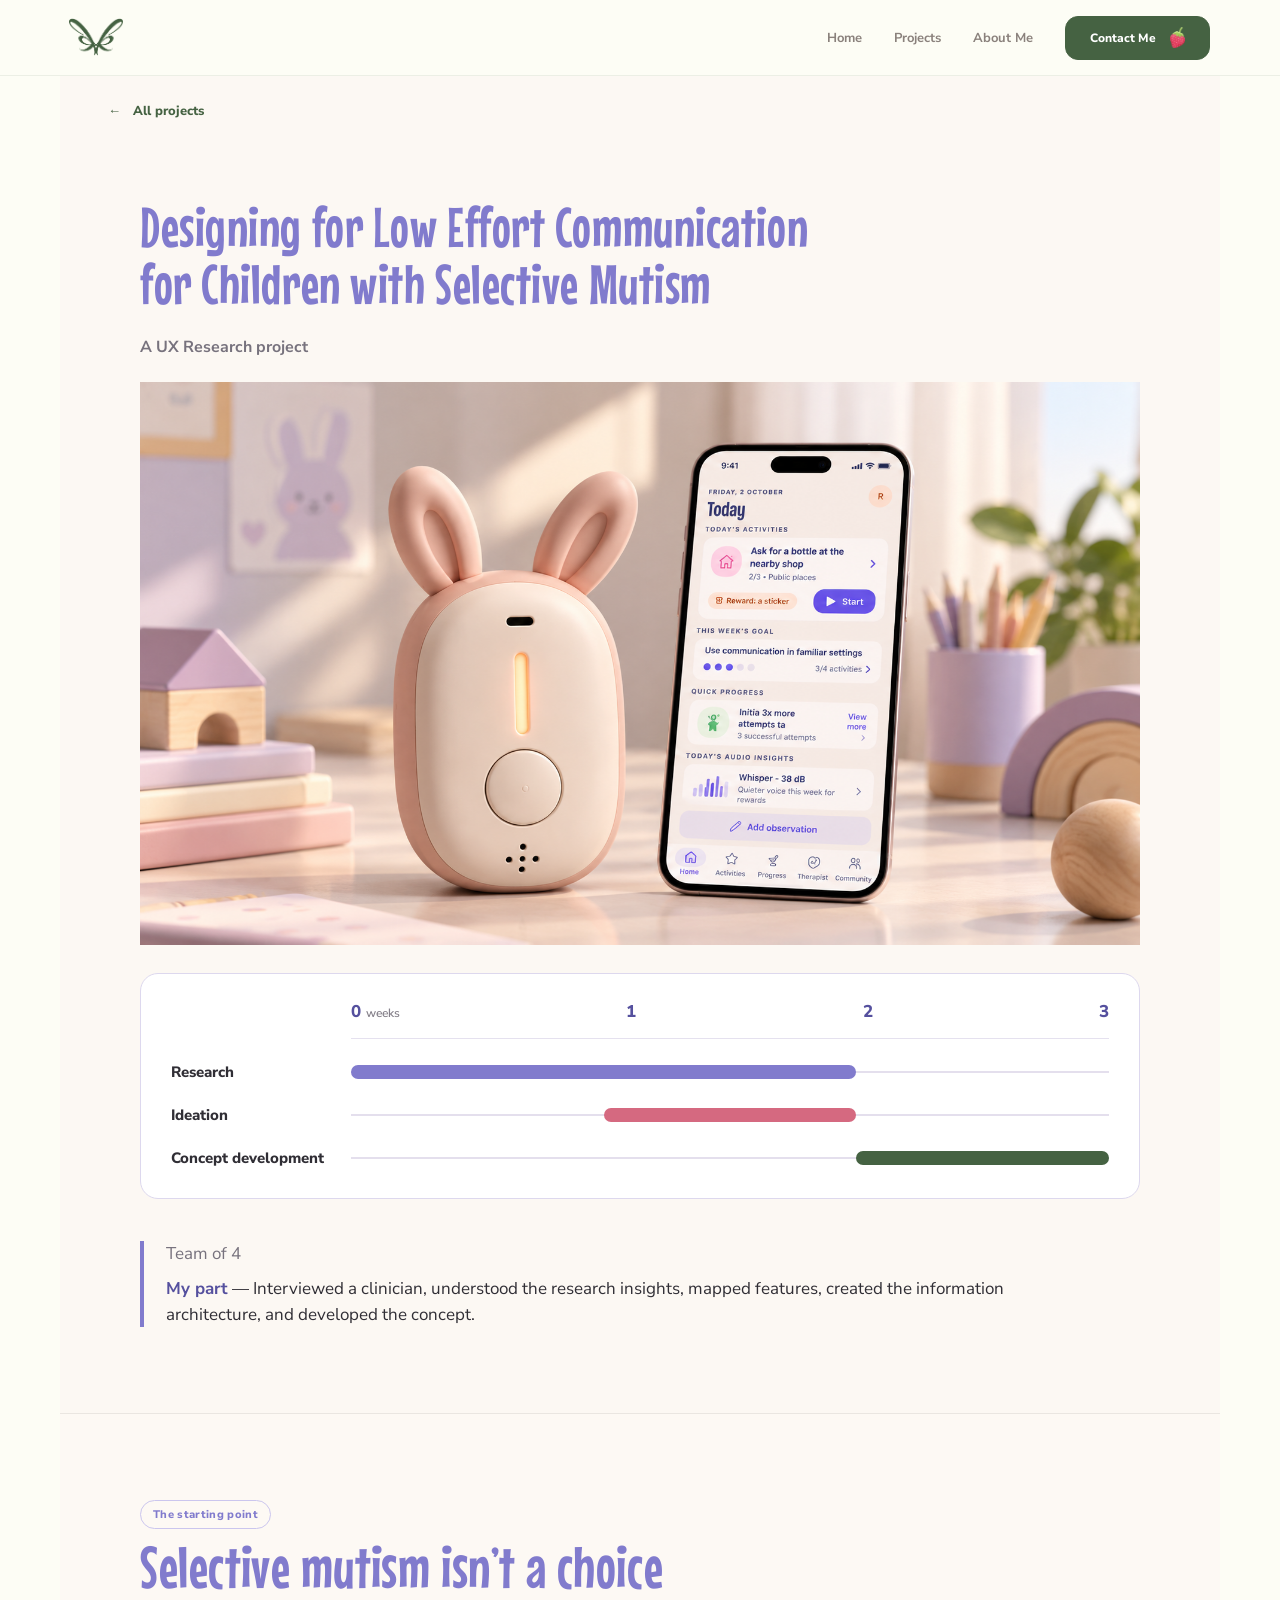
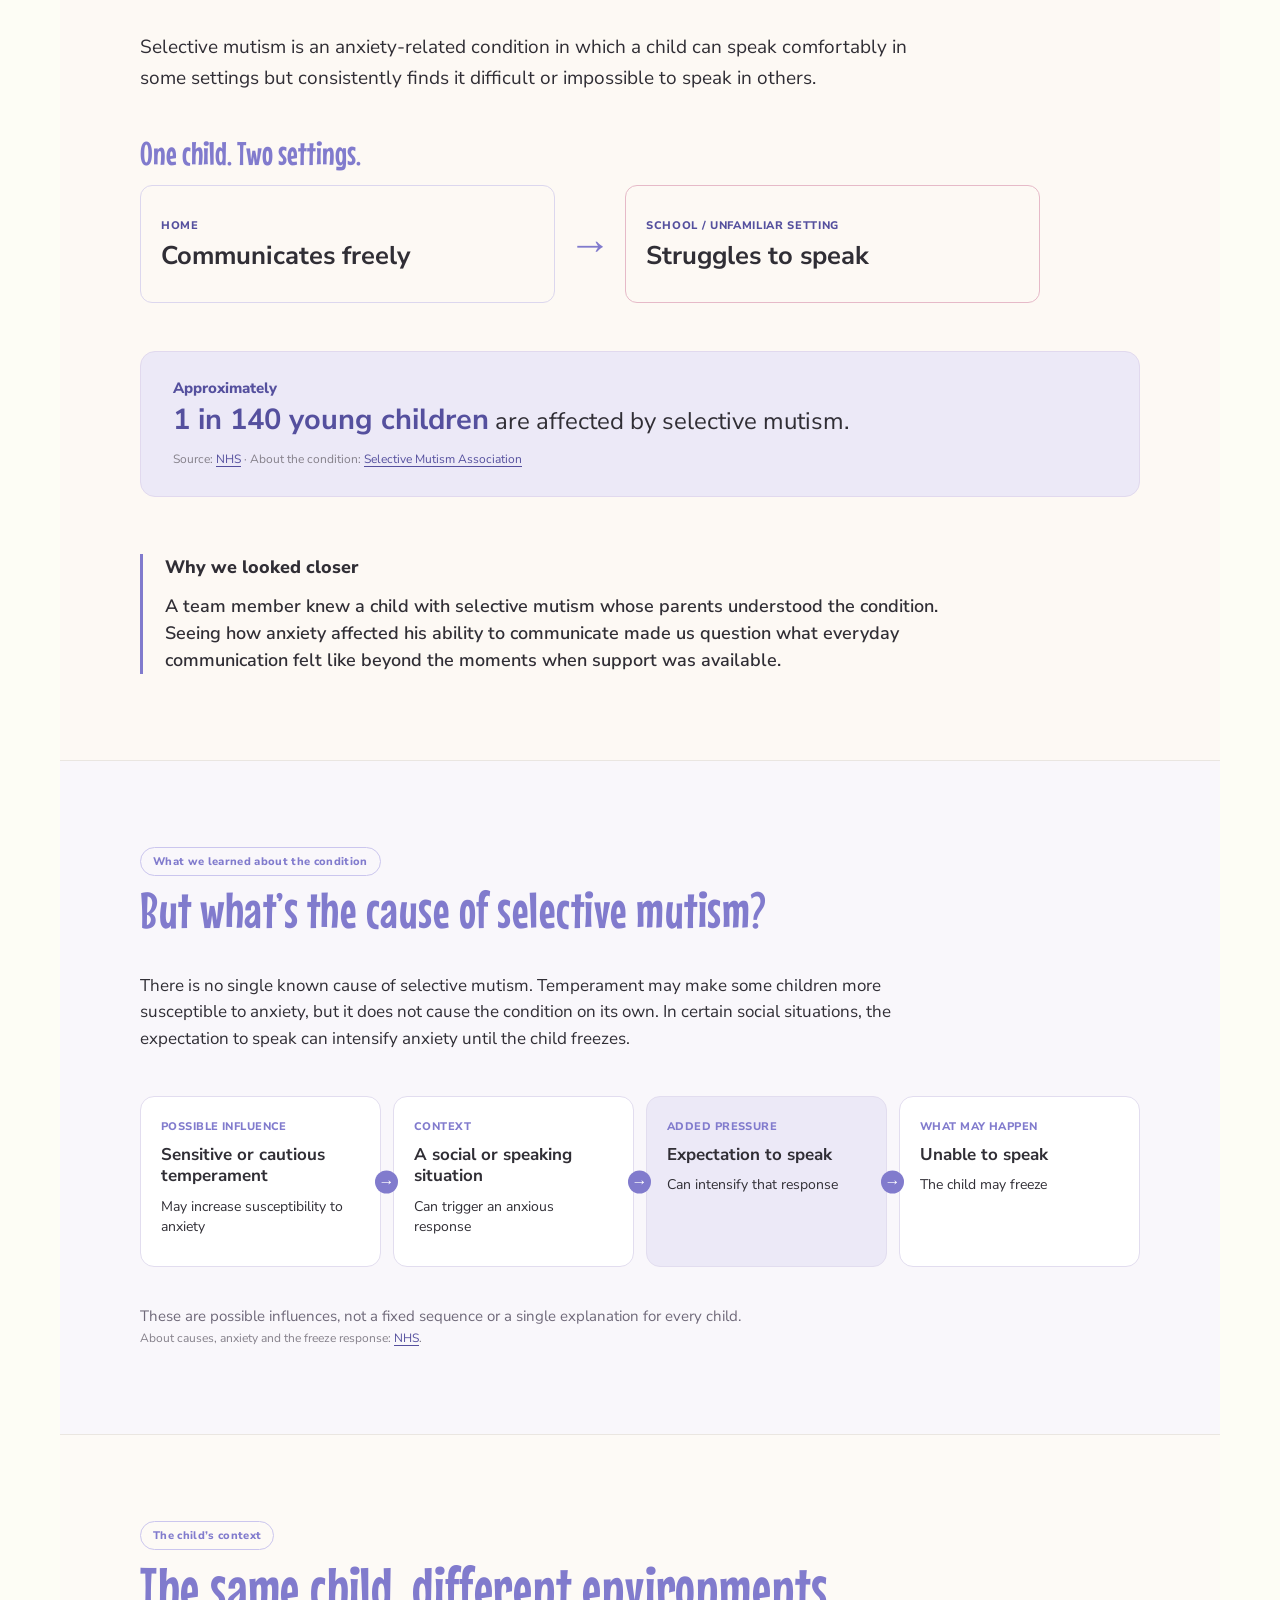
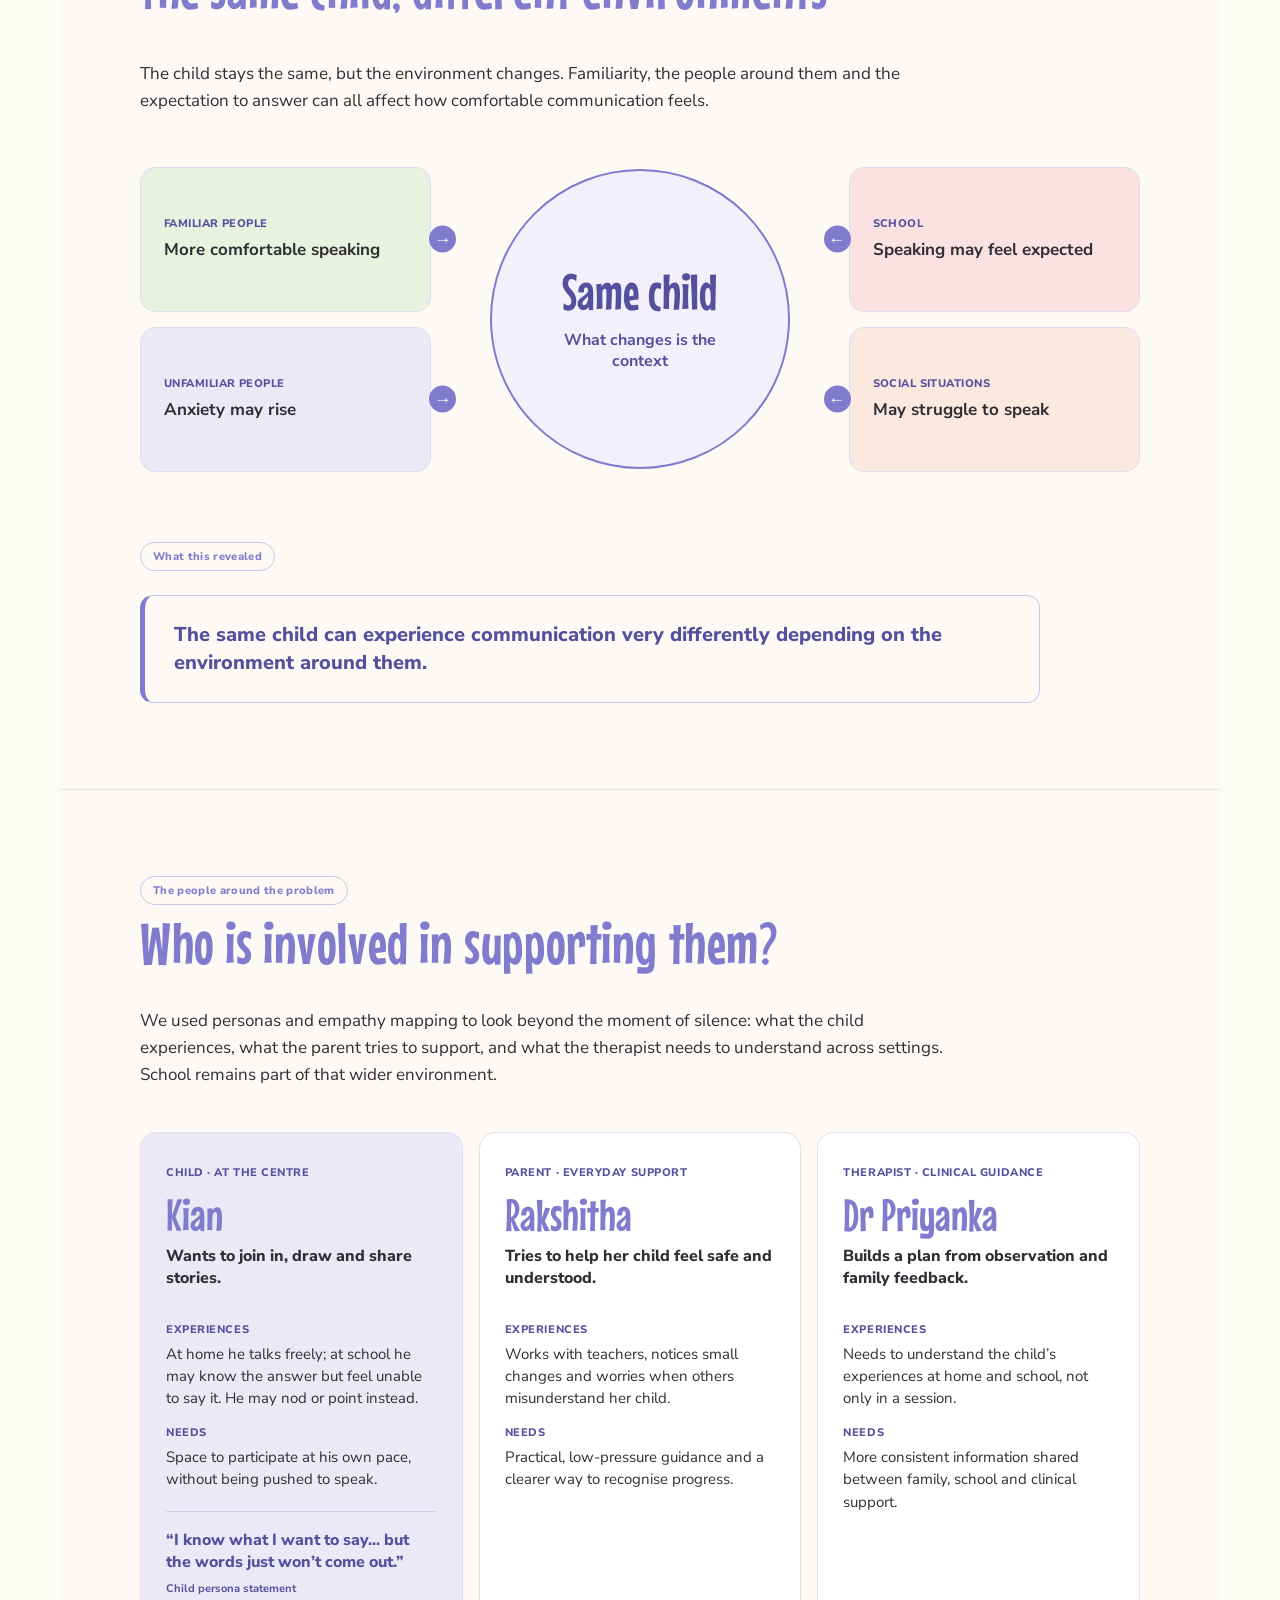
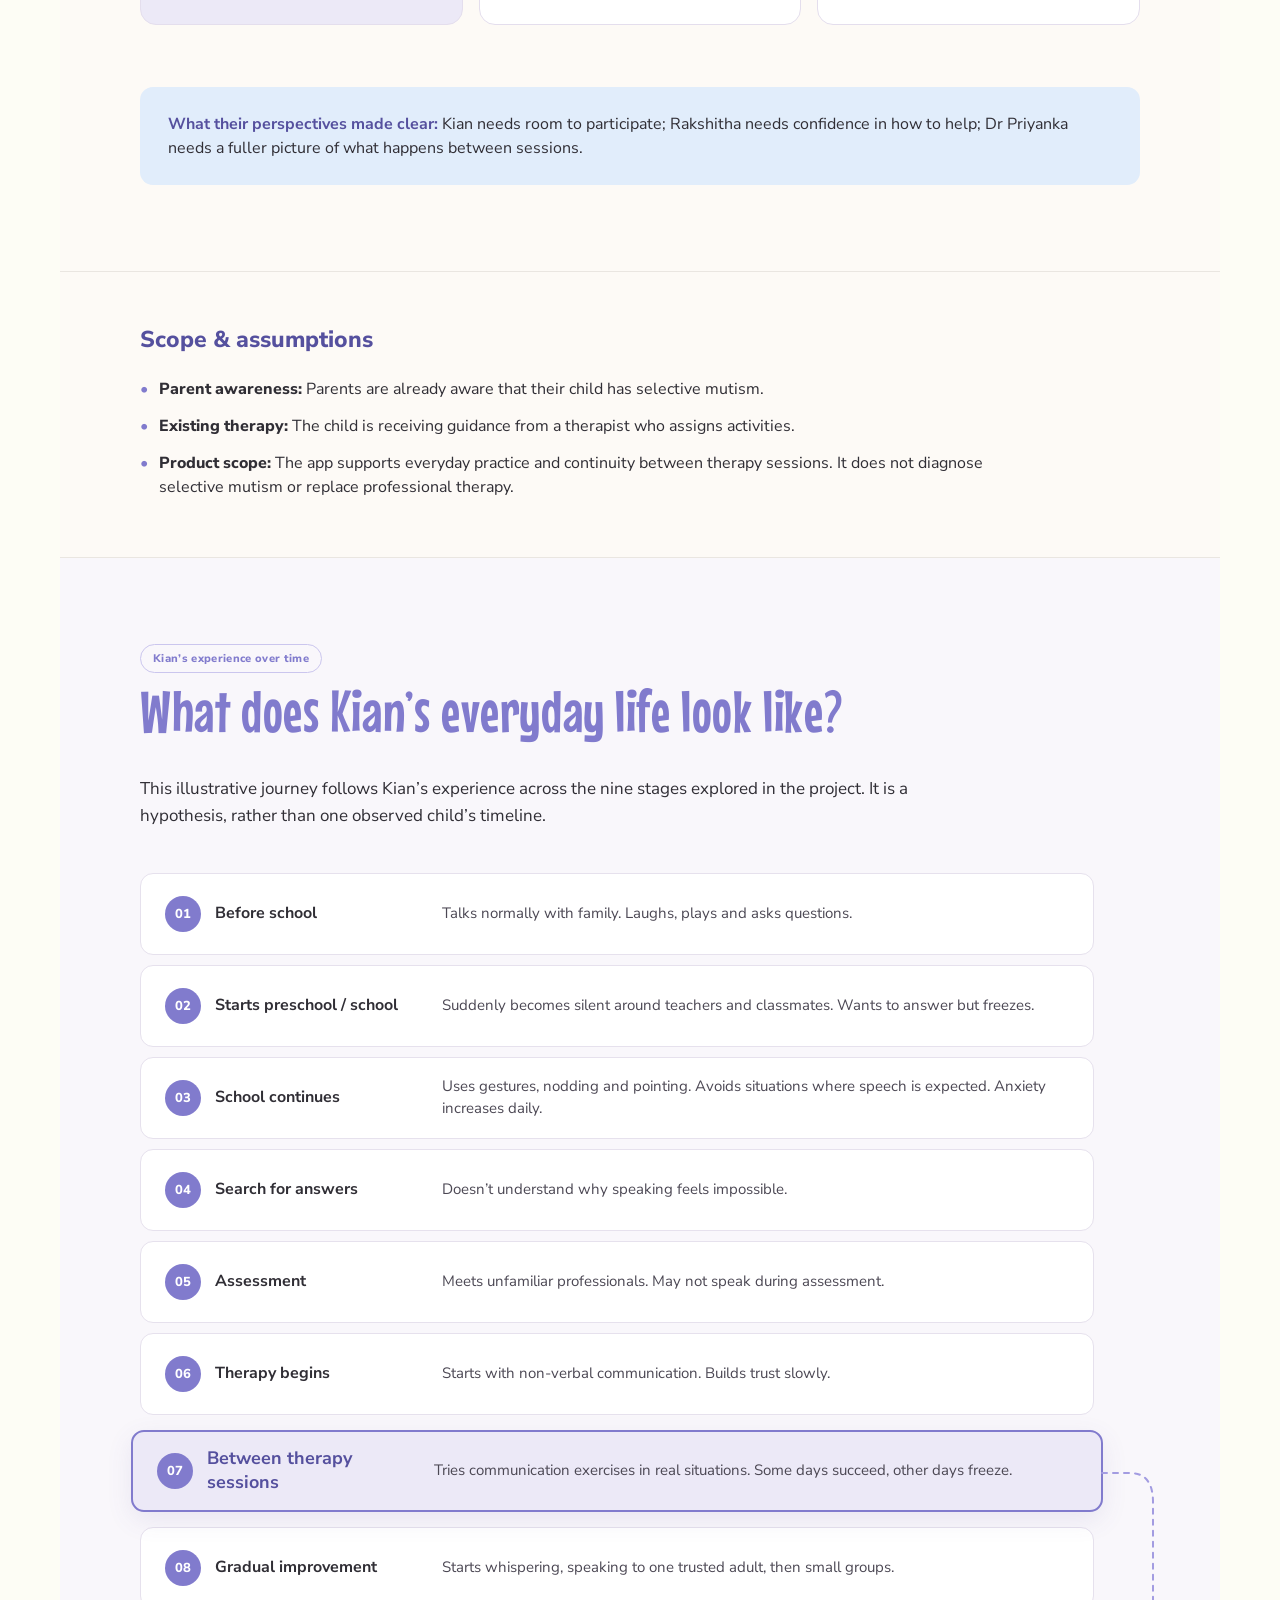
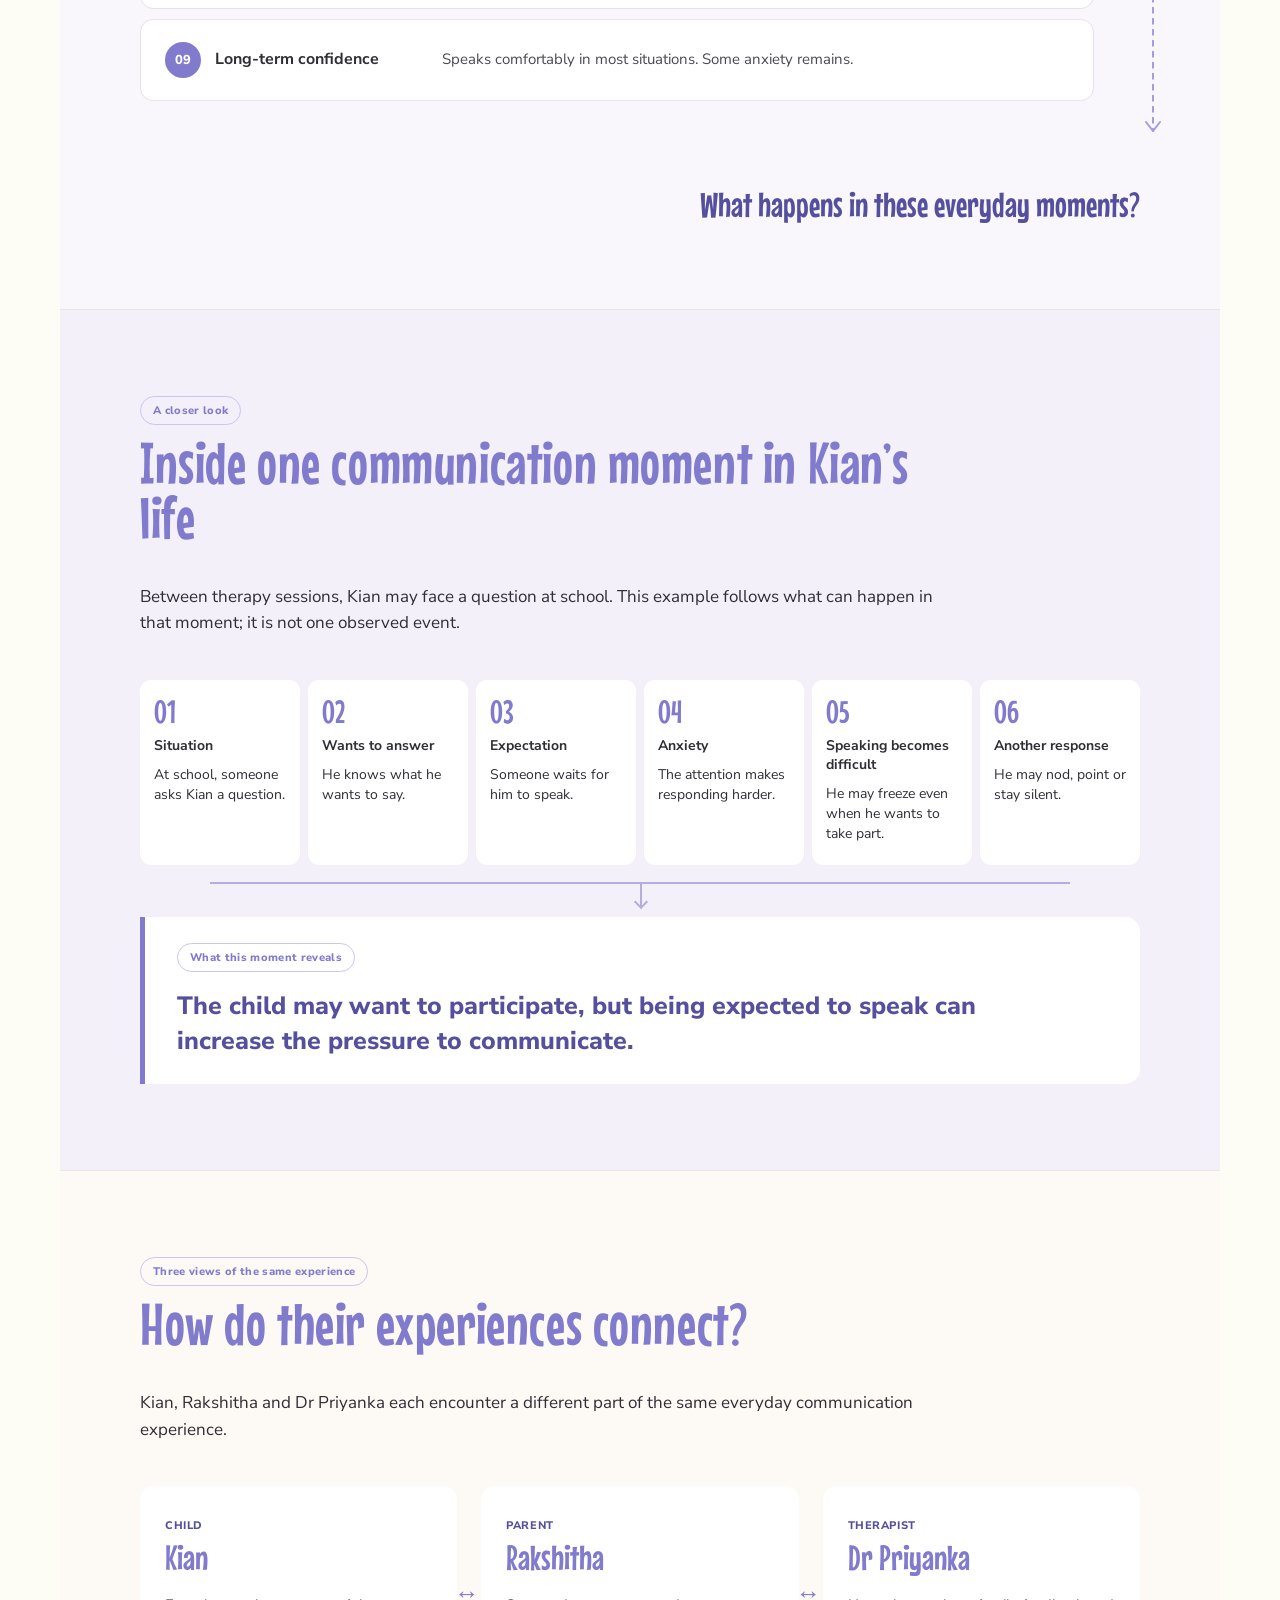
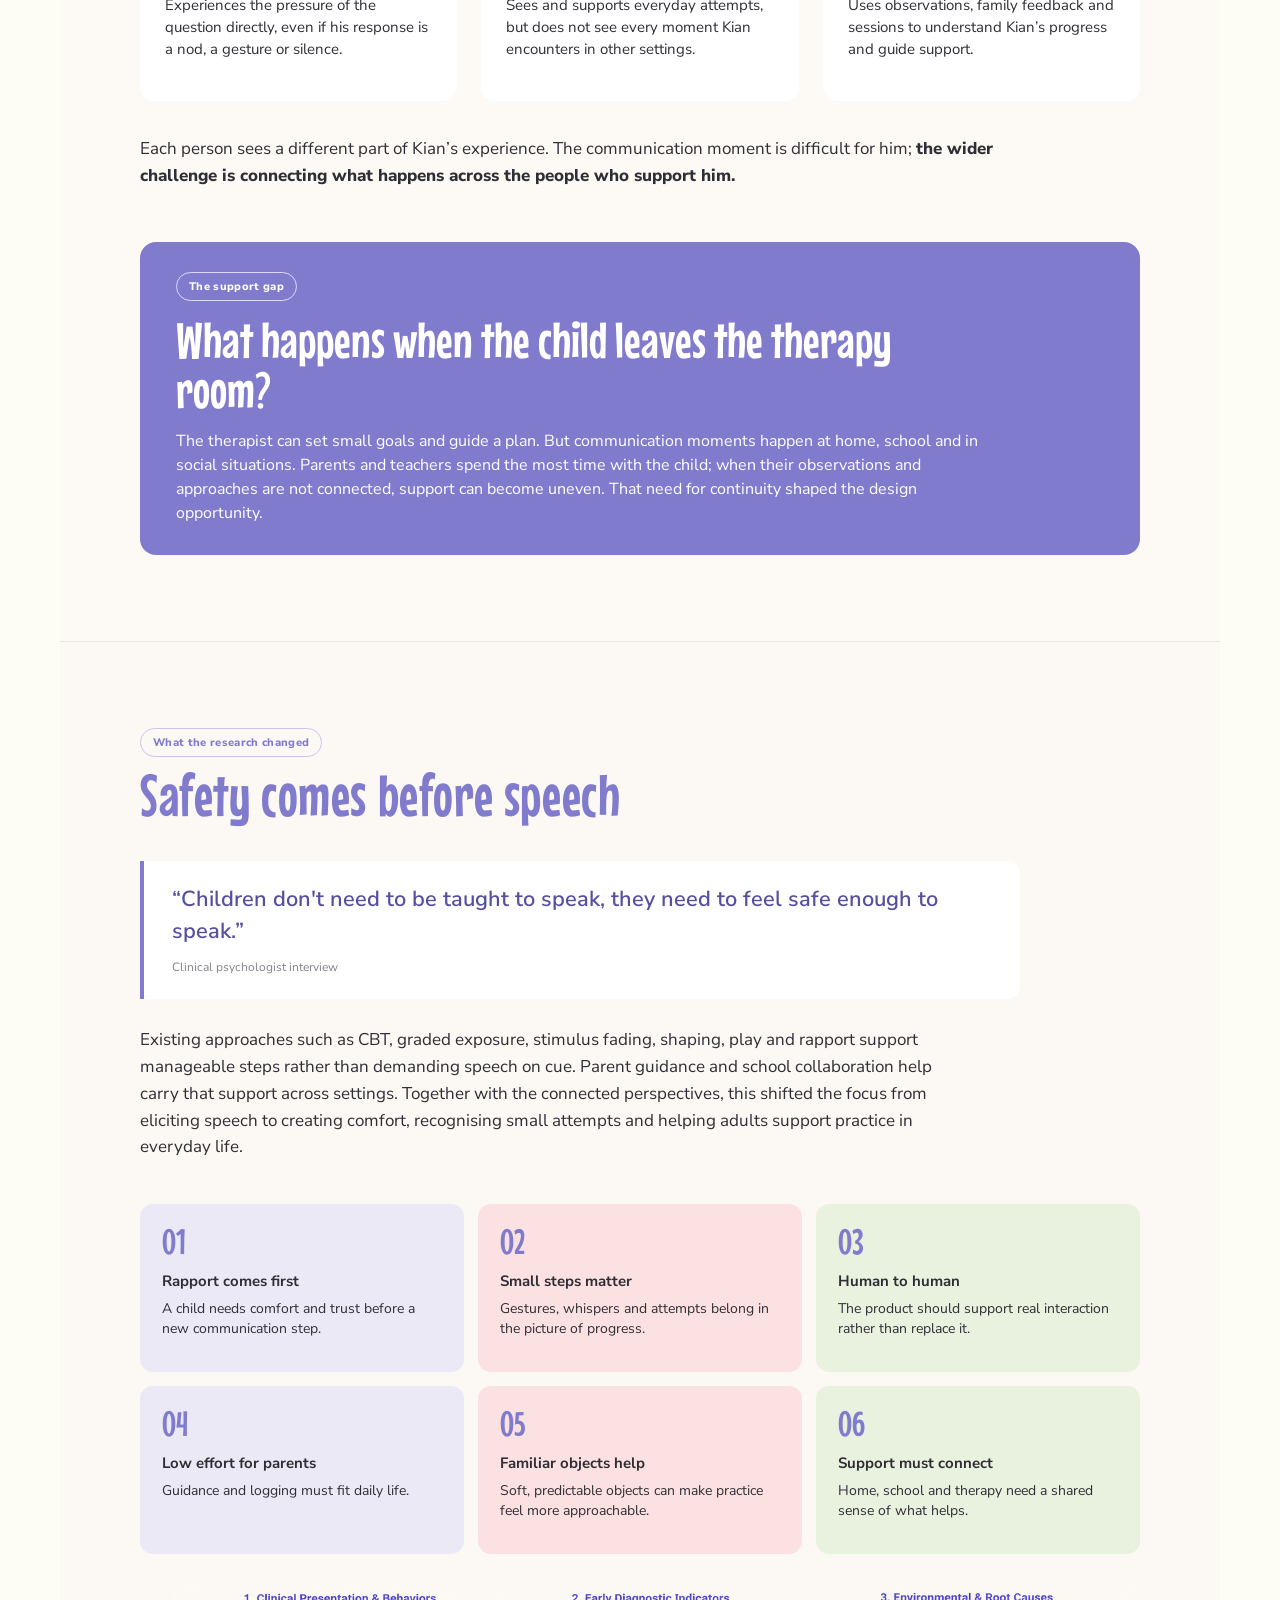
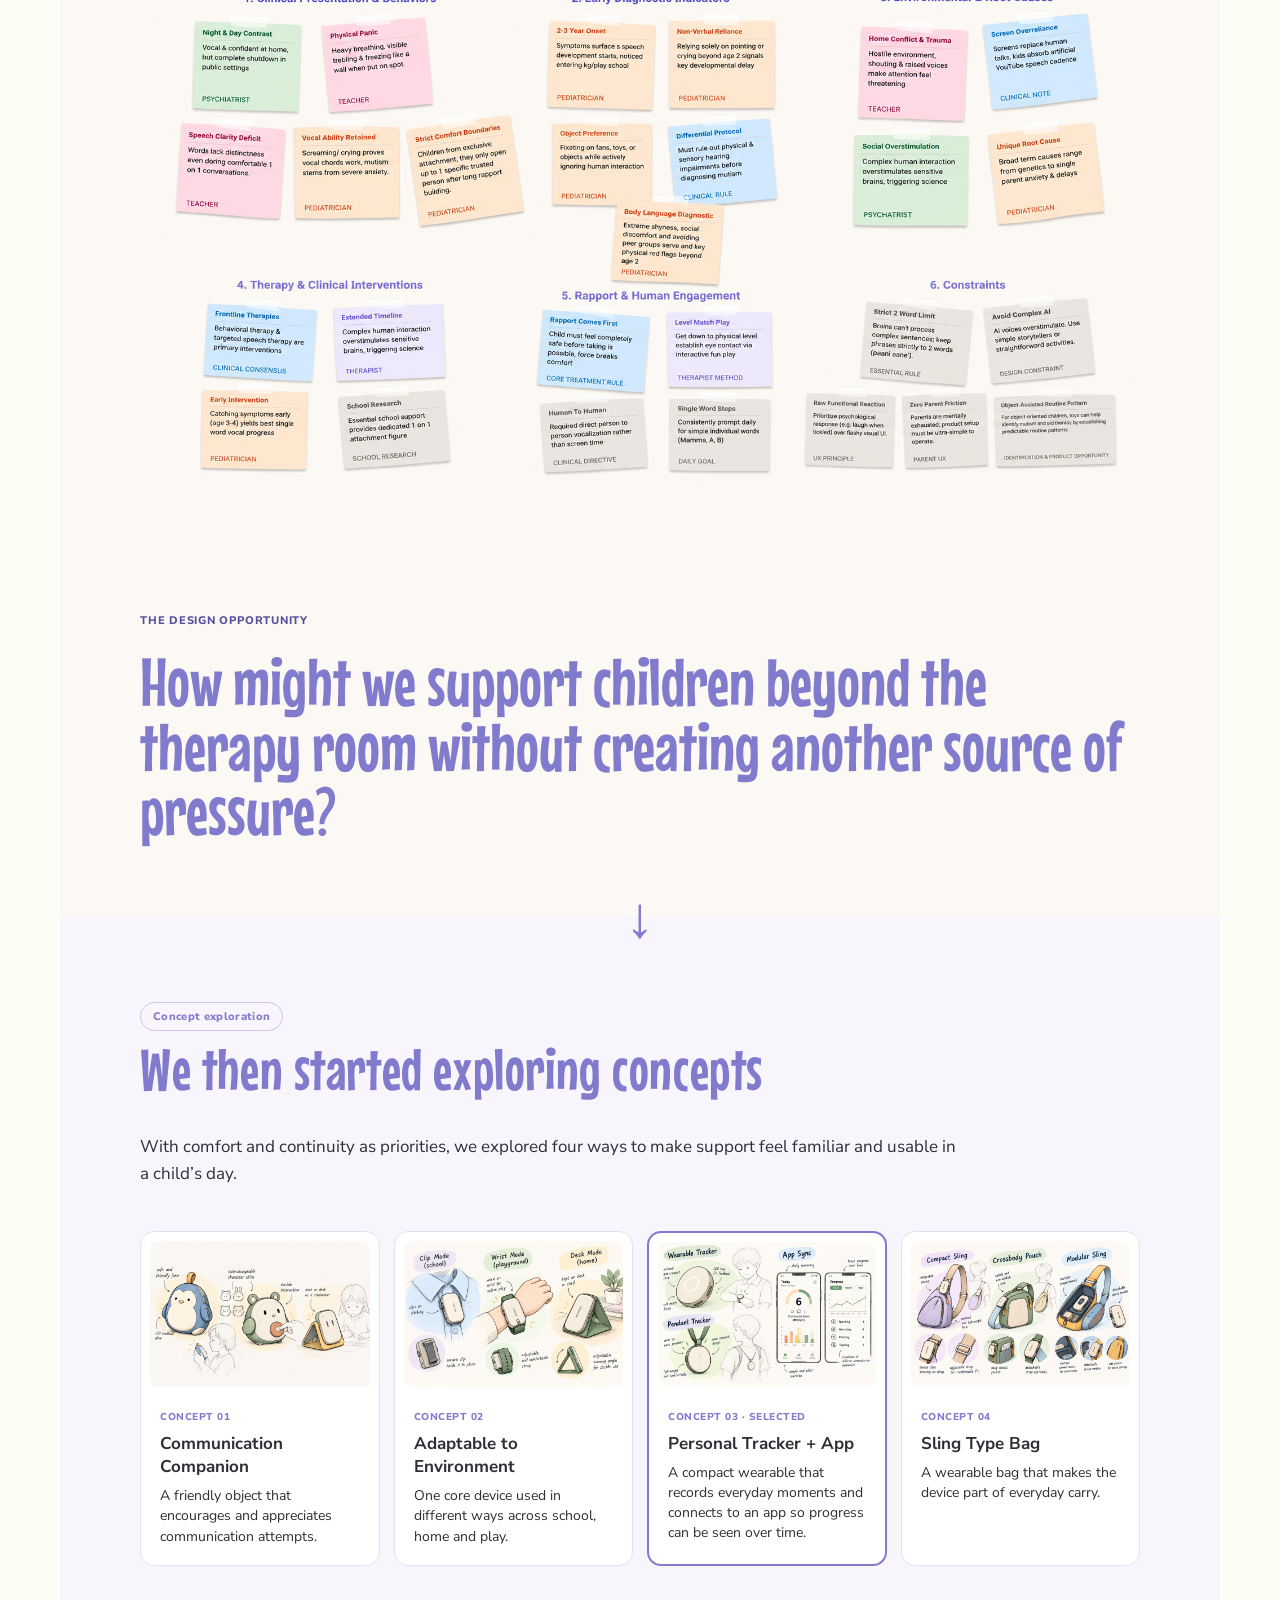
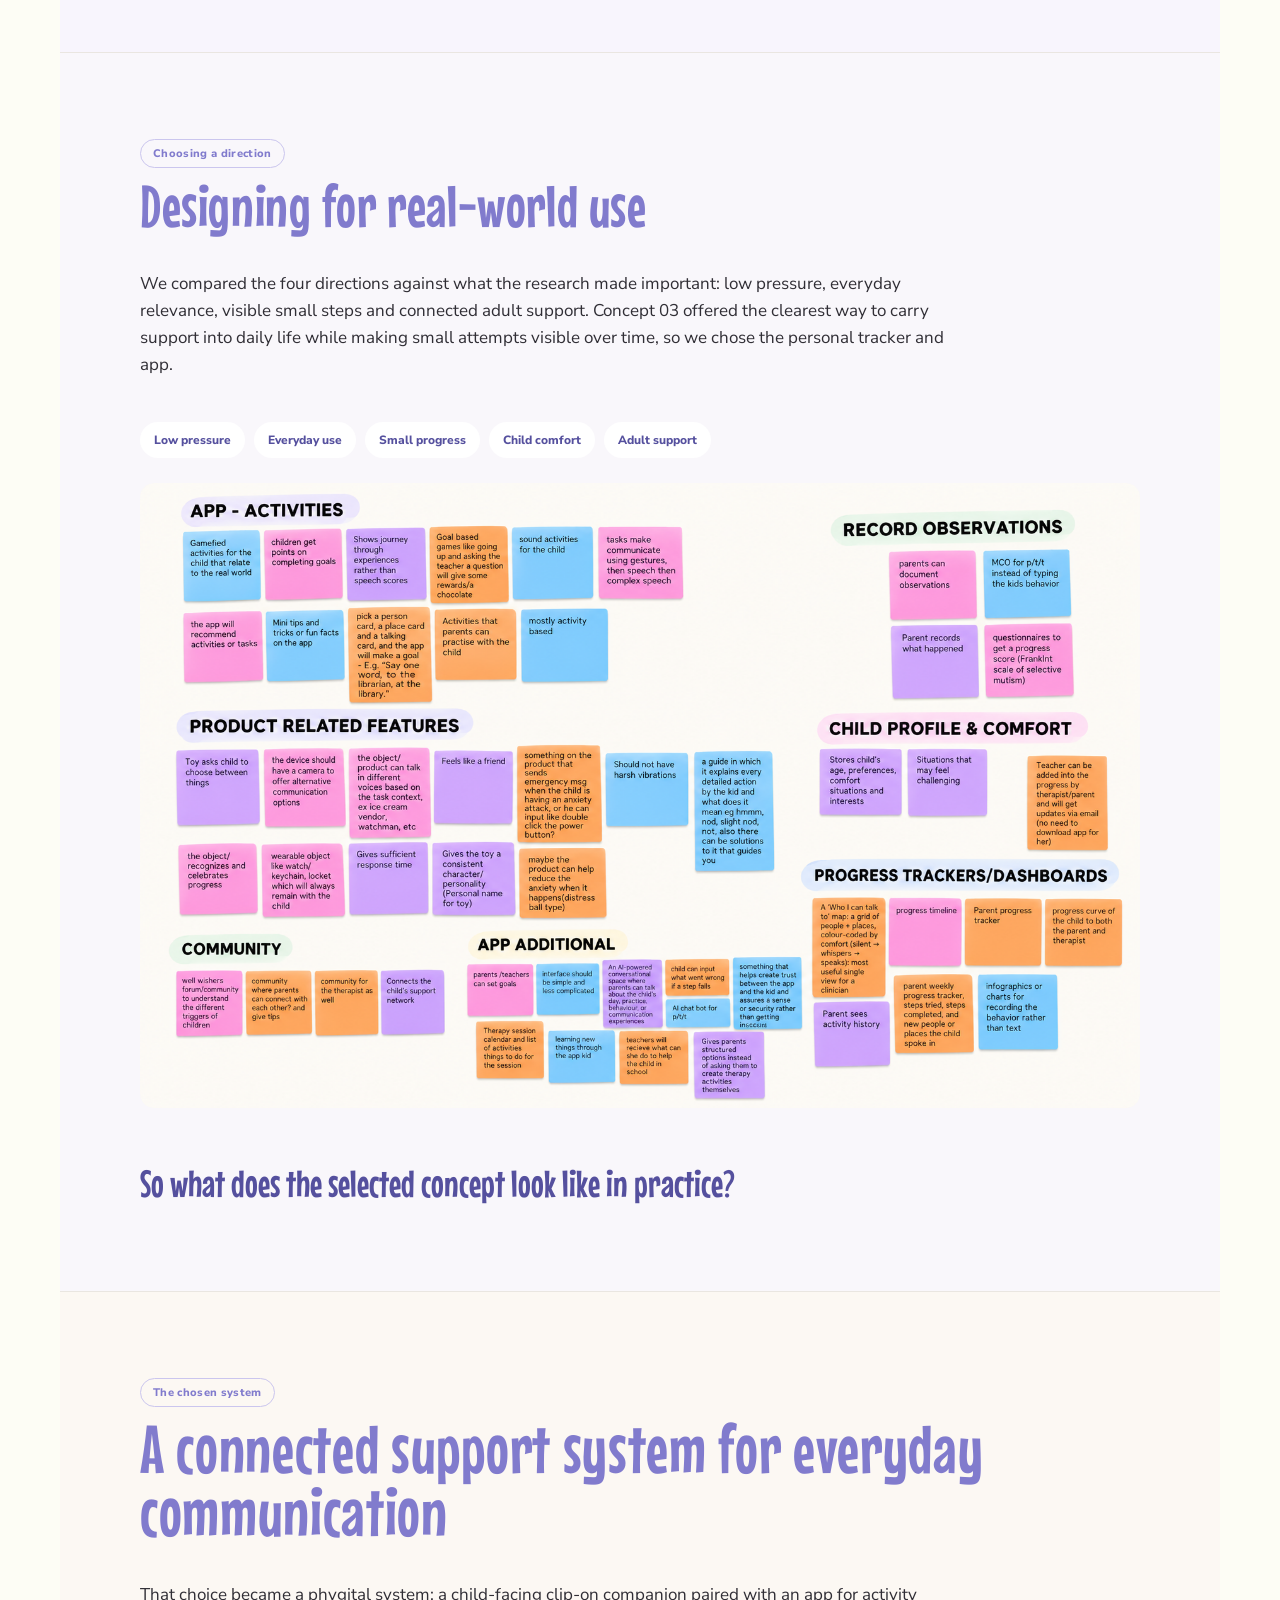
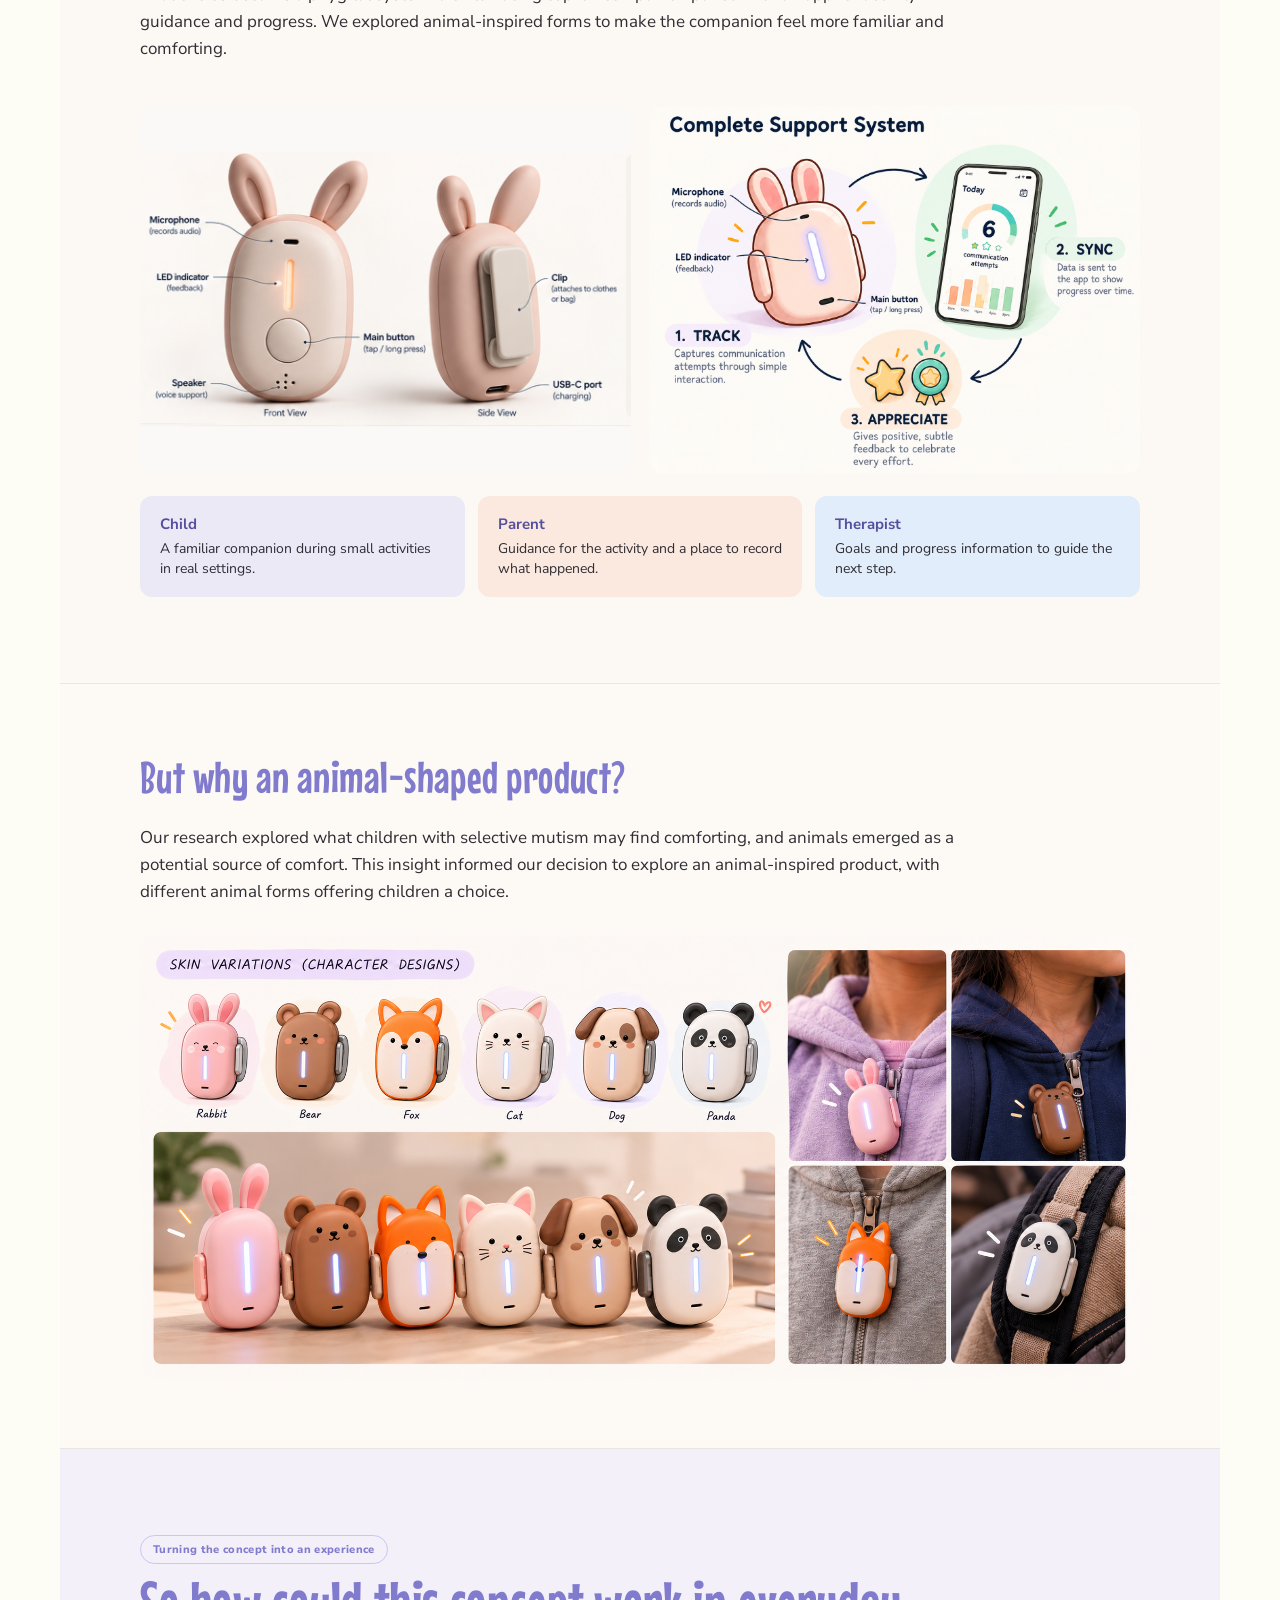
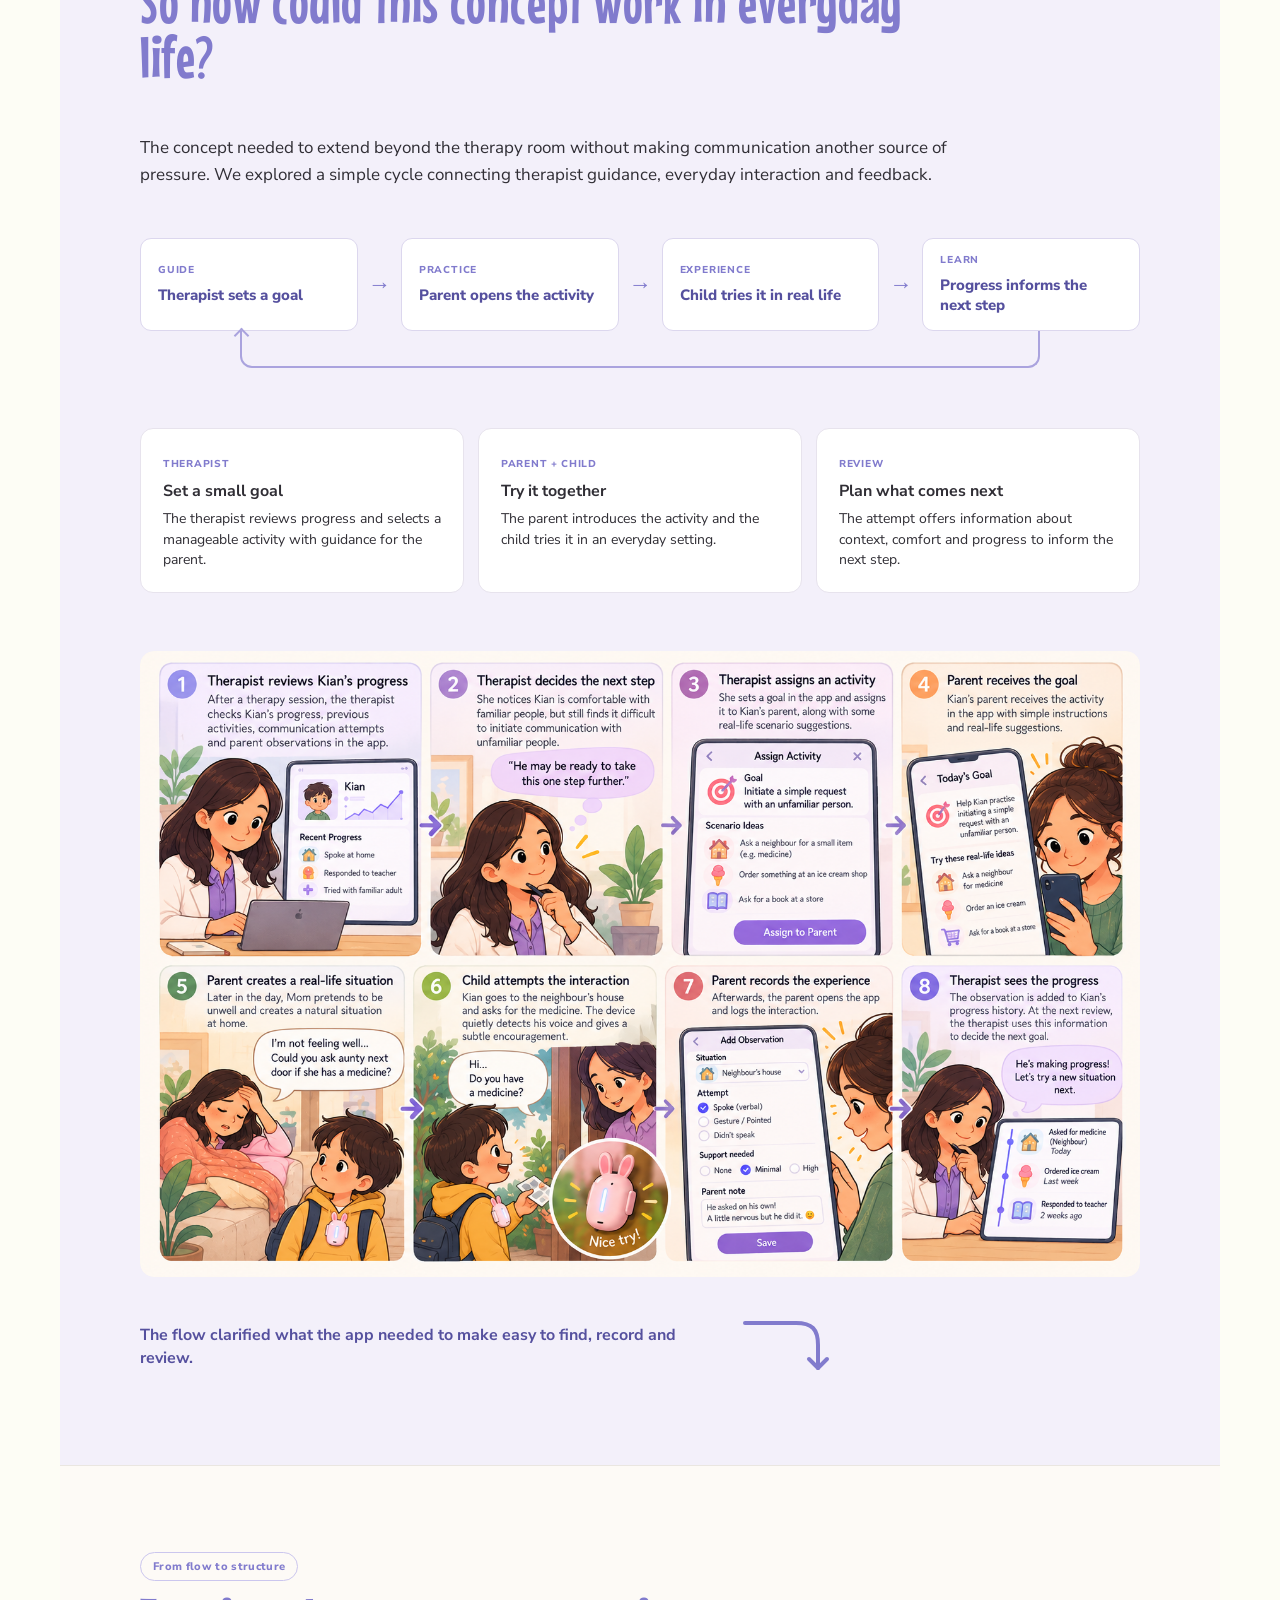
==== case-study.html @ fd44e113 "Initial commit - Khushna Portfolio" ====
<!doctype html>
<html lang="en">
  <head>
    <meta charset="utf-8">
    <meta name="viewport" content="width=device-width, initial-scale=1">
    <meta name="theme-color" content="#FDFDF5">
    <title>Project — Khushna Kazi</title>
    <link rel="preconnect" href="https://fonts.googleapis.com">
    <link rel="preconnect" href="https://fonts.gstatic.com" crossorigin>
    <link href="https://fonts.googleapis.com/css2?family=Molle:ital@1&amp;family=Nunito+Sans:wght@400;500;600;700;800&amp;display=swap" rel="stylesheet">
    <link rel="stylesheet" href="styles.css">
    <script src="script.js" defer></script>
  </head>
  <body>
    <header class="site-header">
      <a class="brand" href="main.html" aria-label="Khushna Kazi, home">
        <img src="Assets/logo.png" alt="" width="920" height="1080">
      </a>
      <nav class="site-nav" aria-label="Main navigation">
        <a class="nav-link" href="main.html">Home</a>
        <a class="nav-link" href="projects.html">Projects</a>
        <a class="nav-link" href="main.html#about">About Me</a>
        <a class="contact-button" href="https://mail.google.com/mail/?view=cm&amp;fs=1&amp;to=khushna.kazi%40gmail.com" target="_blank" rel="noopener noreferrer">Contact Me <img src="Assets/strawberry.png" alt="" width="268" height="387"></a>
      </nav>
    </header>
    <main class="study-main" data-study>
      <a class="study-back" href="projects.html"><span aria-hidden="true">←</span> All Projects</a>
      <h1 class="study-title" data-study-title></h1>
      <img class="study-preview" data-study-image src="Assets/web/sm.jpg" alt="Project preview" width="2000" height="1167">
      <p class="study-status">Full case study coming soon.</p>
    </main>
    <footer class="site-footer">
      <p>© 2026 Designed by Khushna</p>
      <div class="footer-contact">
        <a class="footer-icon" href="https://www.linkedin.com/in/khushna-kazi-005b32264/" target="_blank" rel="noopener noreferrer" aria-label="Khushna Kazi on LinkedIn"><img src="Assets/linkedin-icon.svg" alt="" width="24" height="24"></a>
        <a class="footer-icon" href="https://mail.google.com/mail/?view=cm&amp;fs=1&amp;to=khushna.kazi%40gmail.com" target="_blank" rel="noopener noreferrer" aria-label="Email Khushna on Gmail"><img src="Assets/gmail-icon.svg" alt="" width="24" height="24"></a>
        <span class="footer-phone">
          <button class="footer-icon footer-copy-button" type="button" data-copy-phone="9511674504" aria-label="Copy phone number 9511674504"><img src="Assets/phone-icon.svg" alt="" width="24" height="24"></button>
          <span class="copy-feedback" role="status" aria-live="polite"></span>
        </span>
      </div>
    </footer>
  </body>
</html>
---- styles.css ----
:root {
  --pink: #d56980;
  --pink-light: #fdc3cf;
  --pink-pale: #ffe7f0;
  --green: #456242;
  --green-light: #9ba96e;
  --green-pale: #d6d9ae;
  --sand: #ede2cf;
  --cream: #fdfdf5;
  --ink: #3b3532;
  --muted: #8a817c;
  --body-font: "Nunito Sans", Arial, sans-serif;
  --display-font: "Molle", cursive;
}

* { box-sizing: border-box; }
html { scroll-behavior: smooth; }
body {
  margin: 0;
  min-width: 940px;
  background: var(--cream);
  color: var(--ink);
  font-family: var(--body-font);
  -webkit-font-smoothing: antialiased;
}
button, a { -webkit-tap-highlight-color: transparent; }
button { font: inherit; }
img { max-width: 100%; }
a { color: inherit; }
:focus-visible { outline: 3px solid var(--pink); outline-offset: 4px; }
.visually-hidden {
  position: absolute;
  width: 1px;
  height: 1px;
  padding: 0;
  overflow: hidden;
  clip: rect(0, 0, 0, 0);
  white-space: nowrap;
  border: 0;
}

.site-header {
  position: relative;
  z-index: 30;
  display: flex;
  align-items: center;
  justify-content: space-between;
  width: 100%;
  height: 76px;
  padding: 0 clamp(28px, 5.5vw, 88px);
  border-bottom: 1px solid rgba(69, 98, 66, .09);
  background: var(--cream);
}
.brand {
  display: inline-flex;
  width: 51px;
  height: 51px;
  align-items: center;
  justify-content: center;
  color: var(--green);
}
.brand img { display: block; width: 54px; max-width: none; height: 63px; object-fit: contain; }
.site-nav { display: flex; align-items: center; gap: clamp(22px, 2.5vw, 40px); }
.nav-link {
  color: var(--muted);
  text-decoration: none;
  font-size: 13px;
  font-weight: 700;
  transition: color .2s ease;
}
.nav-link:hover, .nav-link.is-current { color: var(--ink); }
.contact-button, .button {
  display: inline-flex;
  align-items: center;
  justify-content: center;
  gap: 14px;
  min-height: 42px;
  padding: 10px 24px;
  border: 1px solid var(--green);
  border-radius: 13px;
  font-size: 12px;
  font-weight: 800;
  line-height: 1;
  text-decoration: none;
  transition: transform .2s ease, box-shadow .2s ease, background-color .2s ease;
}
.contact-button, .button-primary { color: white; background: var(--green); }
.contact-button:hover, .button:hover { transform: translateY(-3px); box-shadow: 0 7px 15px rgba(69, 98, 66, .15); }
.contact-button img { display: block; width: 15px; height: 22px; object-fit: contain; }

.reveal-scope { position: relative; }
.reveal-from-top, .reveal-from-left, .reveal-from-right { opacity: 0; will-change: transform, opacity; }
.reveal-from-top { transform: translateY(-25px); }
.reveal-from-left { transform: translateX(-44px); }
.reveal-from-right { transform: translateX(44px); }
.reveal-scope.is-visible .reveal-from-top,
.reveal-scope.is-visible .reveal-from-left,
.reveal-scope.is-visible .reveal-from-right {
  opacity: 1;
  transform: translate(0, 0);
  transition: opacity .52s ease-out, transform .52s cubic-bezier(.2, .75, .25, 1);
}
.hero.is-visible .hero-intro { animation: hero-slide-in .42s cubic-bezier(.2, .75, .25, 1) .06s both; }
.hero.is-visible .hero-art { animation: hero-slide-in .52s cubic-bezier(.2, .75, .25, 1) .2s both; }
@keyframes hero-slide-in {
  from { opacity: 0; transform: translateY(-34px); }
  to { opacity: 1; transform: translateY(0); }
}
.about.is-visible .about-art { transition-delay: .13s; }
.closing.is-visible .closing-content { transition-delay: .06s; }
.star {
  position: absolute;
  z-index: 2;
  width: 43px;
  height: auto;
  opacity: 0;
  pointer-events: none;
  filter: drop-shadow(1px 4px 2px rgba(57, 69, 44, .25));
}
.reveal-scope.is-visible .star {
  animation: star-fall .6s cubic-bezier(.2, .76, .24, 1) both;
  animation-delay: var(--star-delay, .7s);
}
@keyframes star-fall {
  from { opacity: 0; transform: translateY(-85px) rotate(-12deg) scale(.8); }
  to { opacity: .95; transform: translateY(0) rotate(0deg) scale(1); }
}

.hero {
  min-height: max(700px, calc(100svh - 76px));
  overflow: hidden;
  padding: 80px 8% 55px;
  text-align: center;
}
.hero-intro {
  margin: 0 auto;
  color: var(--muted);
  font-size: clamp(18px, 1.2vw, 20px);
  font-weight: 600;
}
.hero-intro span { color: var(--pink); }
.hero-art {
  display: block;
  width: min(68vw, 920px);
  margin: 110px auto 0;
  height: auto;
}
.hero-star.star-1 { width: 47px; top: 70px; left: 18%; }
.hero-star.star-2 { width: 43px; top: 80px; right: 19%; }
.hero-star.star-3 { width: 31px; top: 185px; left: 49%; }
.hero-star.star-4 { width: 38px; bottom: 80px; left: 30%; }
.hero-star.star-5 { width: 41px; bottom: 10px; right: 20%; }

.featured-projects {
  min-height: 690px;
  padding: 0 0 100px;
  text-align: center;
}
.book-hint {
  display: flex;
  align-items: flex-start;
  width: fit-content;
  min-height: 48px;
  margin: 0 0 22px clamp(70px, 8vw, 160px);
  color: var(--muted);
  font-size: clamp(16px, 1.25vw, 21px);
  font-weight: 600;
  line-height: 1.3;
  text-align: left;
  transform: translateY(-8px);
}
.book-hint img { display: block; width: 40px; height: 40px; margin: 18px 0 0 23px; object-fit: contain; transform: rotate(-17deg); }
.book-stage {
  position: relative;
  width: min(80vw, 1540px);
  aspect-ratio: 2.27;
  margin: 0 auto 0 0;
  border-radius: 5px 10px 10px 5px;
  perspective: 1800px;
  perspective-origin: 24.5% 50%;
}
.book-spine {
  position: absolute;
  inset: 0 auto 0 0;
  width: 24.5%;
  border-radius: 8px 0 0 8px;
  background: #183b29 url("Assets/plain_cover.png") center / cover;
  opacity: 0;
  transition: opacity .18s ease .5s;
  box-shadow: inset -18px 0 25px rgba(10, 22, 14, .24);
}
.book-stage.is-open .book-spine { opacity: 1; transition-delay: 0s; }
.book-stage.has-turned-pages .book-spine {
  z-index: 5;
  background-image: url("Assets/page.png");
  background-position: right center;
}
.book-pages {
  position: absolute;
  inset: 0 0 0 24.5%;
  overflow: hidden;
  border-radius: 0 8px 8px 0;
  background: #f6f2ea;
  pointer-events: none;
  box-shadow: 0 14px 26px rgba(43, 48, 34, .12);
}
.book-pages::before { content: ""; position: absolute; inset: 0 auto 0 0; z-index: 4; width: 18px; background: linear-gradient(to right, rgba(35, 33, 29, .22), transparent); pointer-events: none; }
.book-stage.is-open .book-pages { pointer-events: auto; }
.book-stage.is-end .book-pages { background: transparent; box-shadow: none; pointer-events: none; }
.book-stage.is-end .book-pages::before { opacity: 0; }
.project-page { position: absolute; inset: 0; opacity: 0; visibility: hidden; transform: translateX(18px); transition: opacity .38s ease, transform .38s ease, visibility .38s; }
.project-page.is-active { opacity: 1; visibility: visible; transform: translateX(0); z-index: 1; }
.project-page > img { display: block; width: 100%; height: 100%; object-fit: fill; }
.page-flip {
  position: absolute;
  inset: 0 0 0 24.5%;
  z-index: 7;
  width: 75.5%;
  visibility: hidden;
  pointer-events: none;
  transform-origin: left center;
  transform-style: preserve-3d;
}
.page-flip.is-prepared { visibility: visible; }
.page-flip[data-direction="back"] { transform: rotateY(-180deg); }
.page-flip.is-turning-forward, .page-flip.is-turning-back { transition: transform .82s cubic-bezier(.35, .04, .2, 1); }
.page-flip.is-turning-forward { transform: rotateY(-180deg); }
.page-flip.is-turning-back { transform: rotateY(0deg); }
.page-flip-front, .page-flip-back {
  position: absolute;
  inset: 0;
  display: block;
  width: 100%;
  height: 100%;
  border-radius: 0 8px 8px 0;
  backface-visibility: hidden;
  -webkit-backface-visibility: hidden;
  box-shadow: 0 9px 24px rgba(43, 48, 34, .15);
}
.page-flip-front { object-fit: fill; }
.page-flip-back { background: #f6f2ea url("Assets/page.png") center / cover; transform: rotateY(180deg); }
.page-flip[data-last-turn="true"] .page-flip-back { background-image: url("Assets/plain_cover.png"); }
.case-link {
  position: absolute;
  right: 5%;
  bottom: 4%;
  z-index: 5;
  display: inline-flex;
  align-items: center;
  justify-content: center;
  gap: 9px;
  min-width: 25%;
  min-height: 50px;
  padding: 11px 28px;
  clip-path: polygon(1% 18%, 9% 13%, 12% 4%, 22% 8%, 28% 3%, 36% 7%, 44% 2%, 56% 8%, 70% 2%, 82% 9%, 91% 3%, 100% 10%, 97% 25%, 100% 42%, 97% 57%, 100% 78%, 96% 91%, 86% 95%, 77% 91%, 65% 98%, 55% 93%, 43% 99%, 35% 92%, 20% 97%, 11% 90%, 2% 96%, 5% 77%, 1% 59%, 4% 40%);
  background: var(--green);
  color: white;
  font-size: clamp(11px, 1.15vw, 17px);
  font-weight: 800;
  text-decoration: none;
  transition: transform .23s ease, background-color .23s ease, filter .23s ease;
}
.case-link:hover { transform: translateY(-4px) rotate(-1deg) scale(1.035); background: #52794d; filter: drop-shadow(0 5px 6px rgba(35, 53, 30, .22)); }
.case-link:focus-visible { outline-offset: -4px; }
.book-cover {
  position: absolute;
  inset: 0 0 0 24.5%;
  z-index: 4;
  display: block;
  width: 75.5%;
  height: 100%;
  padding: 0;
  border: 0;
  border-radius: 5px 9px 9px 5px;
  background: transparent;
  cursor: pointer;
  transform-origin: left center;
  transform-style: preserve-3d;
  box-shadow: 0 11px 28px rgba(45, 53, 35, .16);
  transition: transform .92s cubic-bezier(.22, .72, .24, 1);
}
.book-cover img { position: absolute; inset: 0; display: block; width: 100%; height: 100%; border-radius: inherit; object-fit: cover; backface-visibility: hidden; -webkit-backface-visibility: hidden; }
.book-cover::before { content: ""; position: absolute; inset: 0; border-radius: inherit; background: #183b29 url("Assets/plain_cover.png") center / cover; transform: rotateY(180deg); backface-visibility: hidden; -webkit-backface-visibility: hidden; }
.book-cover::after { content: ""; position: absolute; inset: 0 0 0 auto; width: 16%; border-radius: 0 9px 9px 0; background: linear-gradient(to left, rgba(0, 0, 0, .16), transparent); opacity: 0; backface-visibility: hidden; transition: opacity .2s ease; }
.book-cover:hover::after { opacity: 1; }
.book-stage.is-open .book-cover { transform: rotateY(-180deg); pointer-events: none; }
.book-turn {
  position: absolute;
  z-index: 6;
  top: 7%;
  bottom: 17%;
  display: flex;
  align-items: center;
  justify-content: center;
  width: 44px;
  padding: 0;
  border: 0;
  background: transparent;
  color: white;
  cursor: pointer;
  visibility: hidden;
}
.book-stage.is-open:not(.is-end) .book-turn { visibility: visible; }
.book-turn span {
  display: grid;
  place-items: center;
  width: 31px;
  height: 46px;
  border-radius: 20px;
  background: rgba(69, 98, 66, .8);
  font-size: 28px;
  line-height: 1;
  opacity: 0;
  transition: opacity .2s ease, transform .2s ease;
}
.book-turn:hover span, .book-turn:focus-visible span { opacity: 1; transform: scale(1.1); }
.book-turn-prev { left: 0; }
.book-turn-next {
  top: 47%;
  right: 1.6%;
  bottom: auto;
  width: 52px;
  height: 52px;
  border: 1px solid rgba(69, 98, 66, .22);
  border-radius: 50%;
  background: rgba(253, 253, 245, .96);
  color: var(--green);
  box-shadow: 0 3px 12px rgba(35, 53, 30, .13);
  transition: transform .2s ease, box-shadow .2s ease;
}
.book-turn-next span { width: auto; height: auto; background: none; color: inherit; font-size: 26px; opacity: 1; }
.book-turn-next:hover, .book-turn-next:focus-visible { transform: translateX(4px); box-shadow: 0 5px 17px rgba(35, 53, 30, .2); }
.view-projects {
  display: inline-flex;
  align-items: center;
  gap: 14px;
  margin-top: 28px;
  color: var(--green);
  font-size: clamp(20px, 2.1vw, 29px);
  font-weight: 800;
  text-decoration: none;
  transition: gap .2s ease, transform .2s ease;
}
.view-projects:hover { gap: 21px; transform: translateX(3px); }
.view-projects span { font-size: 1.25em; font-weight: 400; }
.feature-star.star-1 { top: 70%; left: 11%; width: 42px; }
.feature-star.star-2 { right: 9%; top: 82%; width: 44px; }
.feature-star.star-3 { right: 7%; bottom: -8%; width: 39px; }
.featured-projects.is-book-open .feature-star { opacity: 0 !important; visibility: hidden; animation: none !important; }

.about {
  display: grid;
  grid-template-columns: minmax(450px, 1fr) minmax(700px, 1.35fr);
  align-items: center;
  min-height: clamp(810px, 55vw, 1090px);
  overflow: hidden;
  padding: 0 0 0 clamp(90px, 8.5vw, 170px);
}
.about-copy { z-index: 3; max-width: 530px; padding-top: 70px; }
.about-copy h2, .closing h2, .projects-heading, .study-title {
  color: var(--pink);
  font-family: var(--display-font);
  font-style: italic;
  font-weight: 400;
}
.about-copy h2 { margin: 0 0 16px; font-size: clamp(42px, 3.2vw, 54px); line-height: 1.2; }
.about-copy p { color: var(--ink); font-size: clamp(16px, 1.05vw, 19px); line-height: 1.72; }
.about-copy p + p { margin-top: 18px; }
.inline-berry { display: inline-block; width: 13px; height: 19px; margin-left: 2px; object-fit: contain; vertical-align: -4px; }
.about-art {
  position: relative;
  z-index: 2;
  width: min(56vw, 1080px);
  max-width: none;
  height: auto;
  justify-self: end;
  margin: 40px -60px 0 0;
}
.about-star { z-index: 4; }
.about-star.star-1 { top: 14.5%; left: 14%; width: 46px; }
.about-star.star-2 { top: 17.5%; left: 53%; width: 32px; }
.about-star.star-3 { bottom: 12.5%; left: 22%; width: 32px; }

.closing {
  display: grid;
  min-height: 520px;
  place-items: center;
  padding: 50px 25px 95px;
  text-align: center;
}
.closing h2 { width: max-content; max-width: 100%; margin: 0 auto; font-size: clamp(30px, 2.8vw, 42px); line-height: 1.2; text-align: left; }
.closing h2 span { display: block; }
.closing h2 span + span { margin-left: clamp(28px, 8vw, 110px); }
.closing p { margin: 18px 0 24px; color: var(--muted); font-size: 16px; }
.closing-actions { display: flex; justify-content: center; gap: 26px; }
.closing .button { min-width: 235px; min-height: 72px; padding: 16px 28px; border-radius: 18px; font-size: 16px; gap: 14px; }
.closing .button-primary img { display: block; width: 36px; height: 25px; object-fit: contain; }
.button-outline { color: var(--green); background: transparent; }
.button-outline:hover { background: #f5f8ee; }
.closing-star.star-1 { right: 16%; top: 3%; width: 43px; }
.closing-star.star-2 { left: 14%; top: 52%; width: 44px; }
.closing-star.star-3 { left: 74%; bottom: 10%; width: 34px; }
.closing-berry { position: absolute; left: 32.3%; top: calc(50% - 155px); width: 47px; height: 68px; object-fit: contain; transform: rotate(-13deg); filter: drop-shadow(1px 4px 2px rgba(57, 69, 44, .16)); }

.site-footer {
  display: flex;
  align-items: center;
  justify-content: space-between;
  min-height: 100px;
  padding: 18px clamp(38px, 8vw, 130px);
  background: var(--green);
  color: #f6f6ed;
  font-size: 12px;
  font-weight: 600;
}
.site-footer p { margin: 0; }
.site-footer a { color: inherit; text-decoration: none; }
.site-footer a:hover { text-decoration: underline; }
.footer-contact { display: flex; align-items: center; gap: 18px; }
.footer-icon { display: inline-flex; width: 25px; height: 25px; align-items: center; justify-content: center; flex: none; opacity: .9; transition: opacity .2s ease, transform .2s ease; }
.footer-icon:hover { opacity: 1; transform: translateY(-2px); }
.footer-icon img { display: block; width: 22px; height: 22px; }
.footer-copy-button { padding: 0; border: 0; background: transparent; color: inherit; cursor: pointer; }
.footer-phone { position: relative; display: inline-flex; }
.copy-feedback { position: absolute; right: 50%; bottom: calc(100% + 10px); padding: 5px 9px; border-radius: 6px; background: var(--cream); color: var(--green); font-size: 11px; font-weight: 800; white-space: nowrap; opacity: 0; pointer-events: none; transform: translate(50%, 4px); transition: opacity .15s ease, transform .15s ease; }
.copy-feedback.is-visible { opacity: 1; transform: translate(50%, 0); }

.page-projects { min-width: 0; }
.projects-main { min-height: calc(100vh - 176px); padding: clamp(76px, 7vw, 104px) clamp(32px, 6vw, 96px) 120px; }
.projects-heading { max-width: 1220px; margin: 0 auto 42px; font-size: clamp(44px, 3.8vw, 56px); line-height: 1.25; }
.project-grid { display: grid; grid-template-columns: repeat(3, minmax(0, 1fr)); align-items: start; gap: clamp(30px, 3.2vw, 48px); max-width: 1220px; margin: 0 auto; }
.project-card { position: relative; min-width: 0; }
.project-card:focus-within { outline: 3px solid var(--green); outline-offset: 6px; }
.project-card-image { aspect-ratio: 4 / 3; overflow: hidden; background: var(--sand); }
.project-card-image img { display: block; width: 100%; height: 100%; object-fit: cover; object-position: center; transition: transform .38s ease; }
.project-card:hover .project-card-image img { transform: scale(1.025); }
.project-card-body { padding: 22px 2px 0; }
.project-card-kicker { margin: 0 0 14px; color: var(--pink); font-size: 11px; font-weight: 700; letter-spacing: .09em; line-height: 1.55; text-transform: uppercase; }
.project-card h2 { margin: 0 0 15px; font-size: clamp(21px, 1.85vw, 25px); line-height: 1.28; font-weight: 800; }
.project-card-summary { margin: 0 0 27px; color: var(--muted); font-size: 15px; line-height: 1.68; }
.project-card-link { display: inline-flex; align-items: center; gap: 10px; color: var(--green); font-size: 15px; font-weight: 700; text-decoration: none; transition: gap .2s ease; }
.project-card-link::before { position: absolute; z-index: 1; inset: 0; content: ""; }
.project-card-link:hover { gap: 17px; }
.project-card-link span { font-size: 23px; line-height: .7; }

@media (max-width: 1000px) {
  .projects-main { padding: 72px clamp(32px, 7vw, 72px) 100px; }
  .projects-heading { margin-bottom: 36px; }
  .project-grid { grid-template-columns: minmax(0, 1fr); gap: 34px; max-width: 820px; }
  .project-card { display: grid; grid-template-columns: minmax(0, .9fr) minmax(0, 1.1fr); align-items: start; gap: 30px; padding-bottom: 34px; border-bottom: 1px solid rgba(69, 98, 66, .16); }
  .project-card-body { padding: 0; }
  .project-card h2 { font-size: clamp(22px, 2.8vw, 27px); }
}

@media (max-width: 640px) {
  .page-projects .site-header { height: auto; min-height: 76px; flex-wrap: wrap; gap: 10px; padding: 12px 24px; }
  .page-projects .site-nav { width: 100%; justify-content: space-between; flex-wrap: wrap; gap: 10px 14px; }
  .page-projects .nav-link { font-size: 12px; }
  .page-projects .contact-button { min-height: 38px; padding: 8px 13px; }
  .projects-main { padding: 55px 24px 82px; }
  .projects-heading { margin-bottom: 30px; font-size: clamp(42px, 10vw, 52px); }
  .project-grid { gap: 42px; }
  .project-card { display: block; padding-bottom: 40px; }
  .project-card-body { padding: 20px 2px 0; }
  .project-card h2 { font-size: clamp(22px, 6vw, 27px); }
  .project-card-summary { margin-bottom: 24px; }
  .page-projects .site-footer { flex-wrap: wrap; gap: 18px; padding: 24px; }
}

.study-main { min-height: calc(100vh - 176px); max-width: 1400px; margin: 0 auto; padding: 65px clamp(40px, 7vw, 110px) 100px; }
.study-back { display: inline-flex; gap: 8px; color: var(--green); font-weight: 800; text-decoration: none; }
.study-back:hover { text-decoration: underline; }
.study-title { margin: 42px 0 32px; font-size: clamp(38px, 4.4vw, 64px); line-height: 1.2; }
.study-preview { display: block; width: 100%; height: auto; border-radius: 15px; box-shadow: 0 12px 27px rgba(43, 48, 34, .1); }
.study-status { color: var(--muted); font-size: 16px; }

@media (prefers-reduced-motion: reduce) {
  html { scroll-behavior: auto; }
  *, *::before, *::after { animation-duration: .01ms !important; transition-duration: .01ms !important; }
  .reveal-from-top, .reveal-from-left, .reveal-from-right, .star { opacity: 1 !important; transform: none !important; }
}
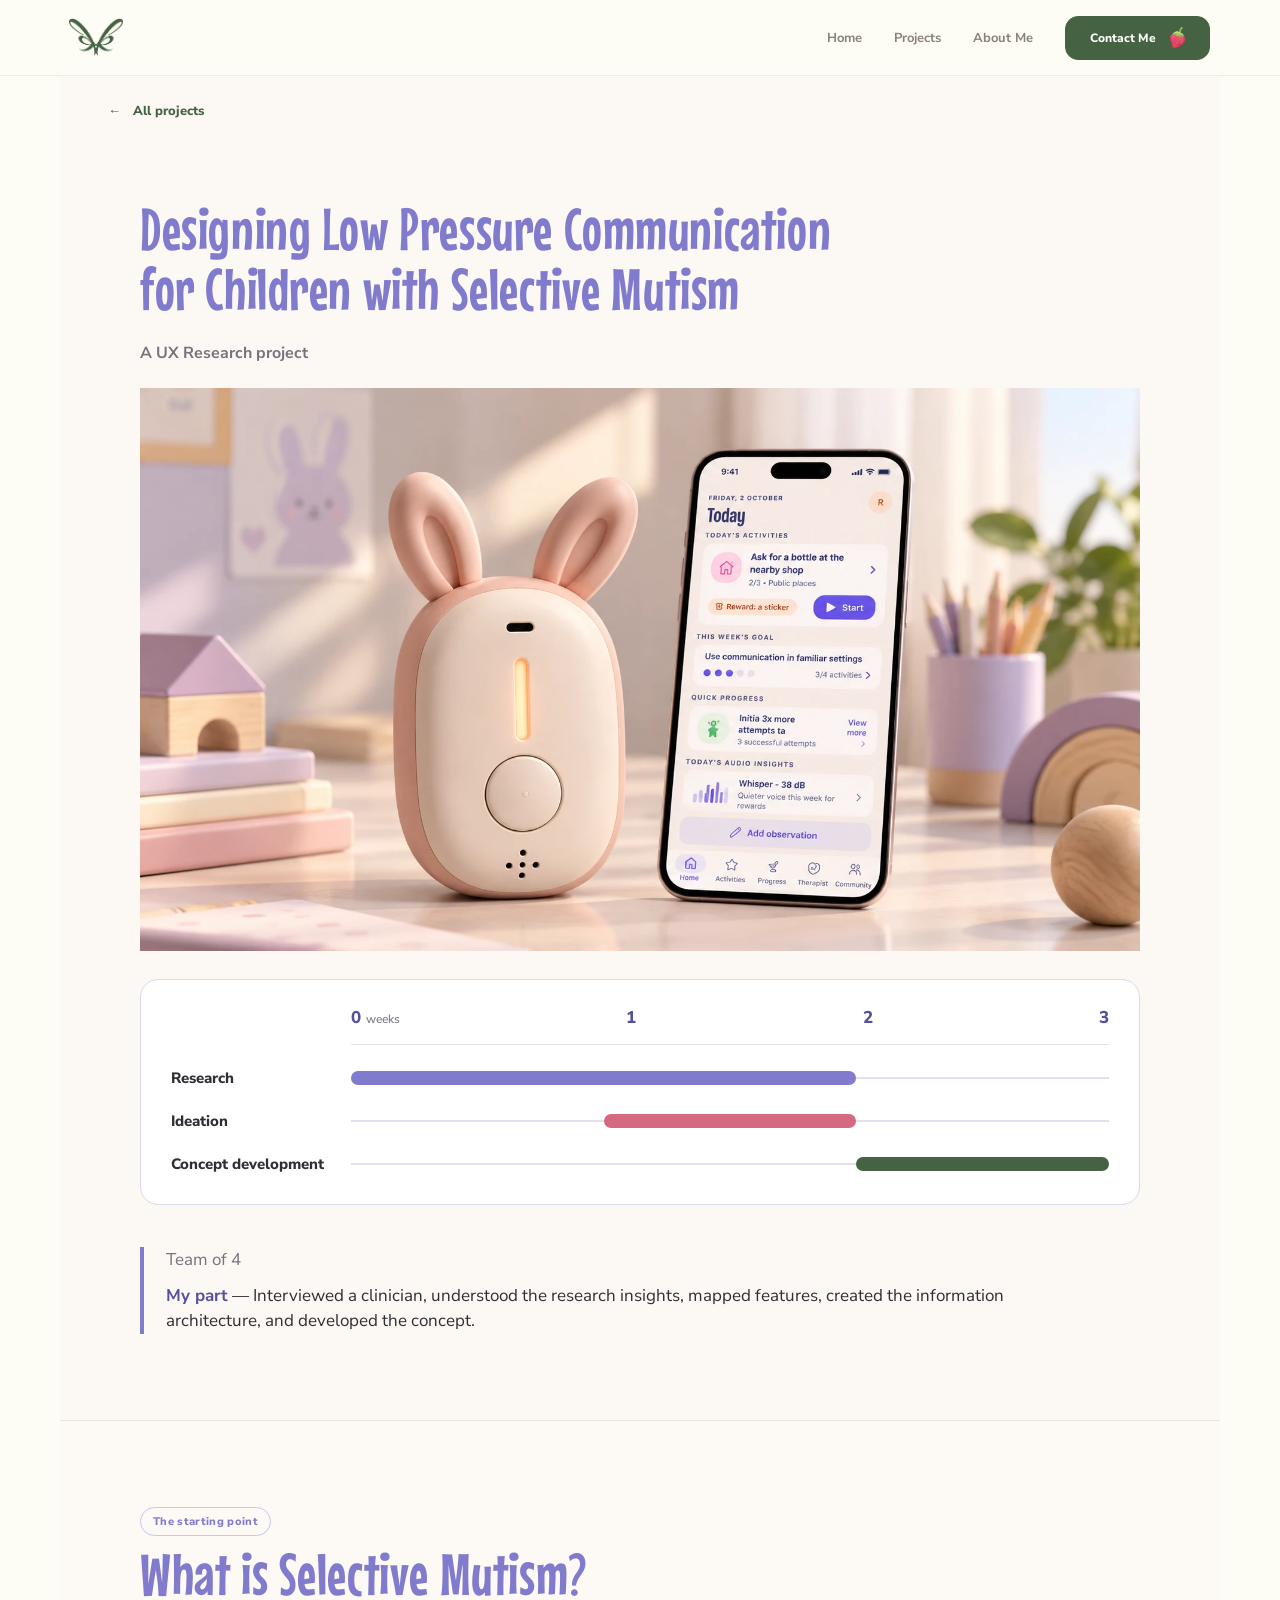
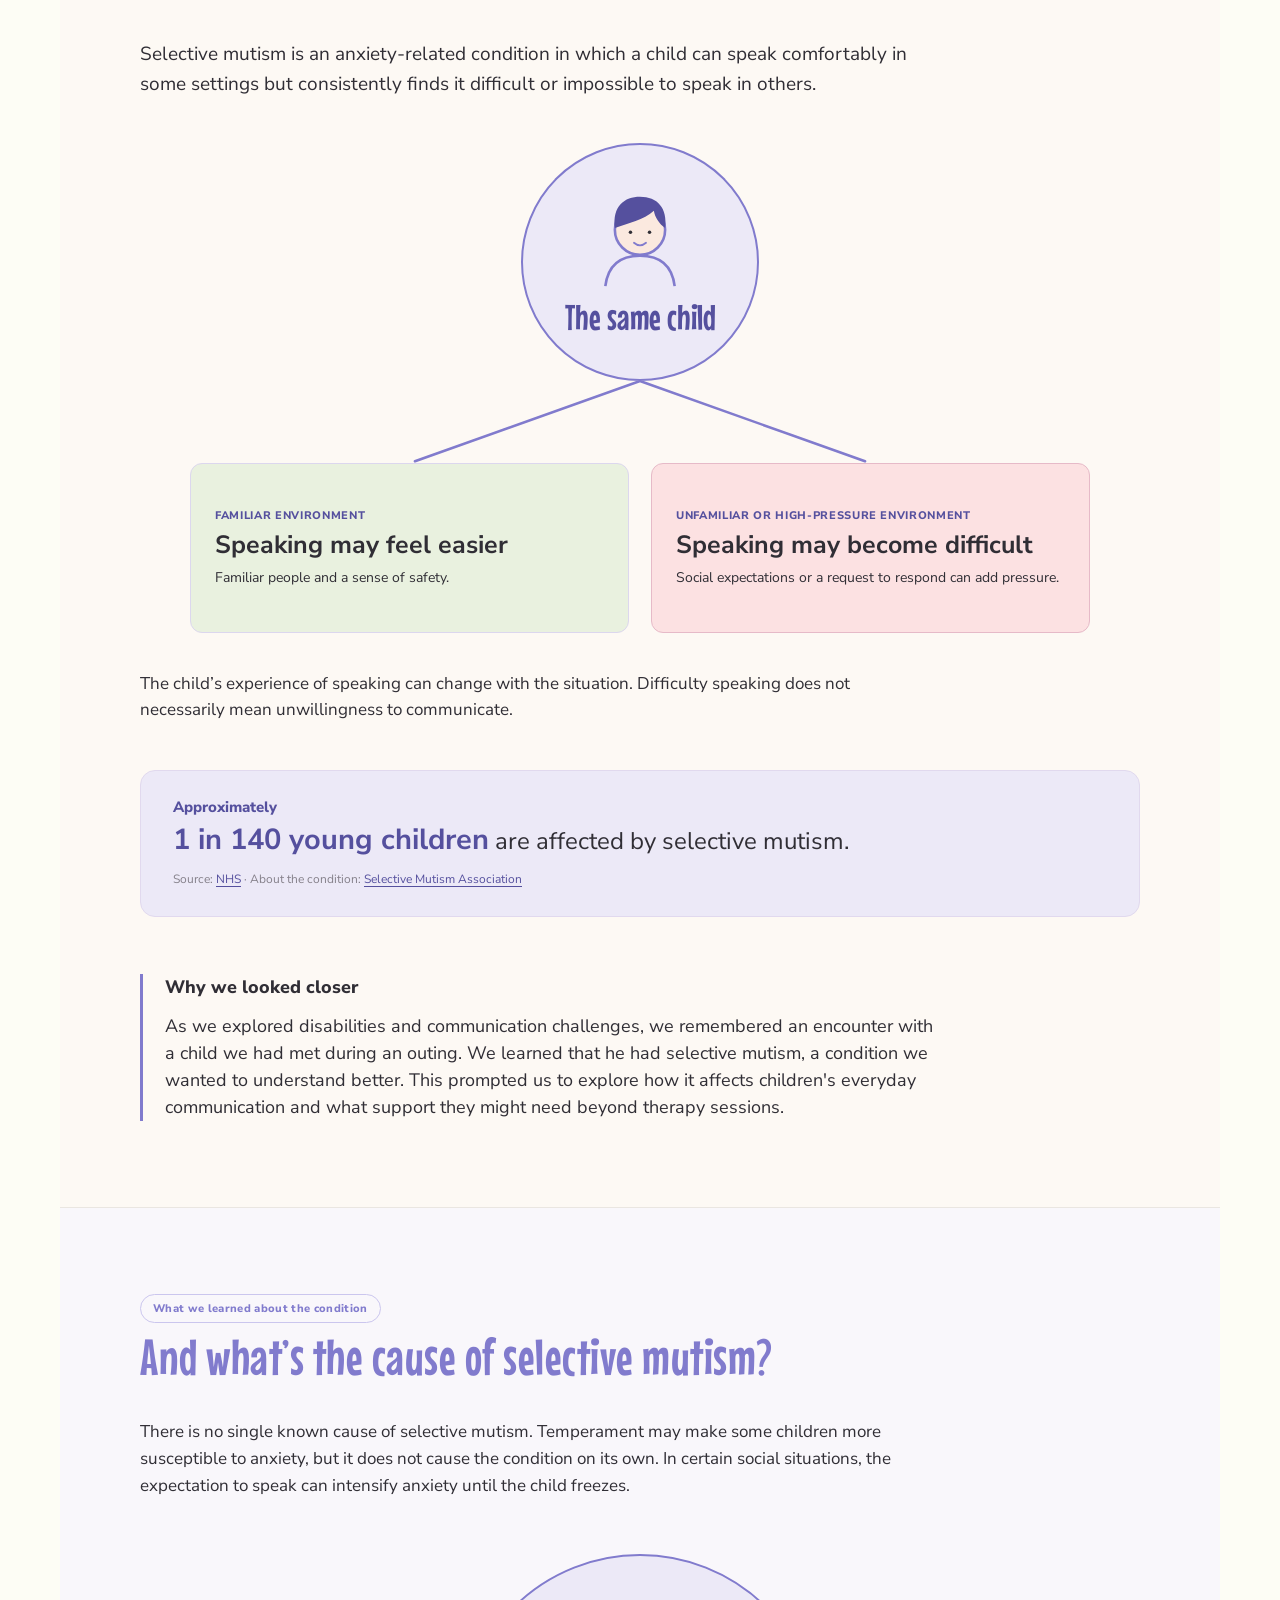
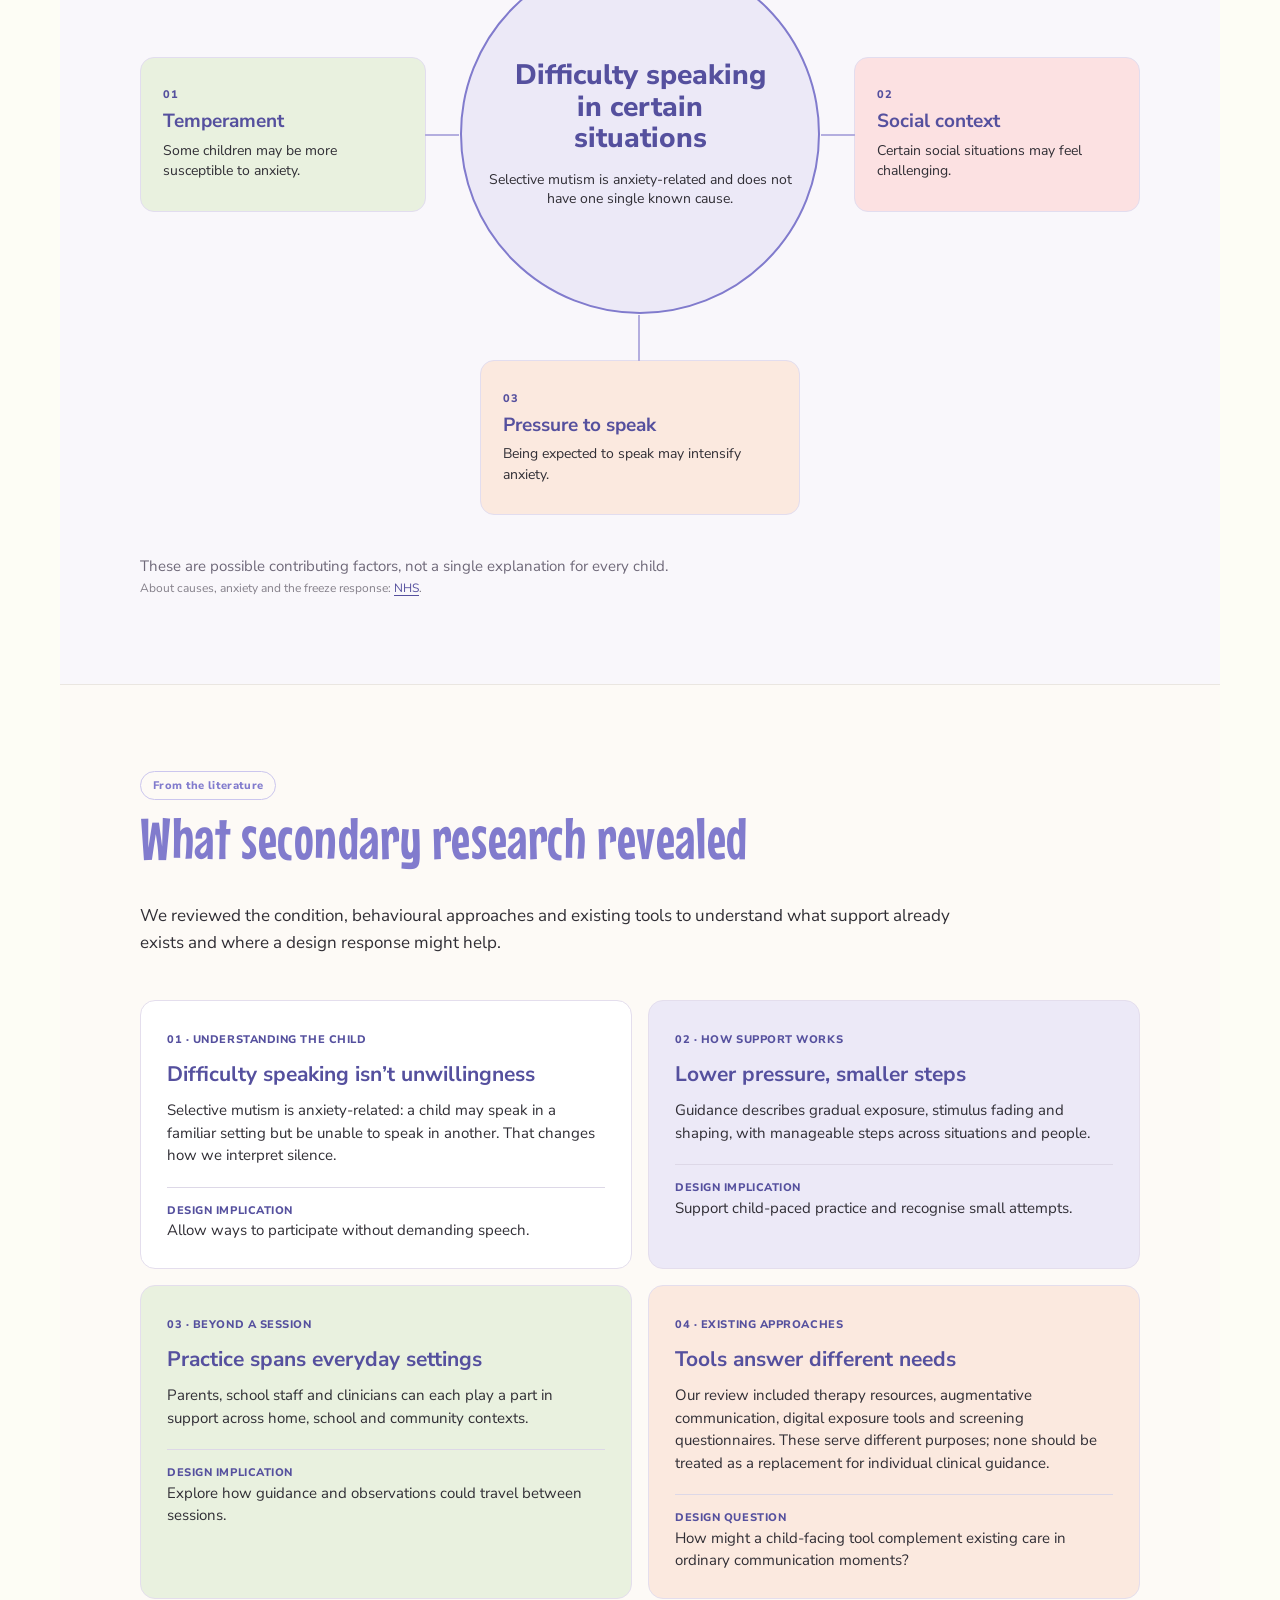
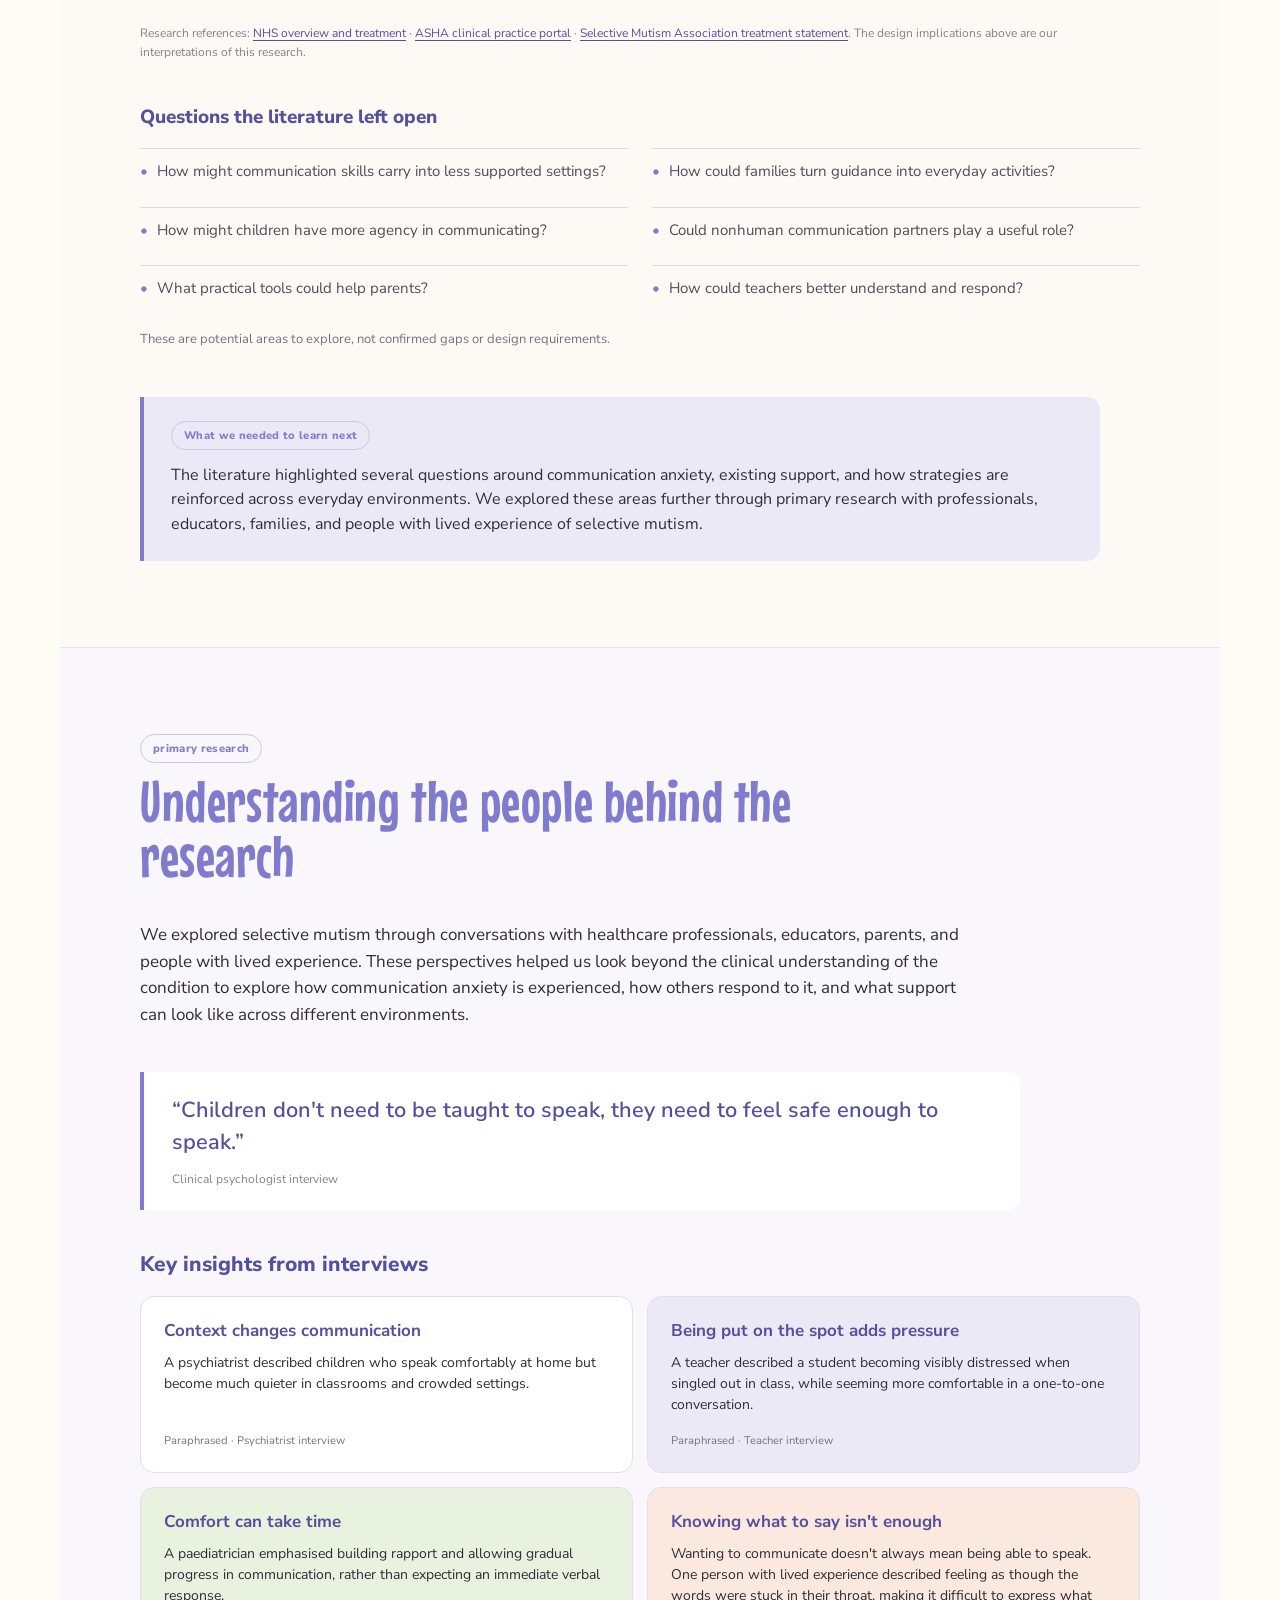
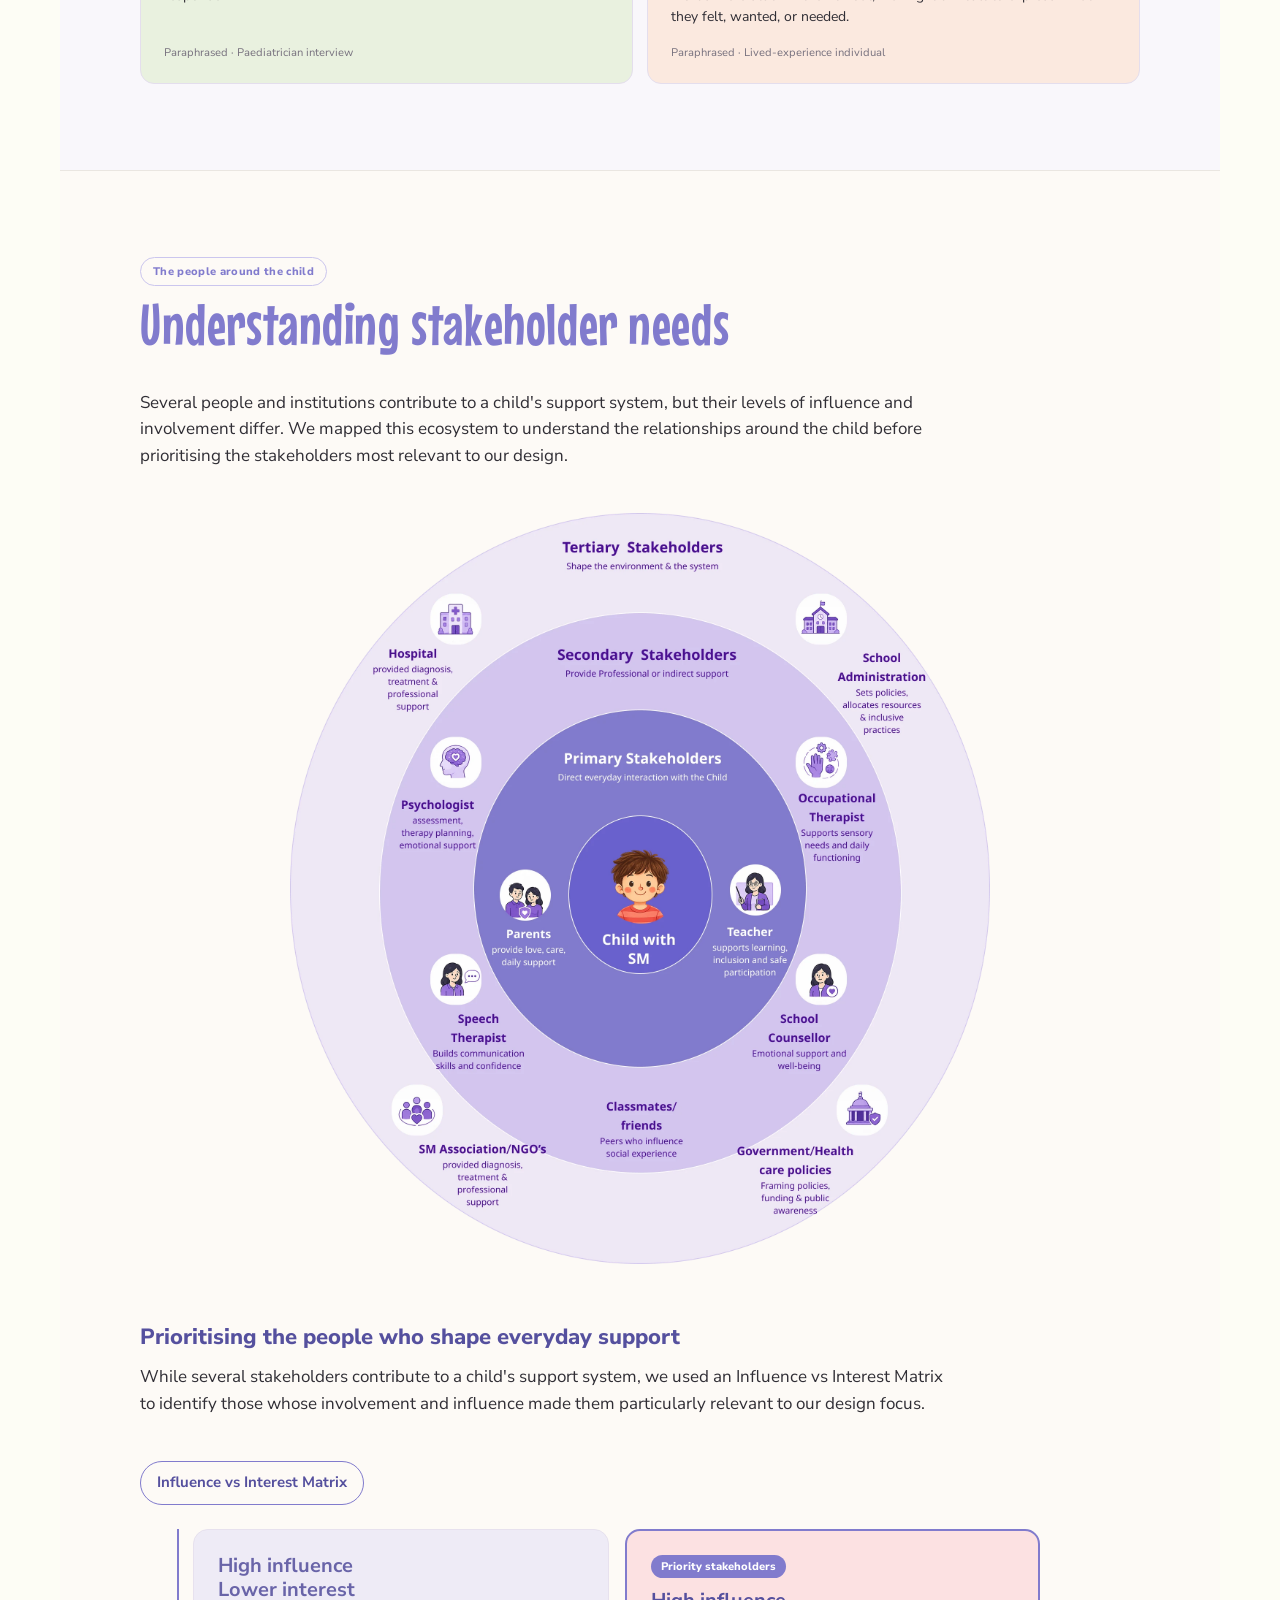
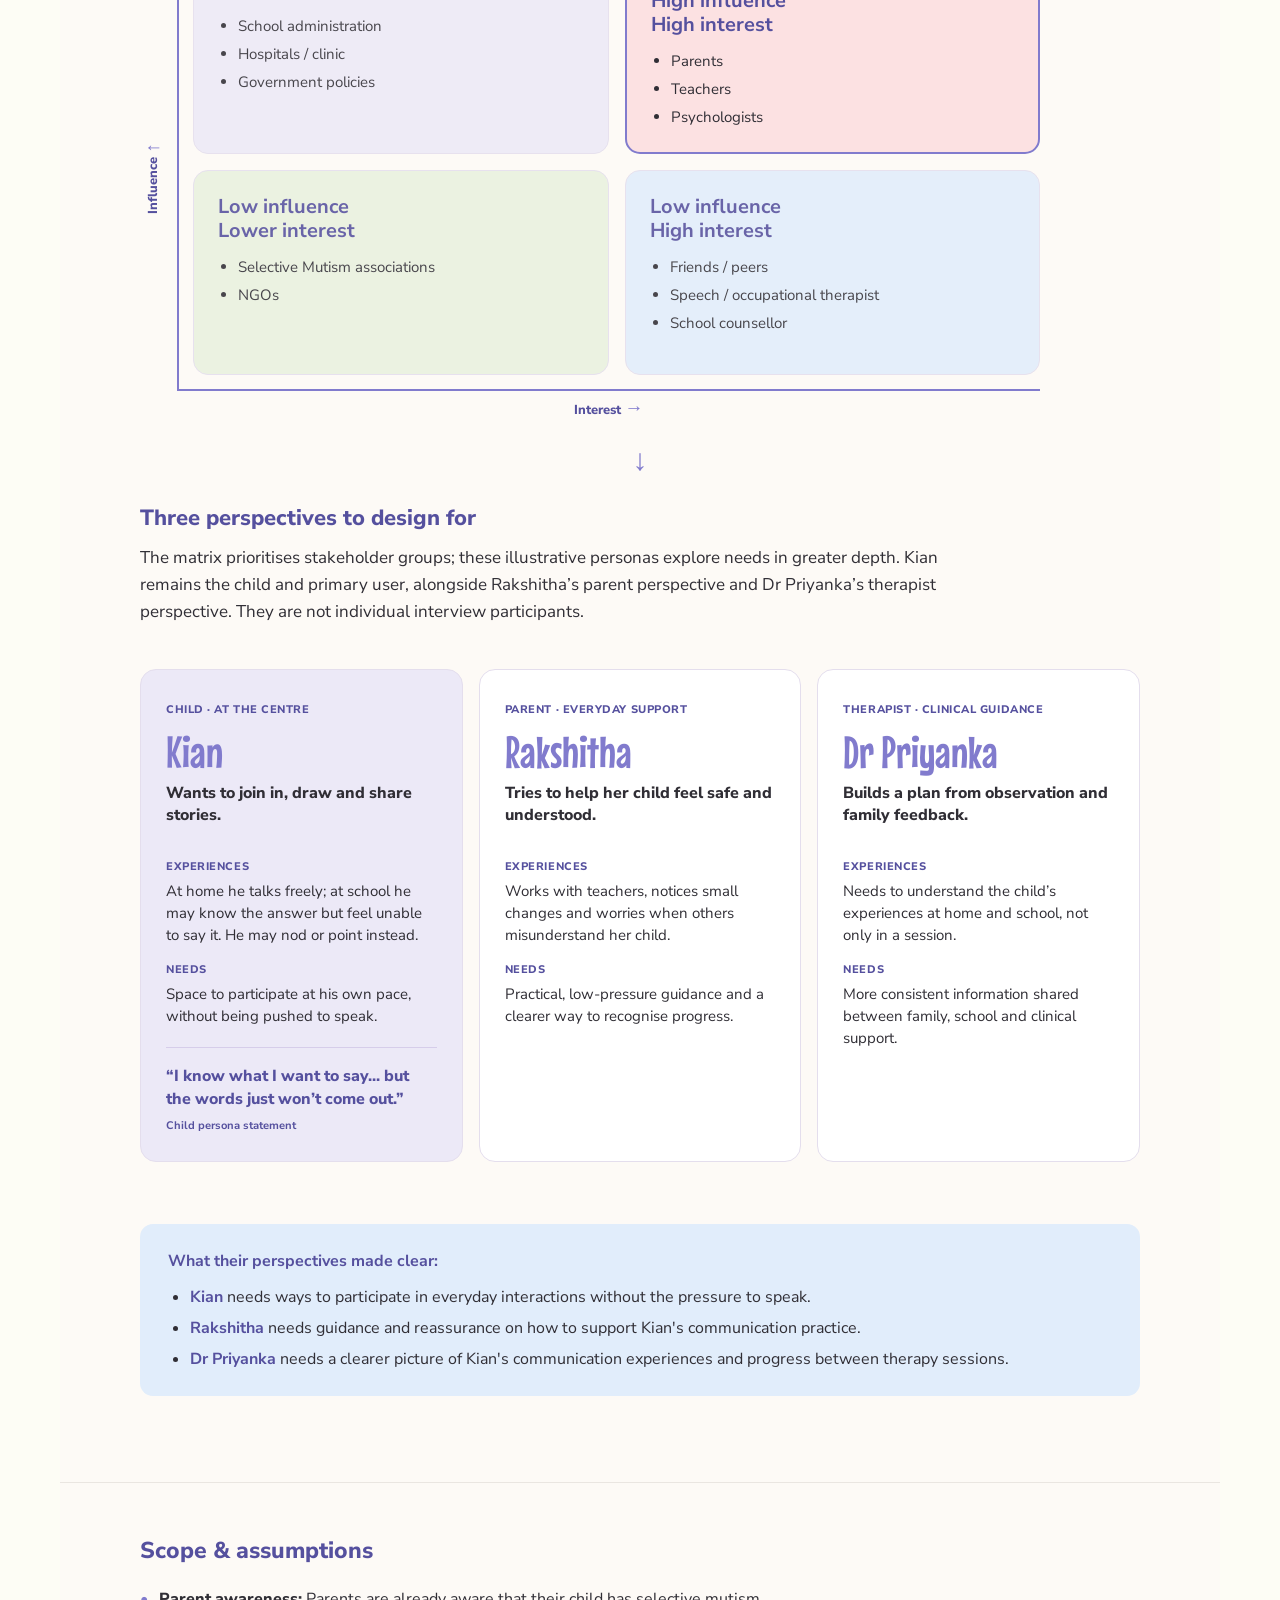
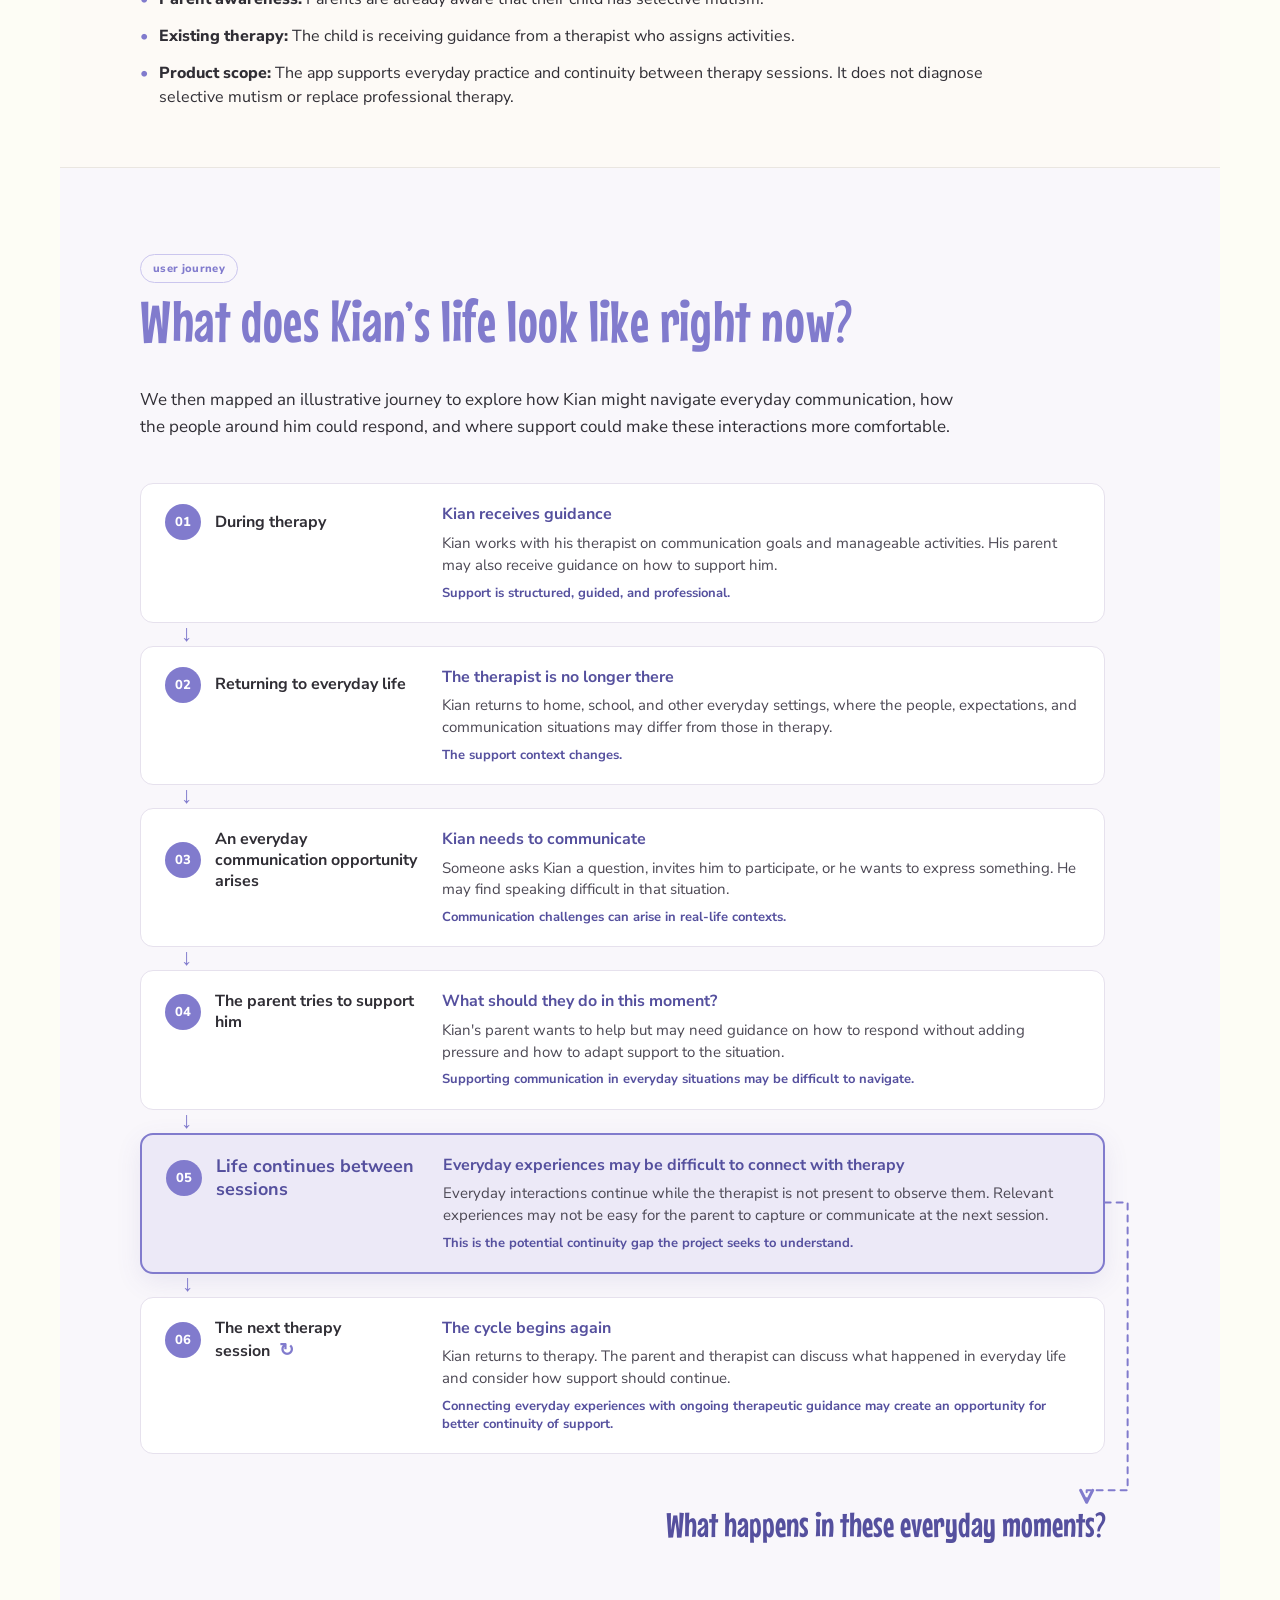
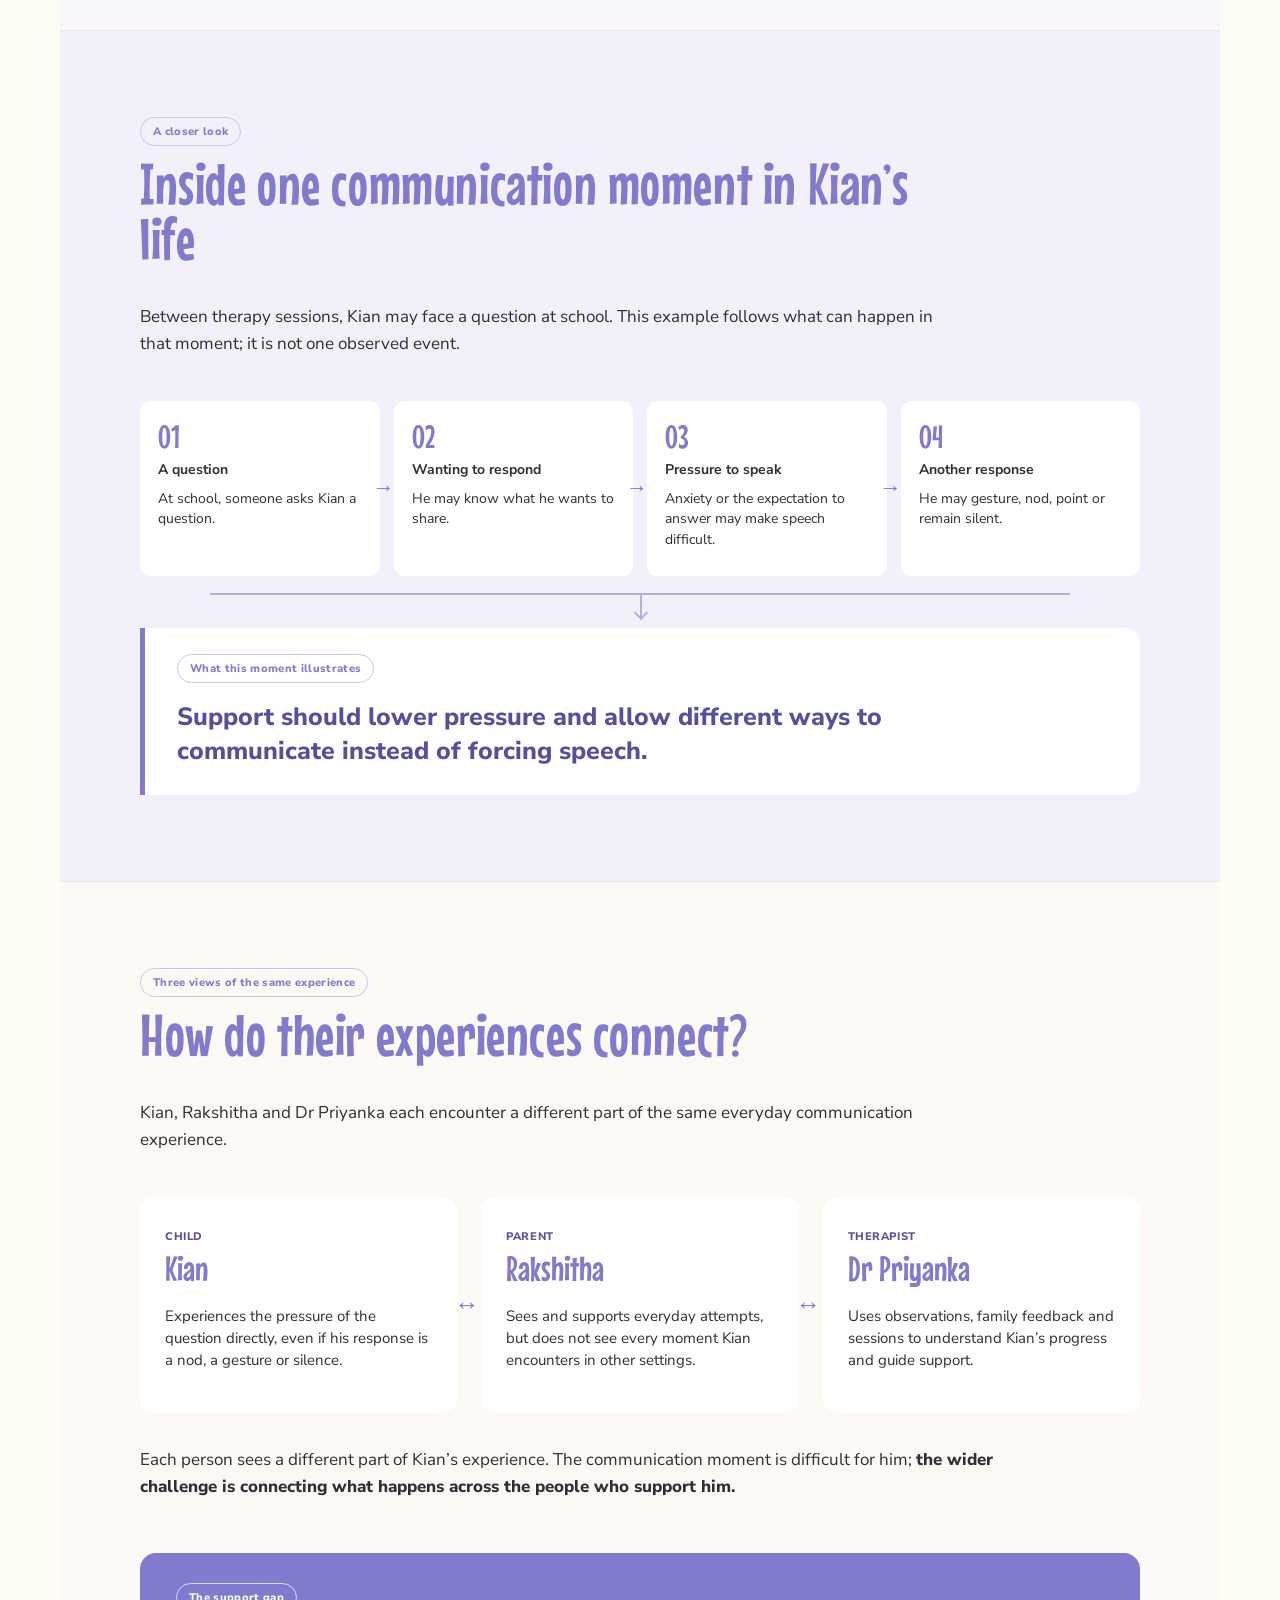
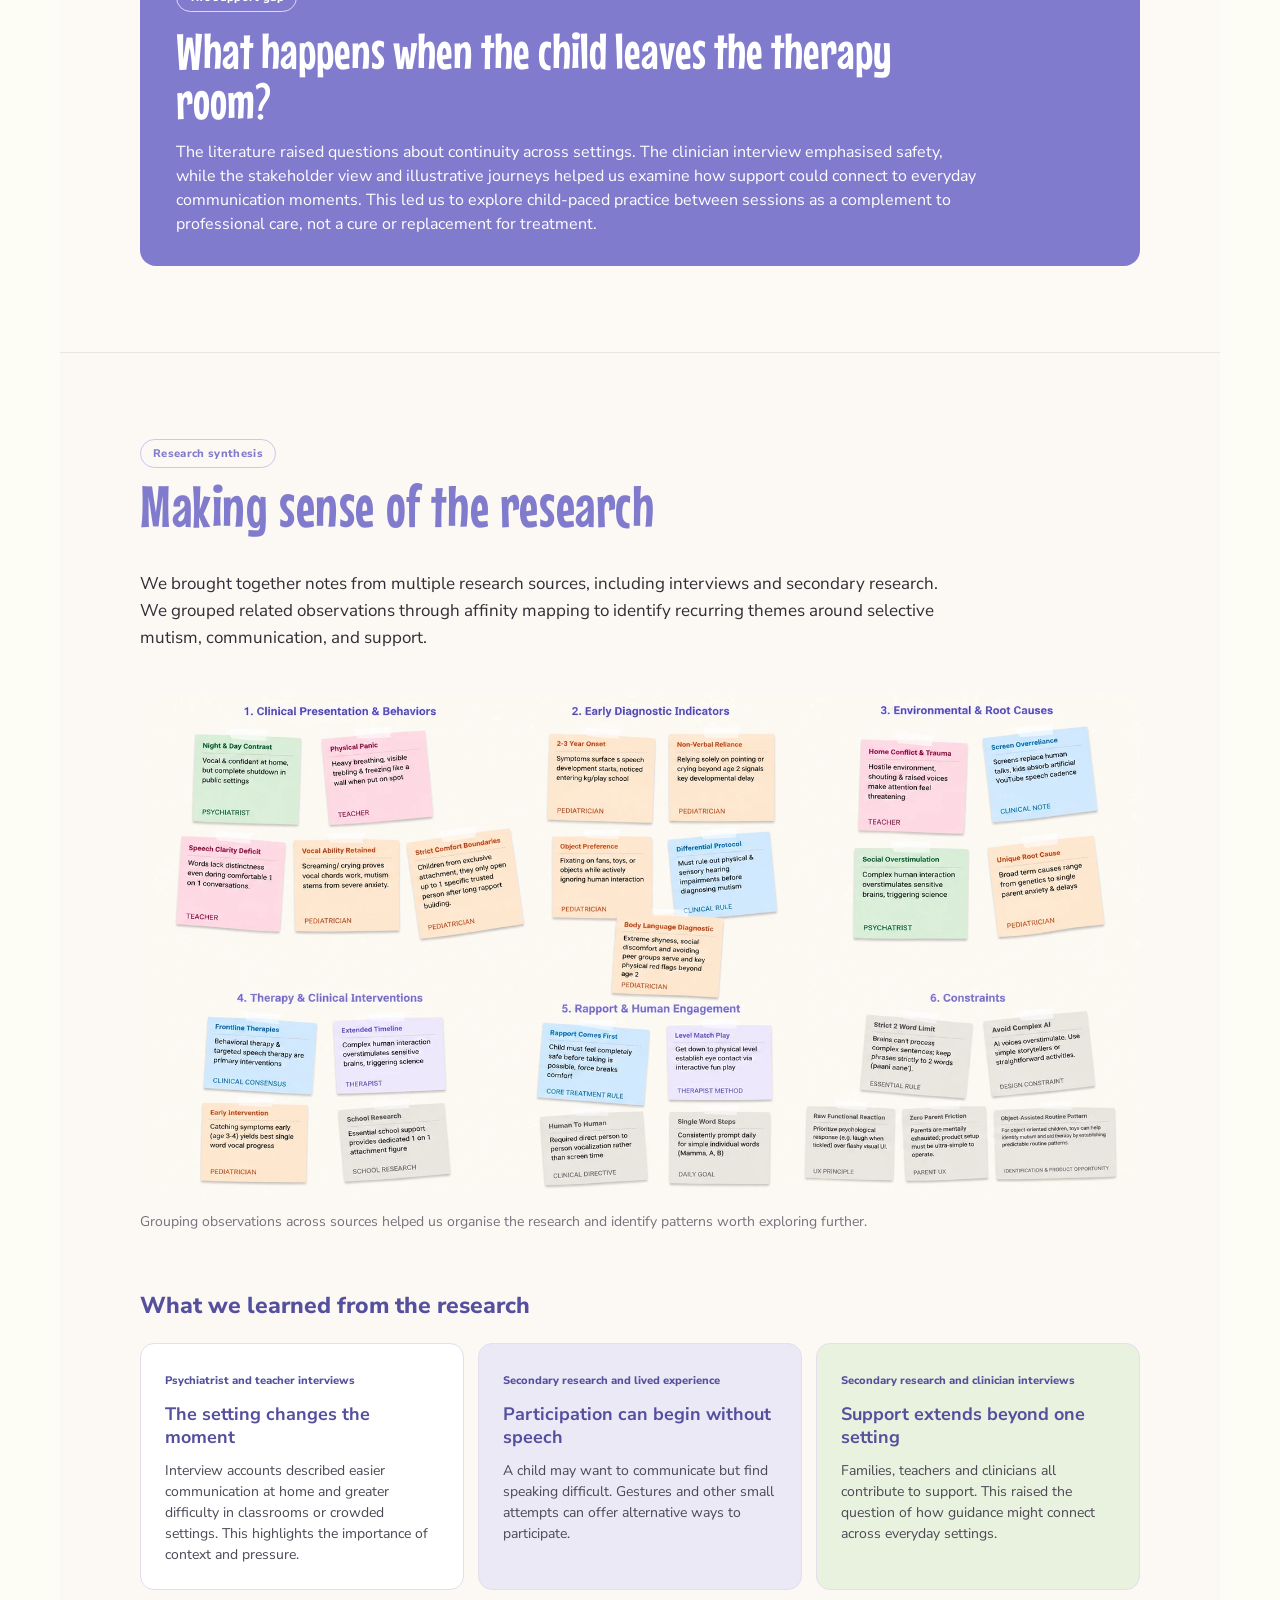
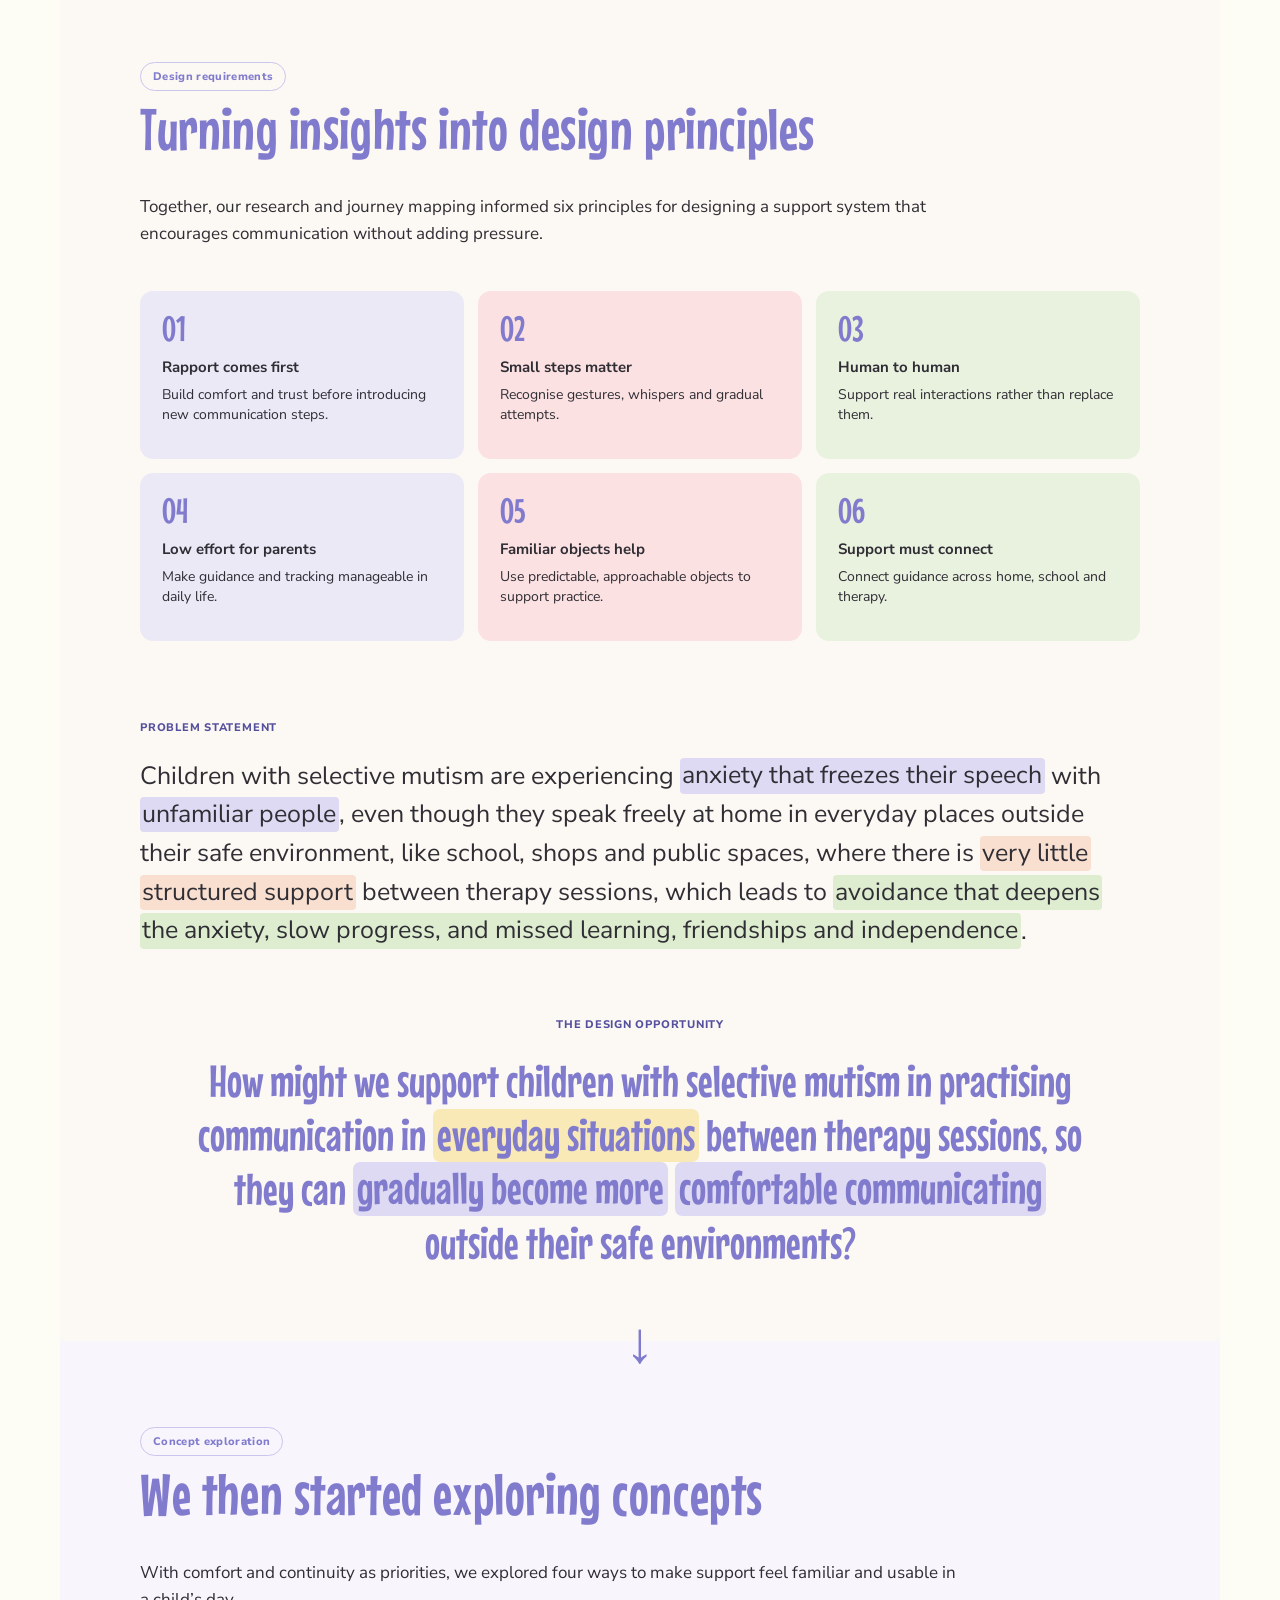
==== commit 0e7efe37: "Update portfolio" ====
--- a/case-study.html
+++ b/case-study.html
@@ -26,7 +26,7 @@
     <main class="study-main" data-study>
       <a class="study-back" href="projects.html"><span aria-hidden="true">←</span> All Projects</a>
       <h1 class="study-title" data-study-title></h1>
-      <img class="study-preview" data-study-image src="Assets/web/sm.jpg" alt="Project preview" width="2000" height="1167">
+      <img class="study-preview" data-study-image src="Assets/web/sm.webp" alt="Project preview" width="2000" height="1167">
       <p class="study-status">Full case study coming soon.</p>
     </main>
     <footer class="site-footer">
--- a/styles.css
+++ b/styles.css
@@ -184,7 +184,7 @@
   inset: 0 auto 0 0;
   width: 24.5%;
   border-radius: 8px 0 0 8px;
-  background: #183b29 url("Assets/plain_cover.png") center / cover;
+  background: #183b29 url("Assets/plain_cover.webp") center / cover;
   opacity: 0;
   transition: opacity .18s ease .5s;
   box-shadow: inset -18px 0 25px rgba(10, 22, 14, .24);
@@ -192,7 +192,7 @@
 .book-stage.is-open .book-spine { opacity: 1; transition-delay: 0s; }
 .book-stage.has-turned-pages .book-spine {
   z-index: 5;
-  background-image: url("Assets/page.png");
+  background-image: url("Assets/page.webp");
   background-position: right center;
 }
 .book-pages {
@@ -238,8 +238,8 @@
   box-shadow: 0 9px 24px rgba(43, 48, 34, .15);
 }
 .page-flip-front { object-fit: fill; }
-.page-flip-back { background: #f6f2ea url("Assets/page.png") center / cover; transform: rotateY(180deg); }
-.page-flip[data-last-turn="true"] .page-flip-back { background-image: url("Assets/plain_cover.png"); }
+.page-flip-back { background: #f6f2ea url("Assets/page.webp") center / cover; transform: rotateY(180deg); }
+.page-flip[data-last-turn="true"] .page-flip-back { background-image: url("Assets/plain_cover.webp"); }
 .case-link {
   position: absolute;
   right: 5%;
@@ -280,7 +280,7 @@
   transition: transform .92s cubic-bezier(.22, .72, .24, 1);
 }
 .book-cover img { position: absolute; inset: 0; display: block; width: 100%; height: 100%; border-radius: inherit; object-fit: cover; backface-visibility: hidden; -webkit-backface-visibility: hidden; }
-.book-cover::before { content: ""; position: absolute; inset: 0; border-radius: inherit; background: #183b29 url("Assets/plain_cover.png") center / cover; transform: rotateY(180deg); backface-visibility: hidden; -webkit-backface-visibility: hidden; }
+.book-cover::before { content: ""; position: absolute; inset: 0; border-radius: inherit; background: #183b29 url("Assets/plain_cover.webp") center / cover; transform: rotateY(180deg); backface-visibility: hidden; -webkit-backface-visibility: hidden; }
 .book-cover::after { content: ""; position: absolute; inset: 0 0 0 auto; width: 16%; border-radius: 0 9px 9px 0; background: linear-gradient(to left, rgba(0, 0, 0, .16), transparent); opacity: 0; backface-visibility: hidden; transition: opacity .2s ease; }
 .book-cover:hover::after { opacity: 1; }
 .book-stage.is-open .book-cover { transform: rotateY(-180deg); pointer-events: none; }
@@ -350,7 +350,7 @@
 
 .about {
   display: grid;
-  grid-template-columns: minmax(450px, 1fr) minmax(700px, 1.35fr);
+  grid-template-columns: minmax(0, 1fr) minmax(0, 1.35fr);
   align-items: center;
   min-height: clamp(810px, 55vw, 1090px);
   overflow: hidden;
@@ -388,7 +388,7 @@
   padding: 50px 25px 95px;
   text-align: center;
 }
-.closing h2 { width: max-content; max-width: 100%; margin: 0 auto; font-size: clamp(30px, 2.8vw, 42px); line-height: 1.2; text-align: left; }
+.closing h2 { position: relative; width: max-content; max-width: 100%; margin: 0 auto; font-size: clamp(30px, 2.8vw, 42px); line-height: 1.2; text-align: left; }
 .closing h2 span { display: block; }
 .closing h2 span + span { margin-left: clamp(28px, 8vw, 110px); }
 .closing p { margin: 18px 0 24px; color: var(--muted); font-size: 16px; }
@@ -400,7 +400,7 @@
 .closing-star.star-1 { right: 16%; top: 3%; width: 43px; }
 .closing-star.star-2 { left: 14%; top: 52%; width: 44px; }
 .closing-star.star-3 { left: 74%; bottom: 10%; width: 34px; }
-.closing-berry { position: absolute; left: 32.3%; top: calc(50% - 155px); width: 47px; height: 68px; object-fit: contain; transform: rotate(-13deg); filter: drop-shadow(1px 4px 2px rgba(57, 69, 44, .16)); }
+.closing-berry { position: absolute; right: calc(100% + 18px); top: -10px; width: 47px; height: 68px; max-width: none; object-fit: contain; transform: rotate(-13deg); filter: drop-shadow(1px 4px 2px rgba(57, 69, 44, .16)); }
 
 .site-footer {
   display: flex;
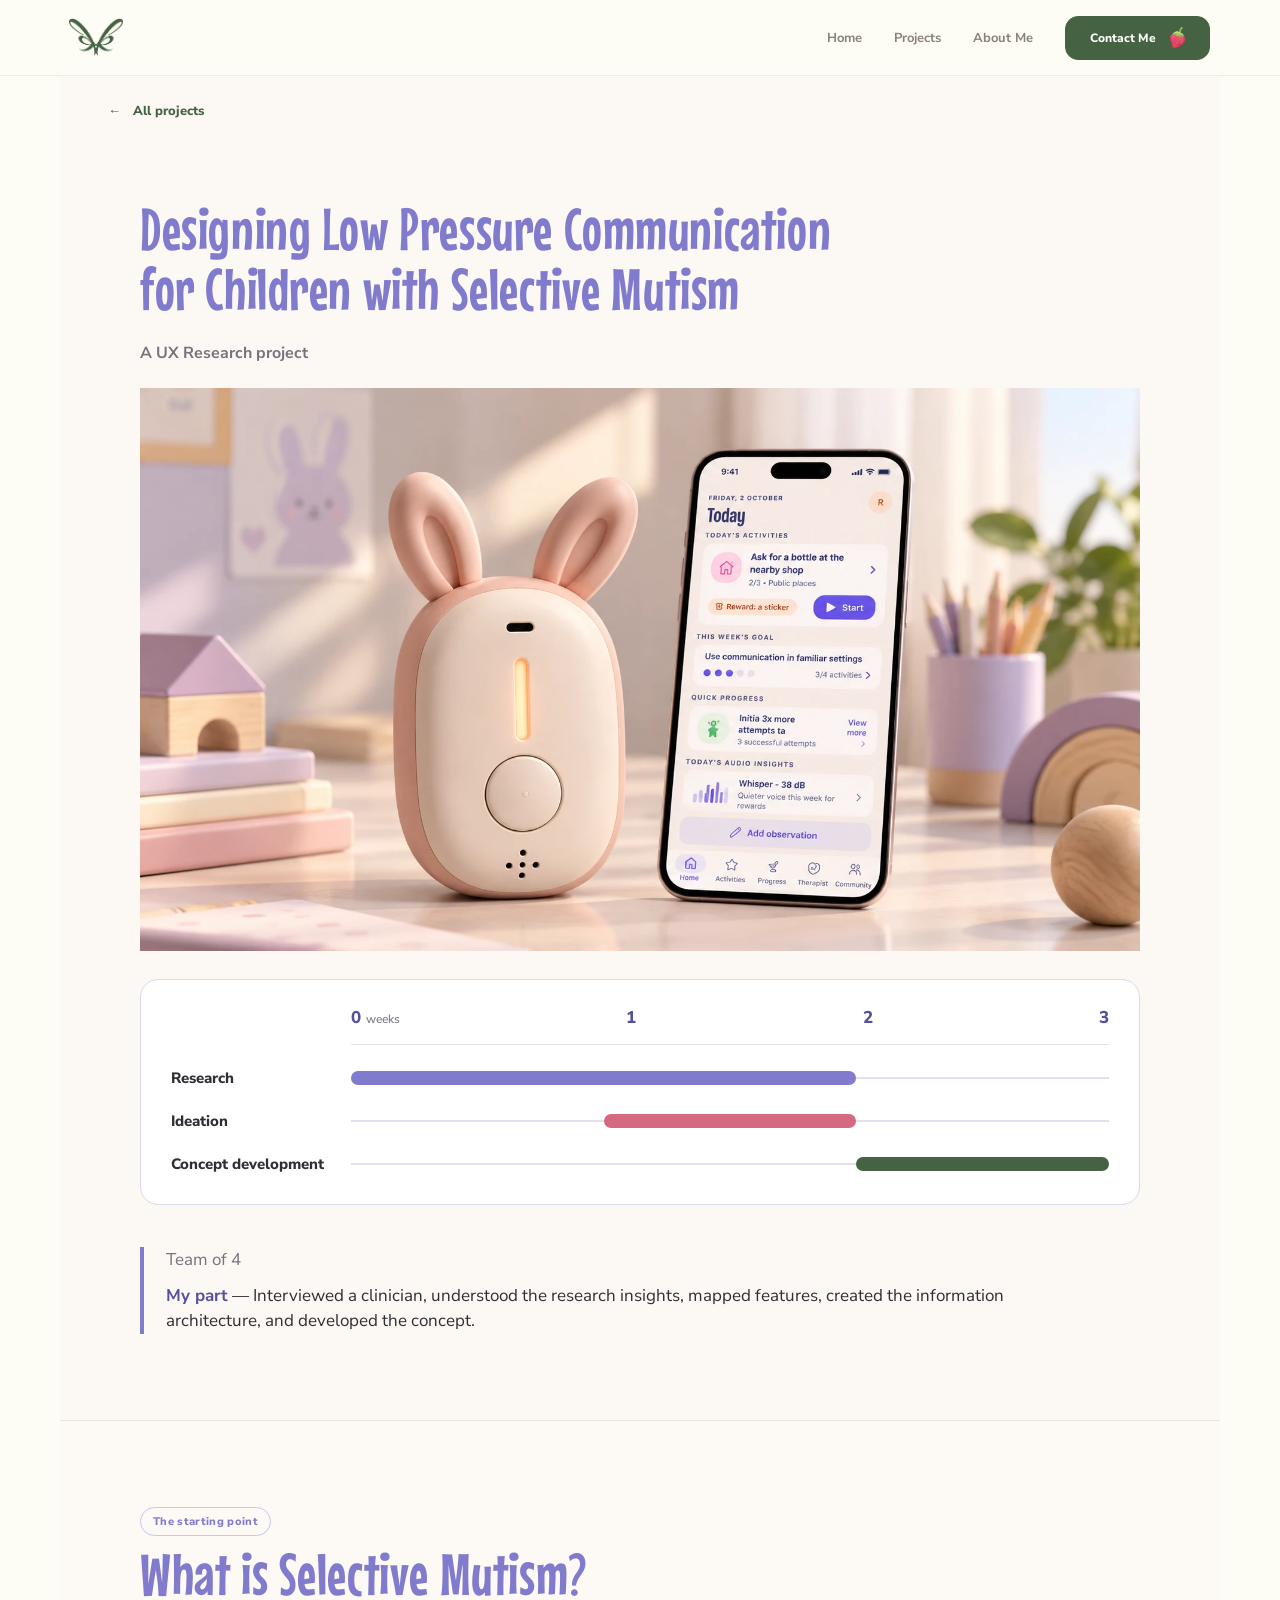
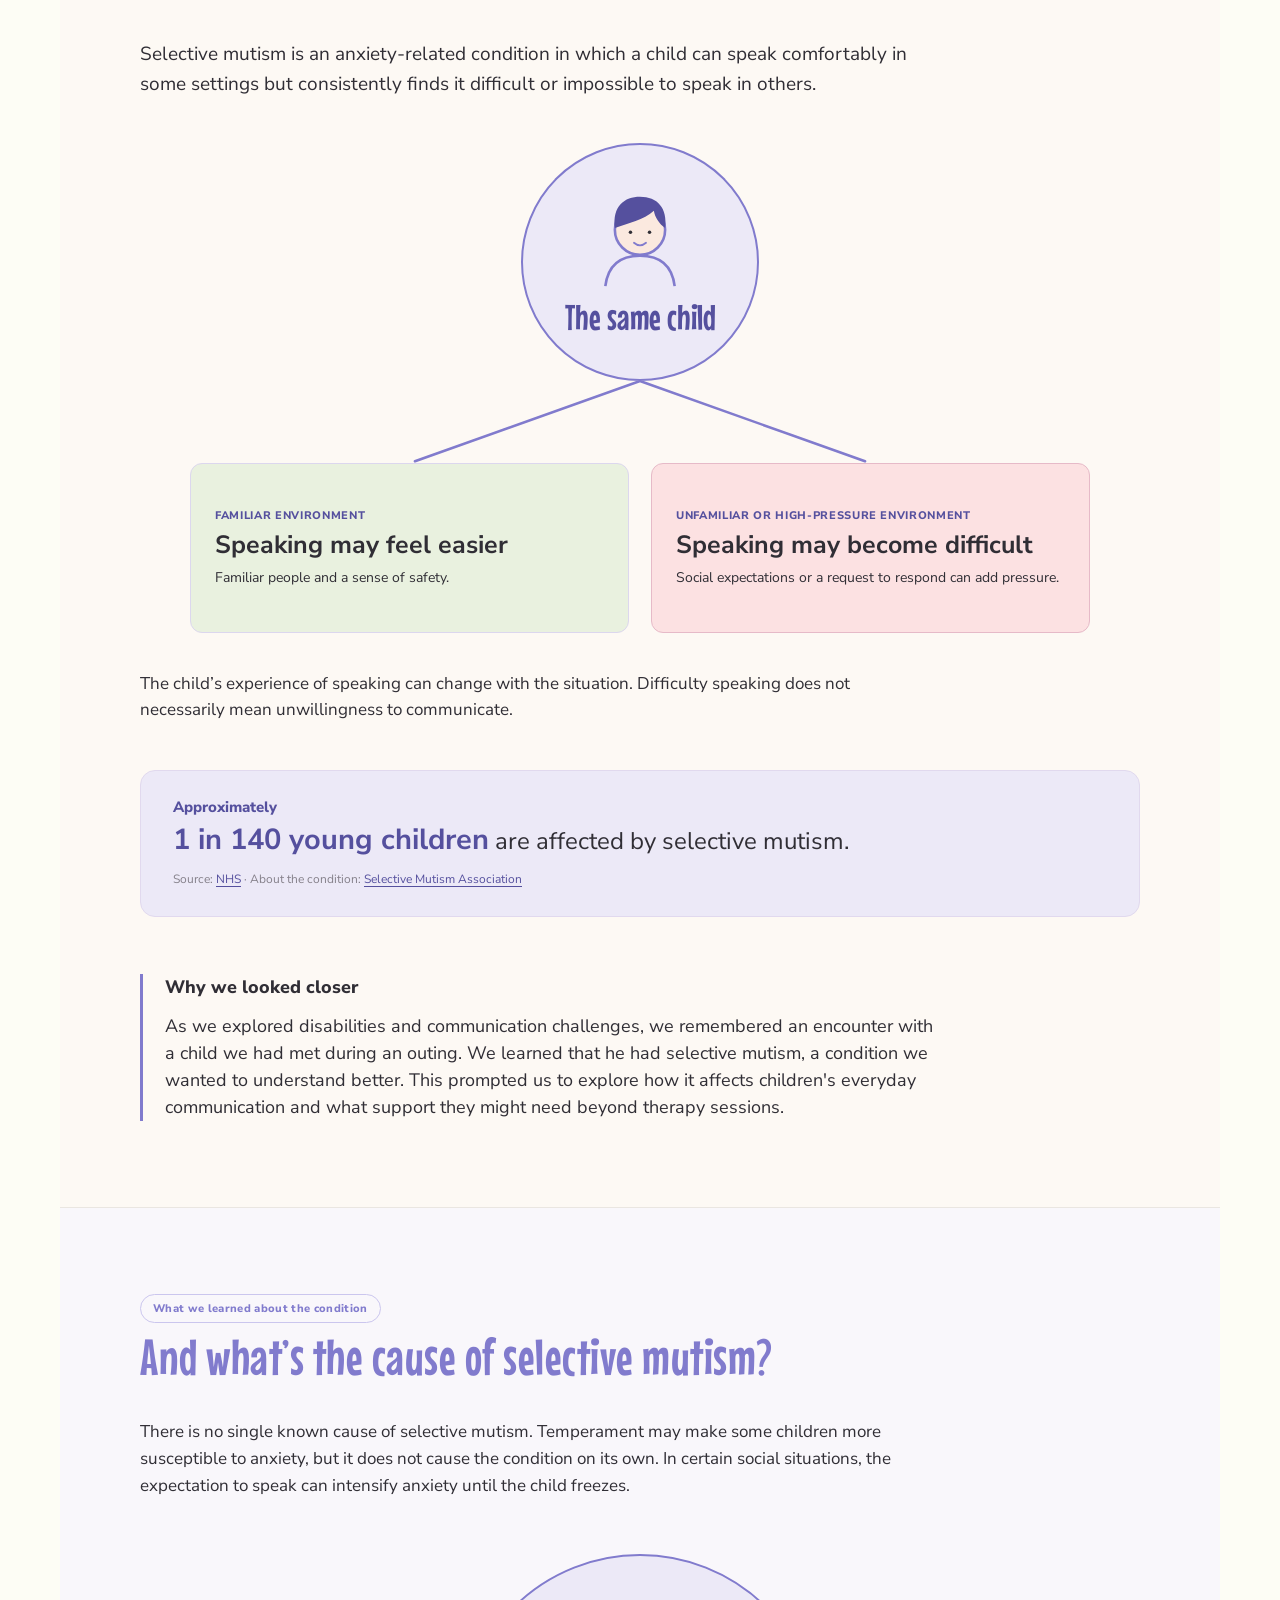
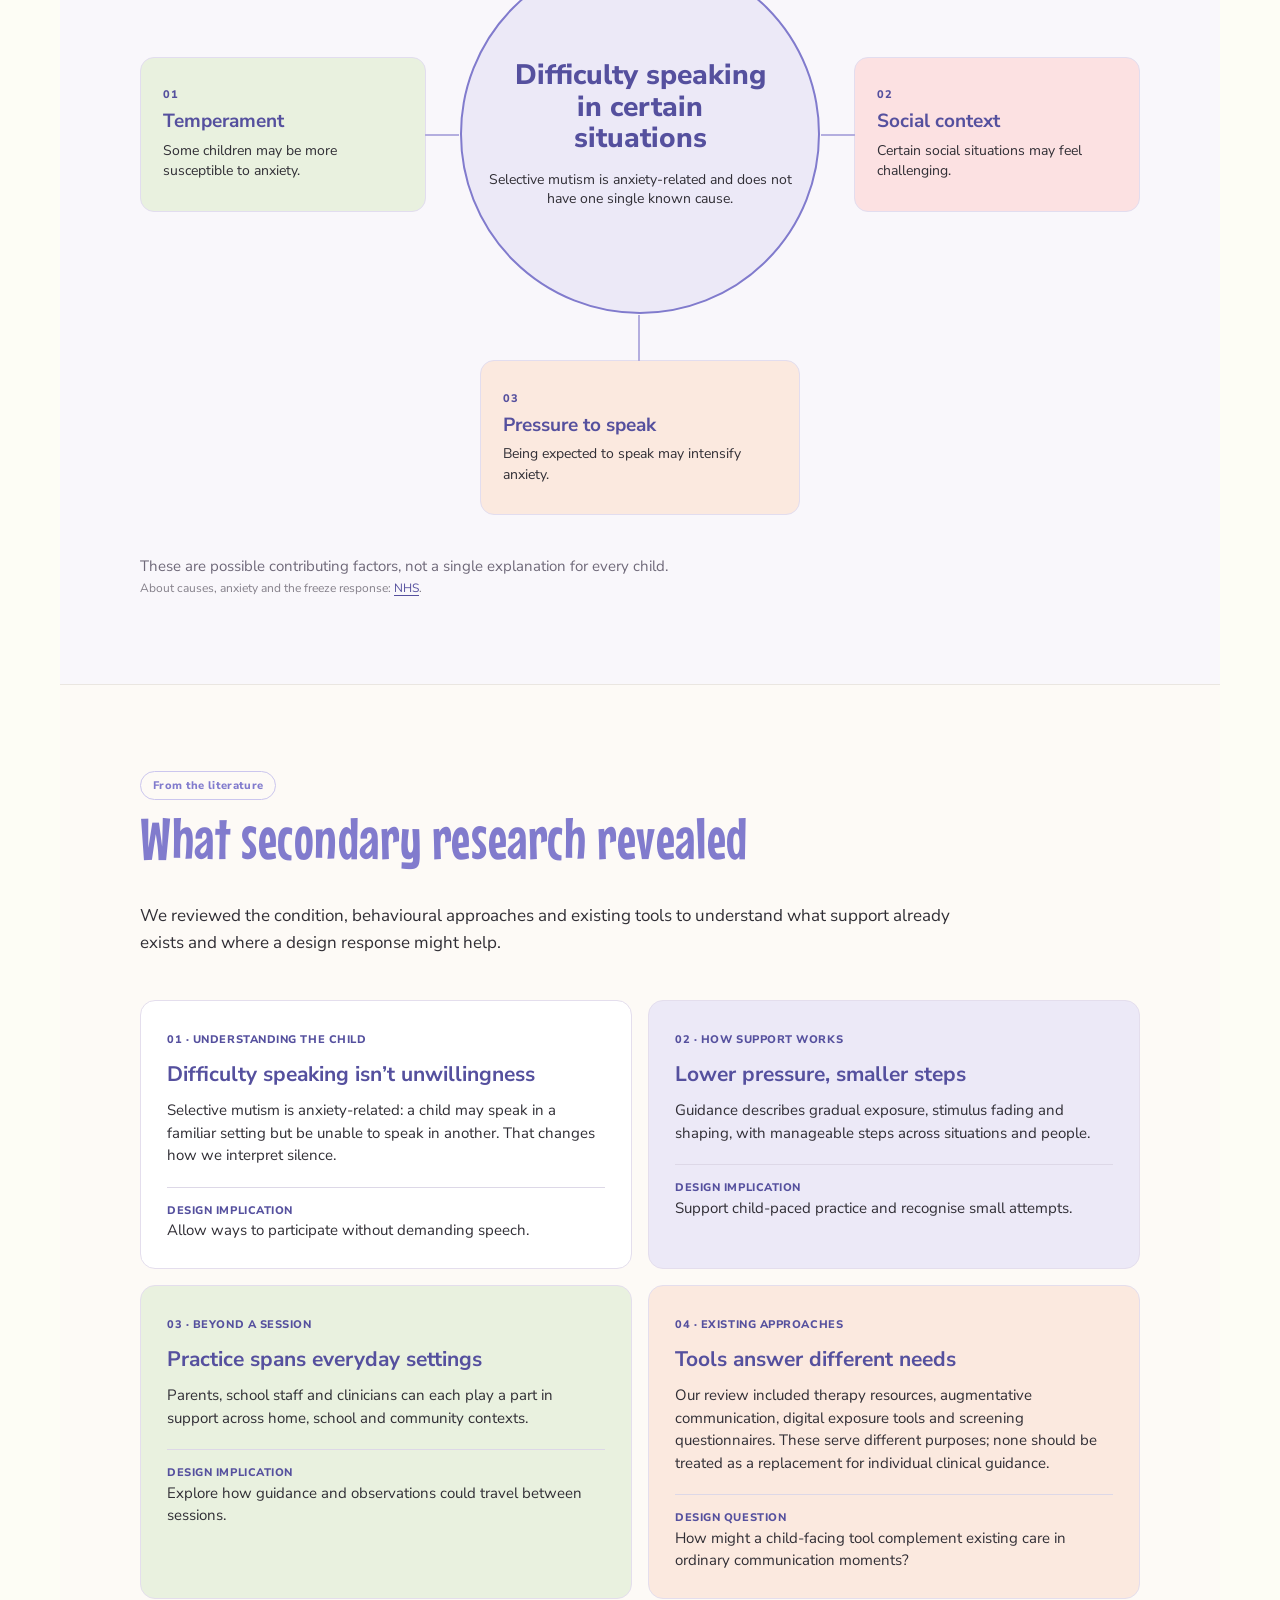
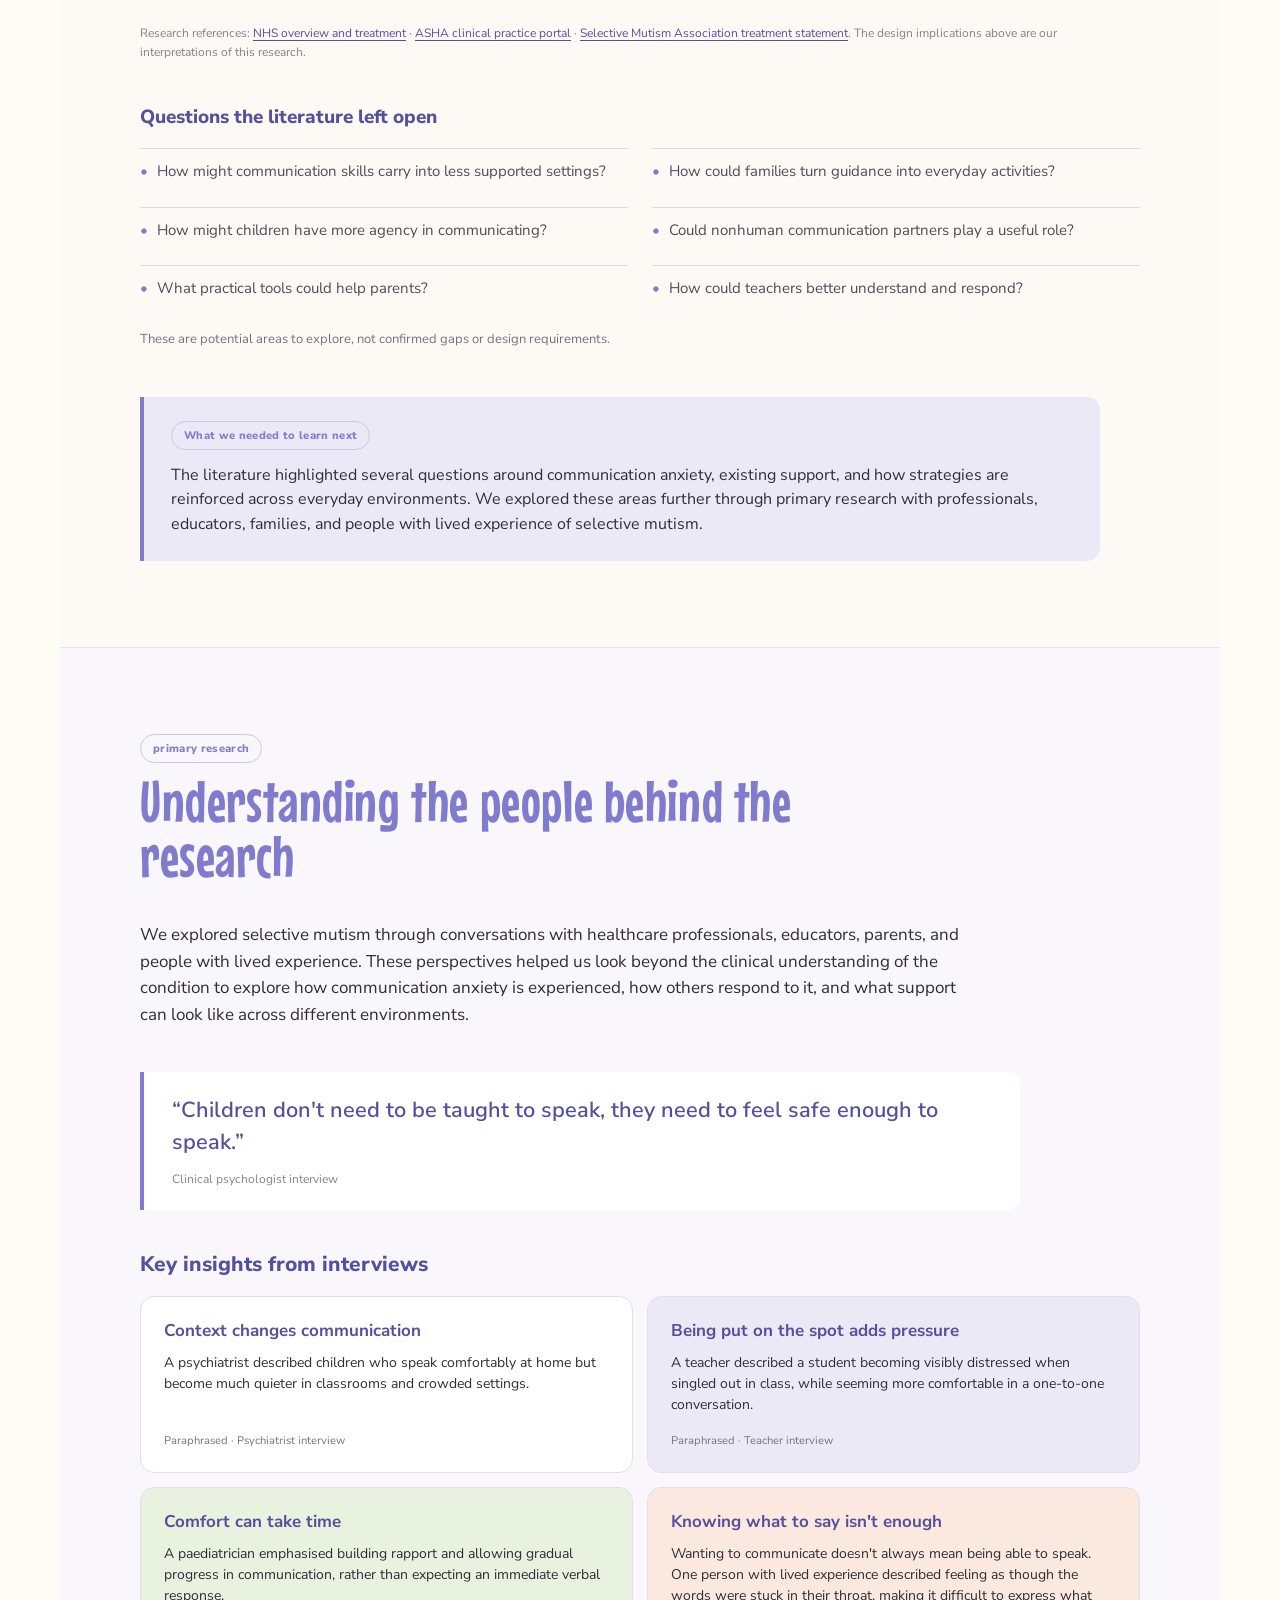
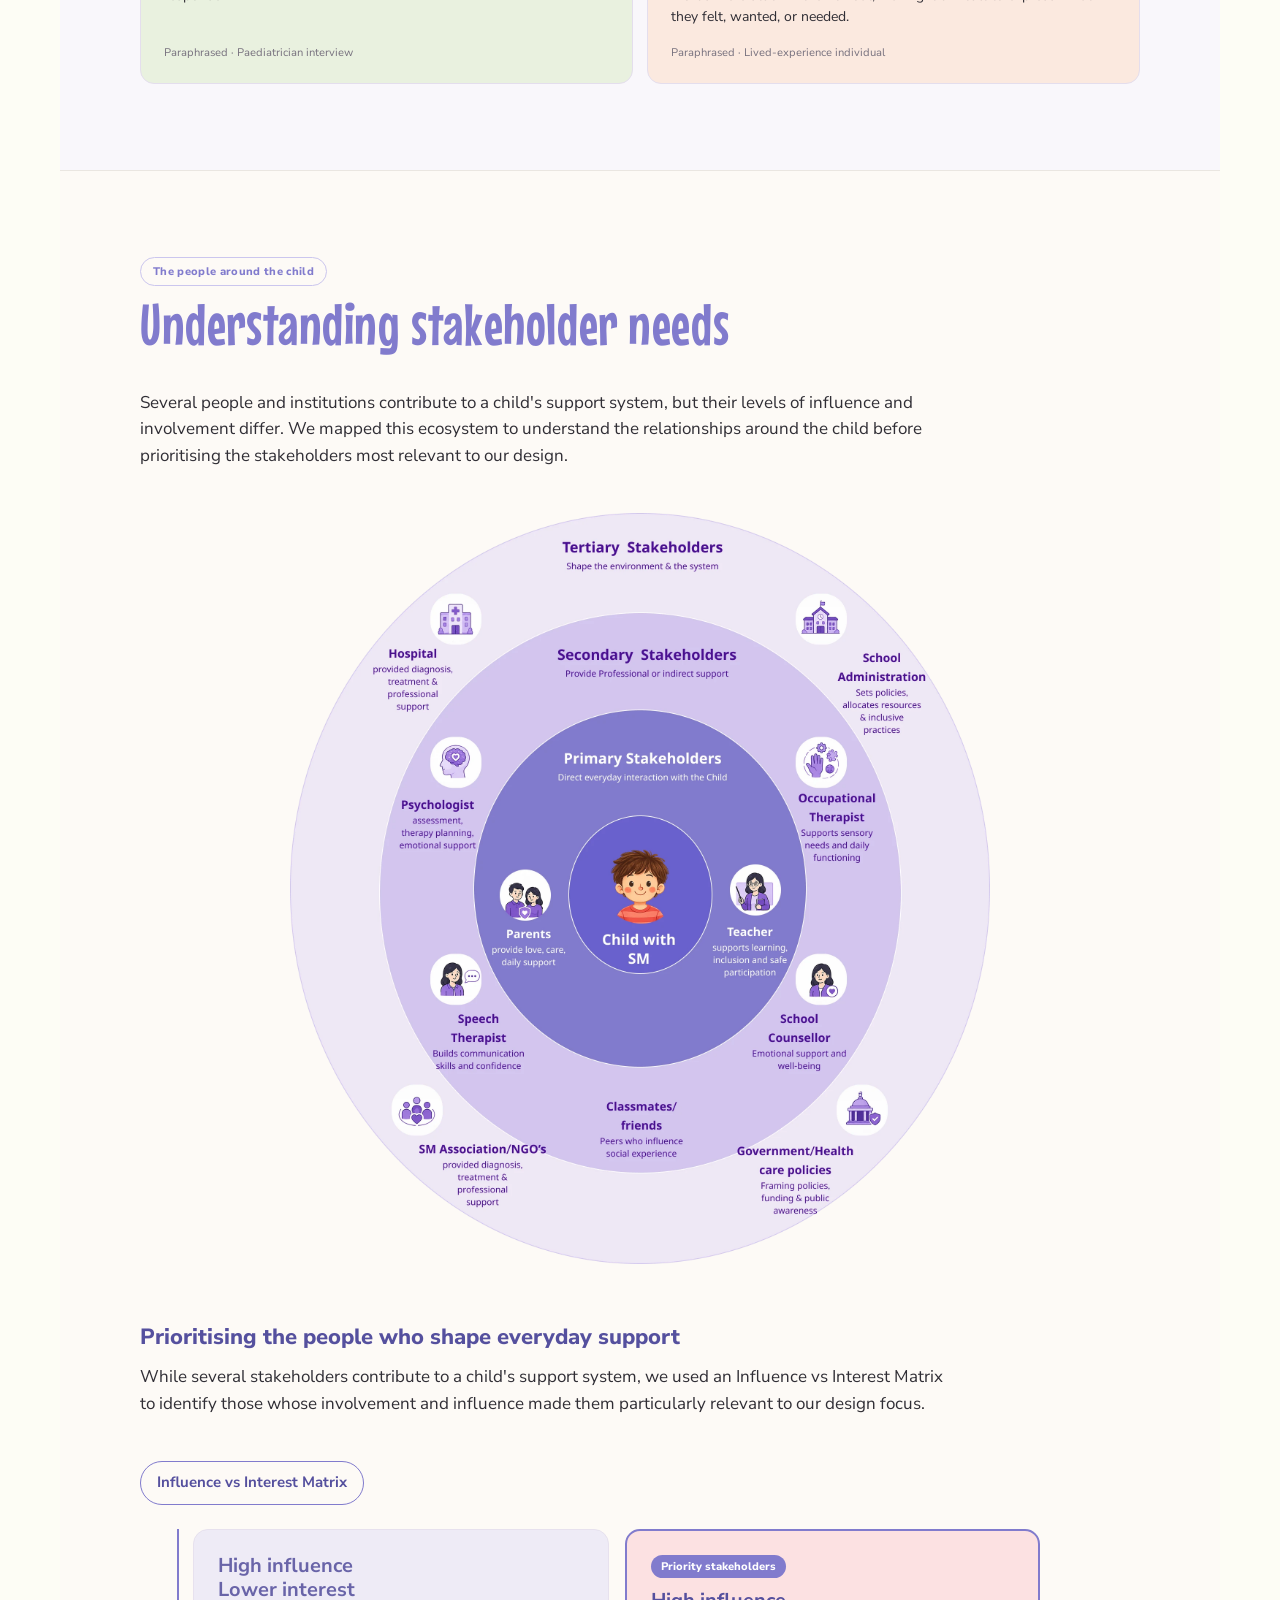
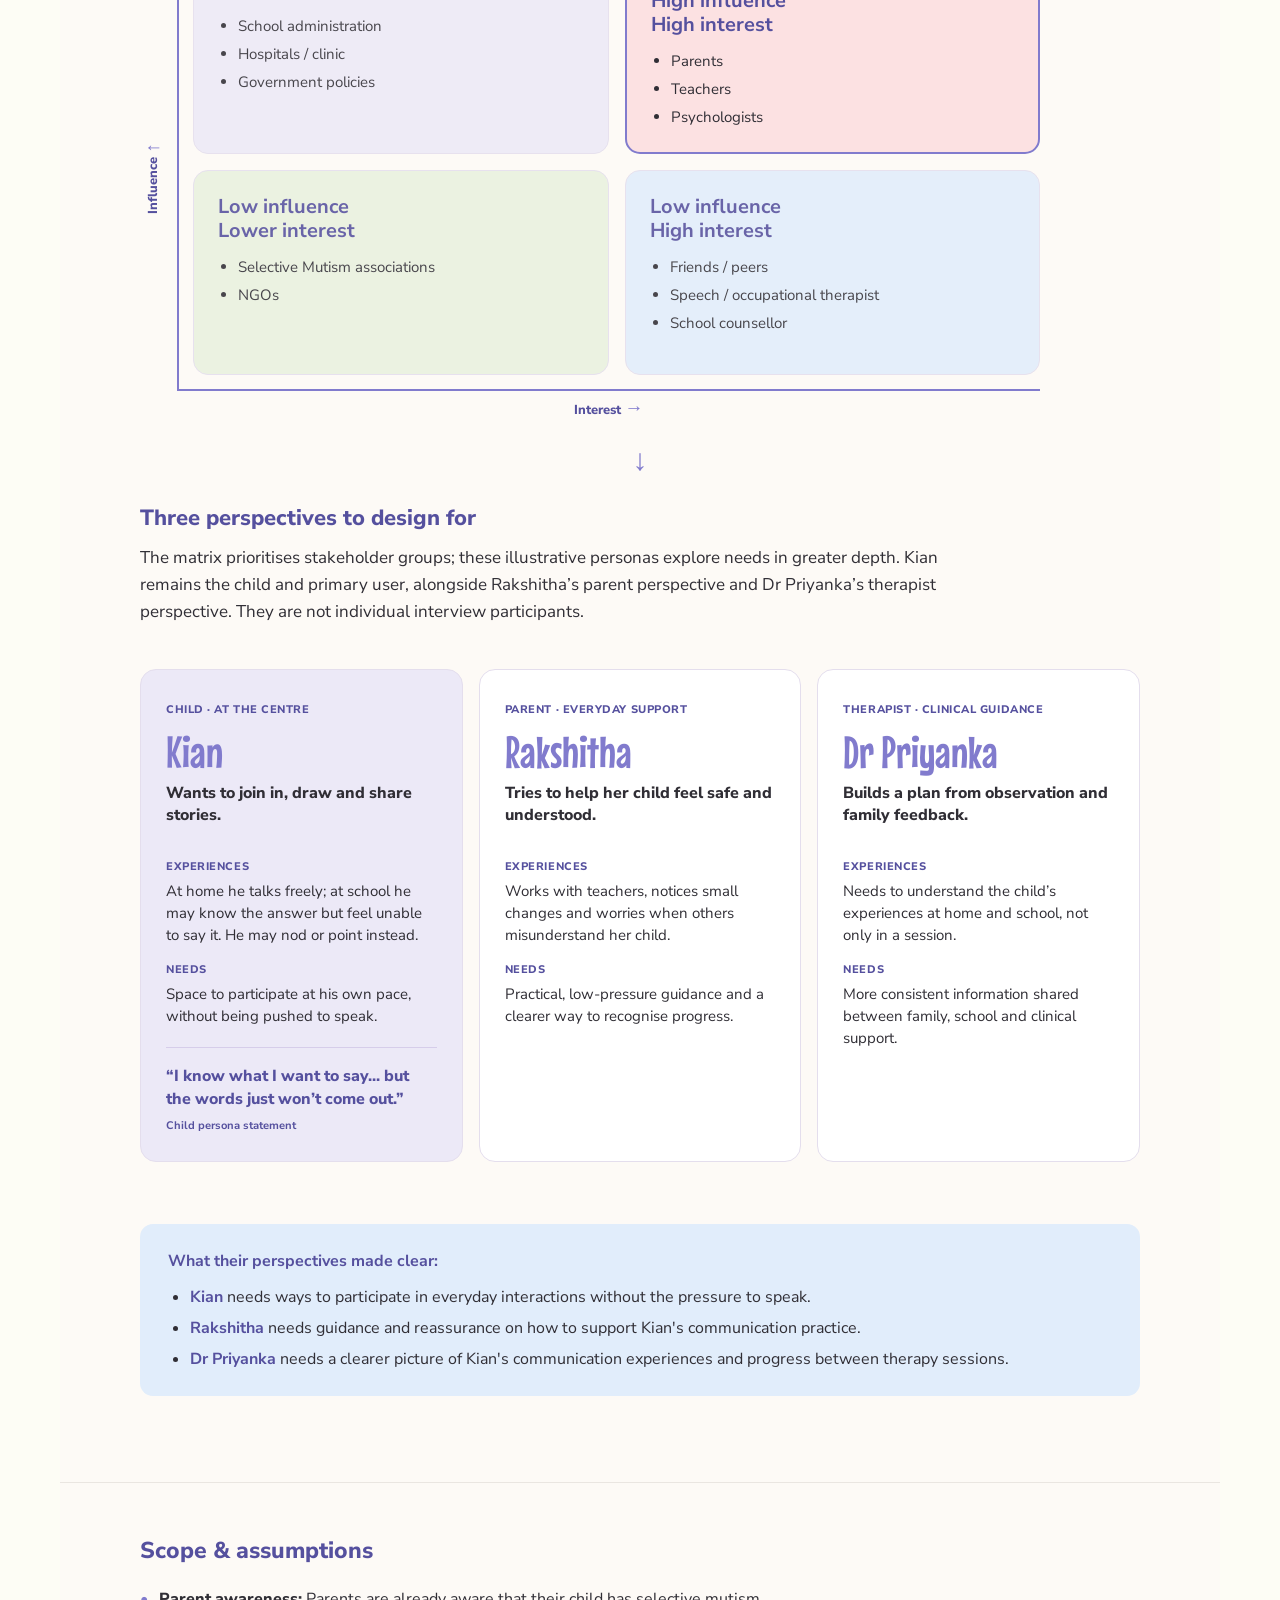
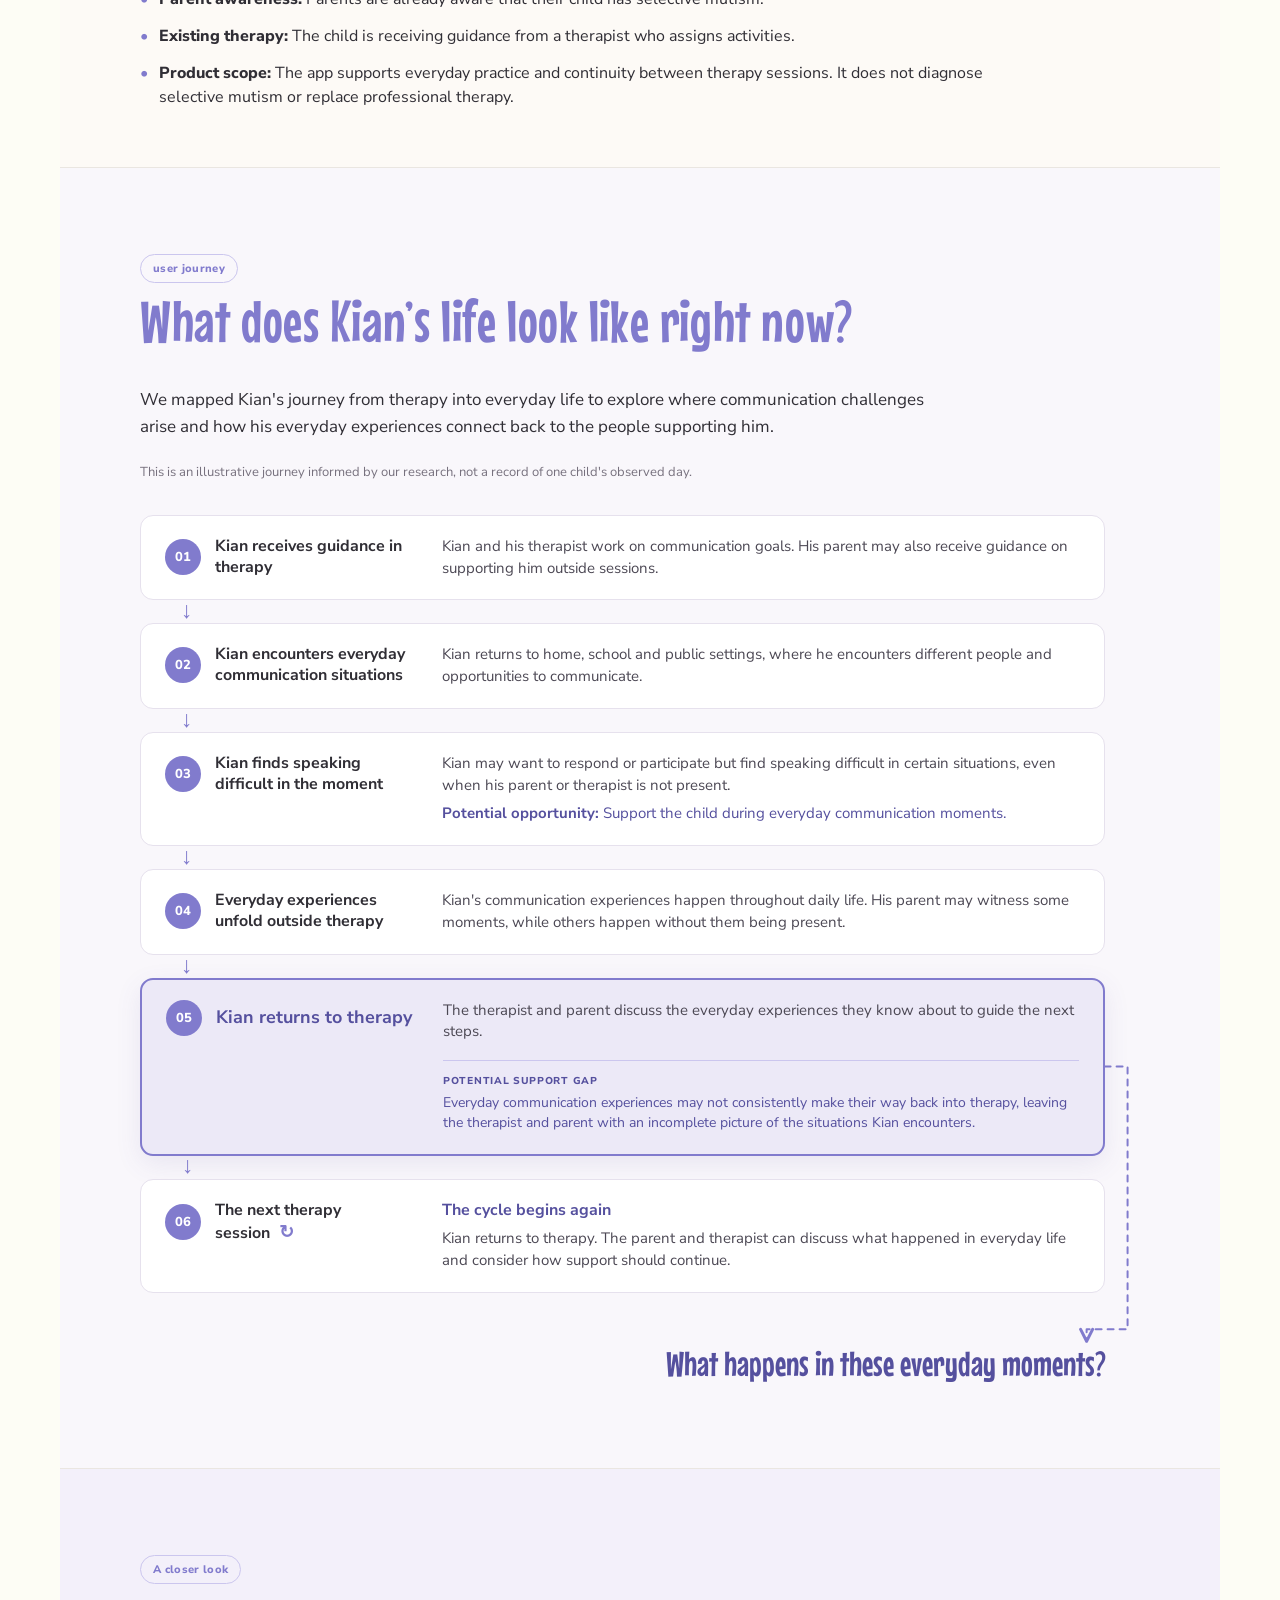
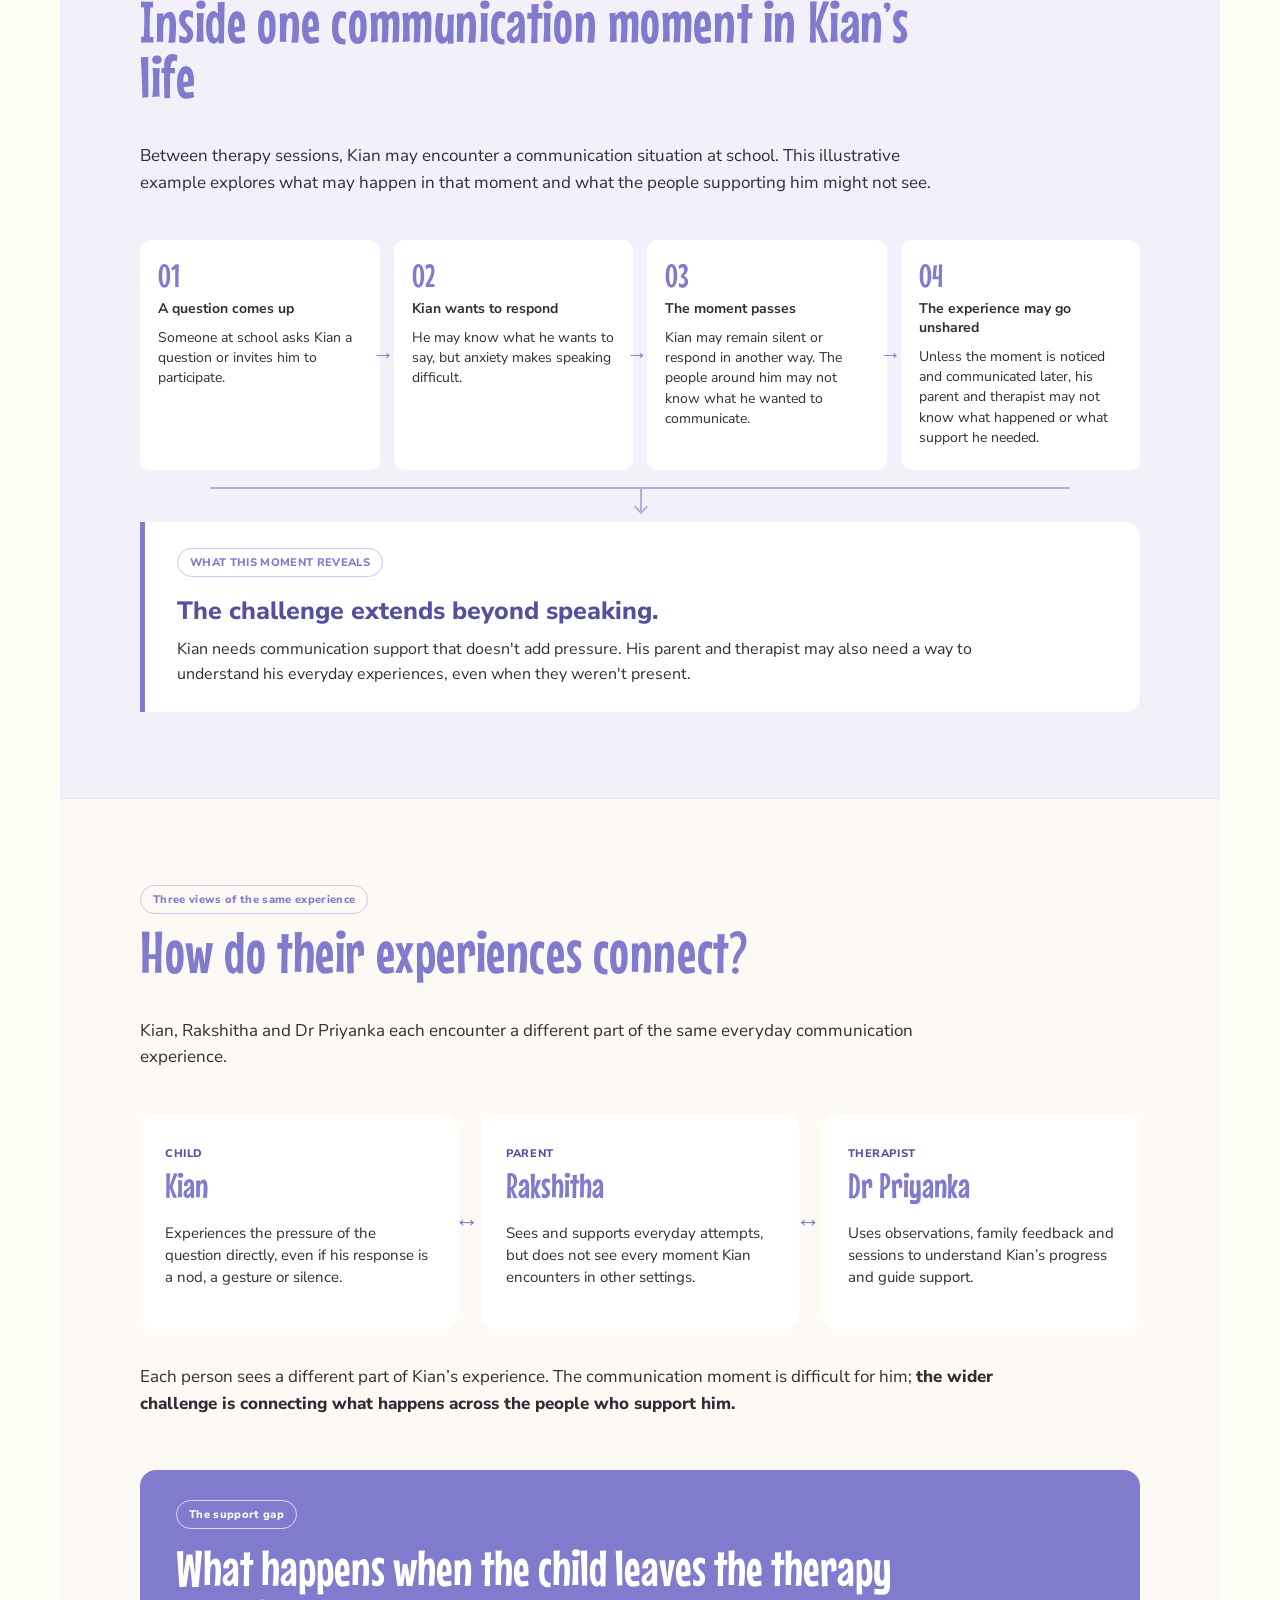
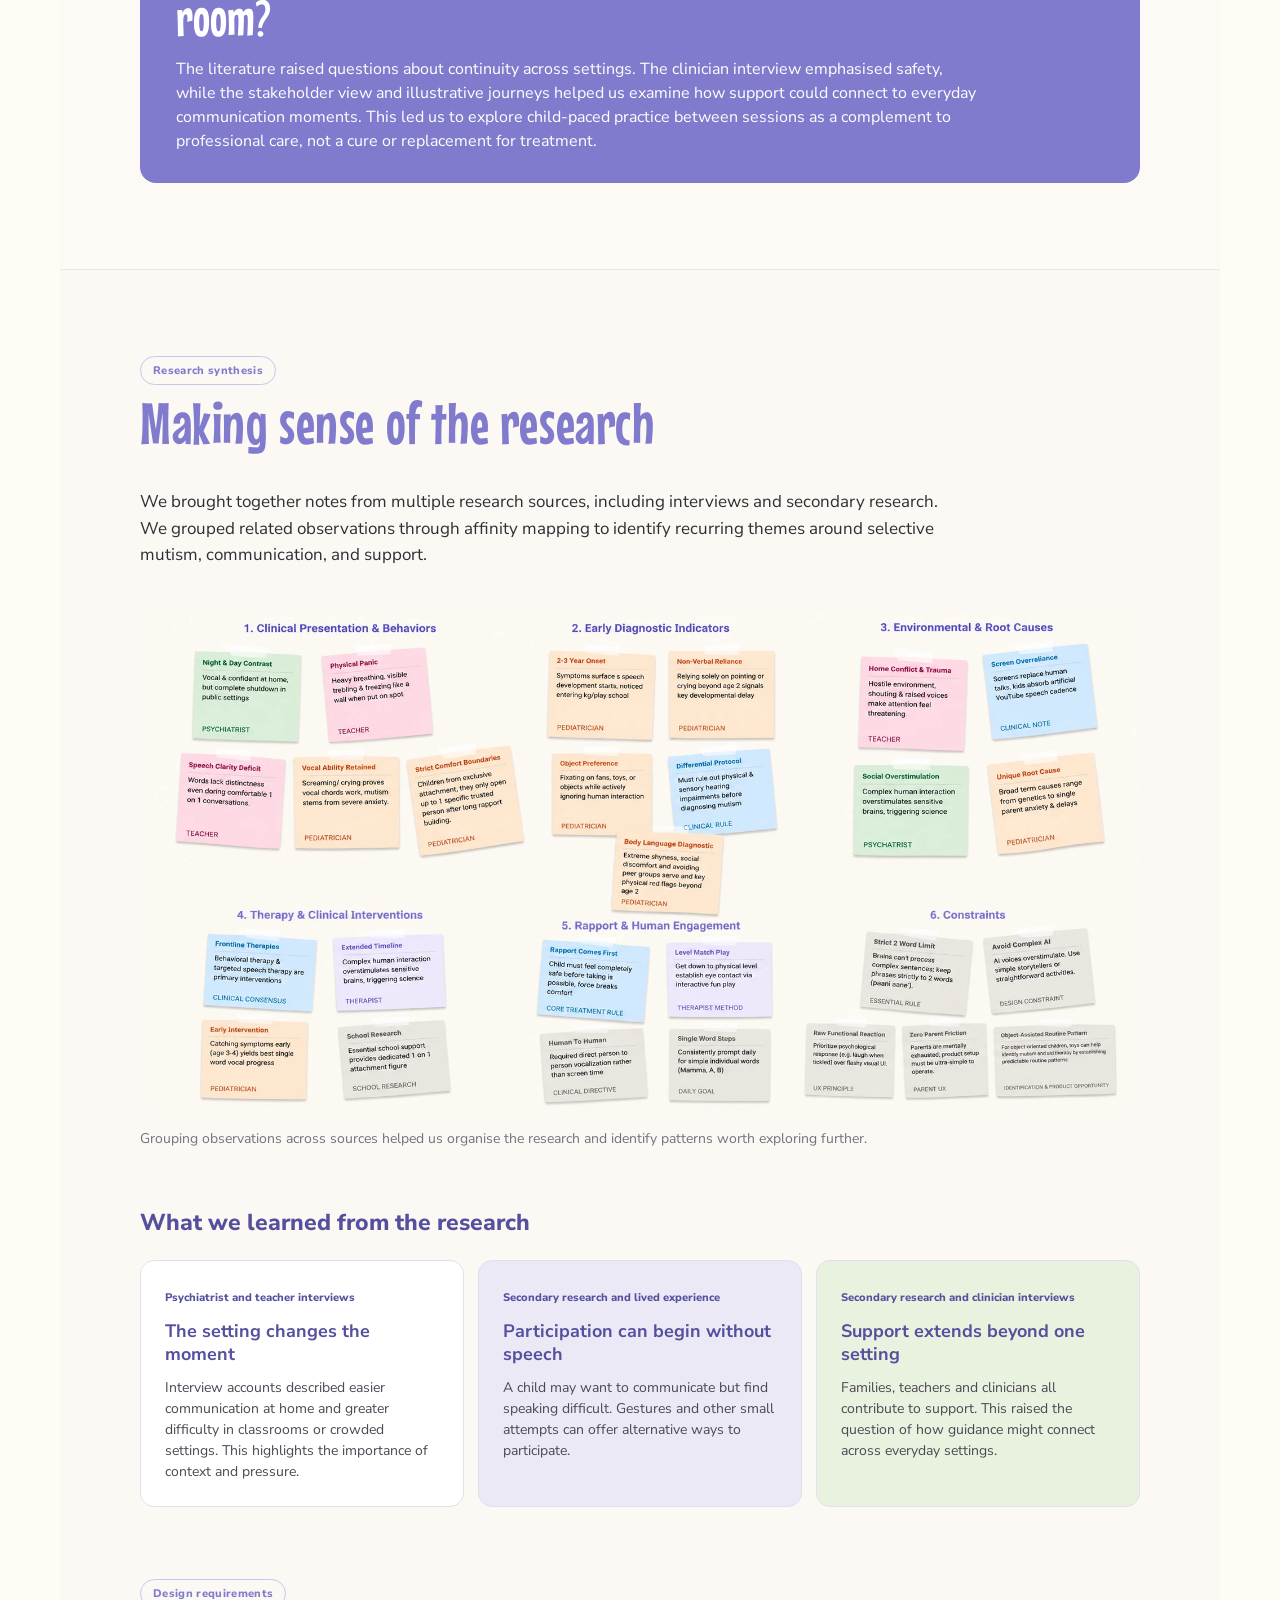
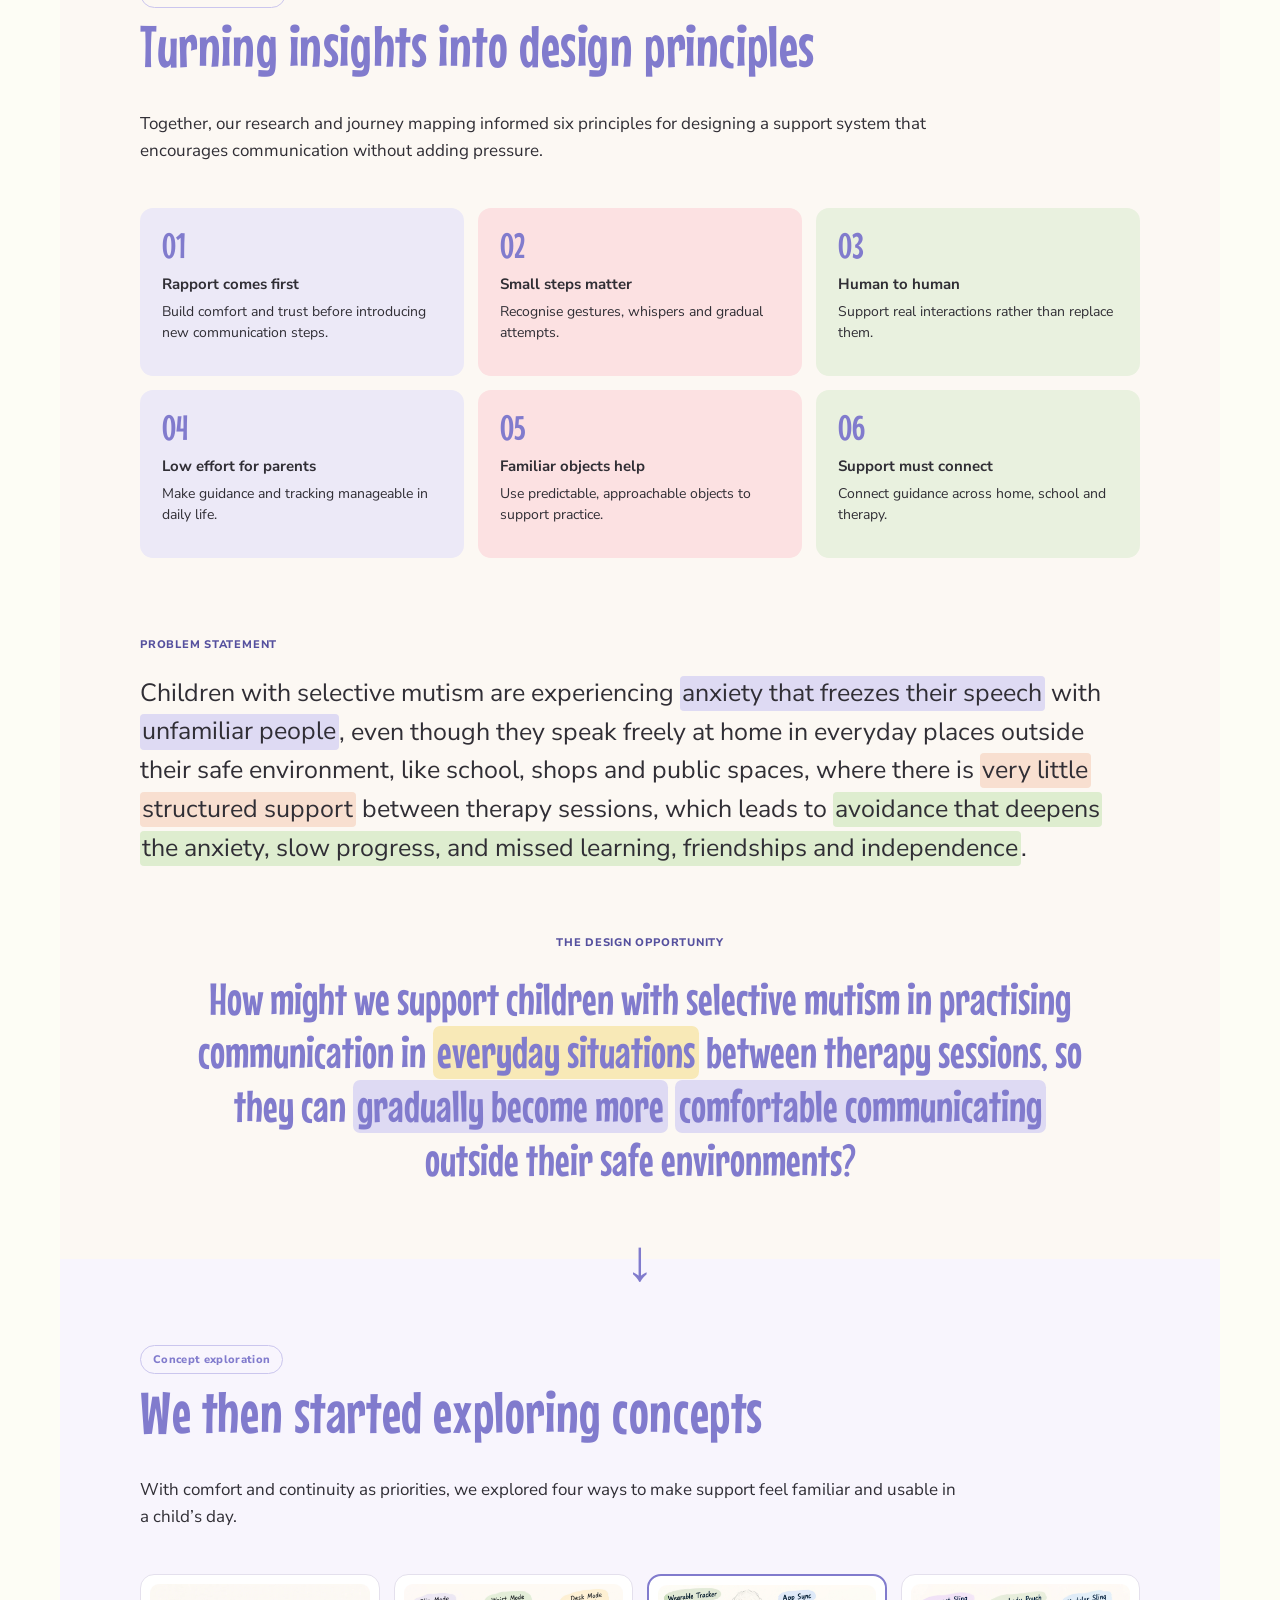
==== commit 5906dfb9: "Update portfolio" ====
--- a/case-study.html
+++ b/case-study.html
@@ -26,7 +26,7 @@
     <main class="study-main" data-study>
       <a class="study-back" href="projects.html"><span aria-hidden="true">←</span> All Projects</a>
       <h1 class="study-title" data-study-title></h1>
-      <img class="study-preview" data-study-image src="Assets/web/sm.webp" alt="Project preview" width="2000" height="1167">
+      <img class="study-preview" data-study-image src="Assets/web/sm.webp" alt="Project preview" width="2000" height="1166">
       <p class="study-status">Full case study coming soon.</p>
     </main>
     <footer class="site-footer">
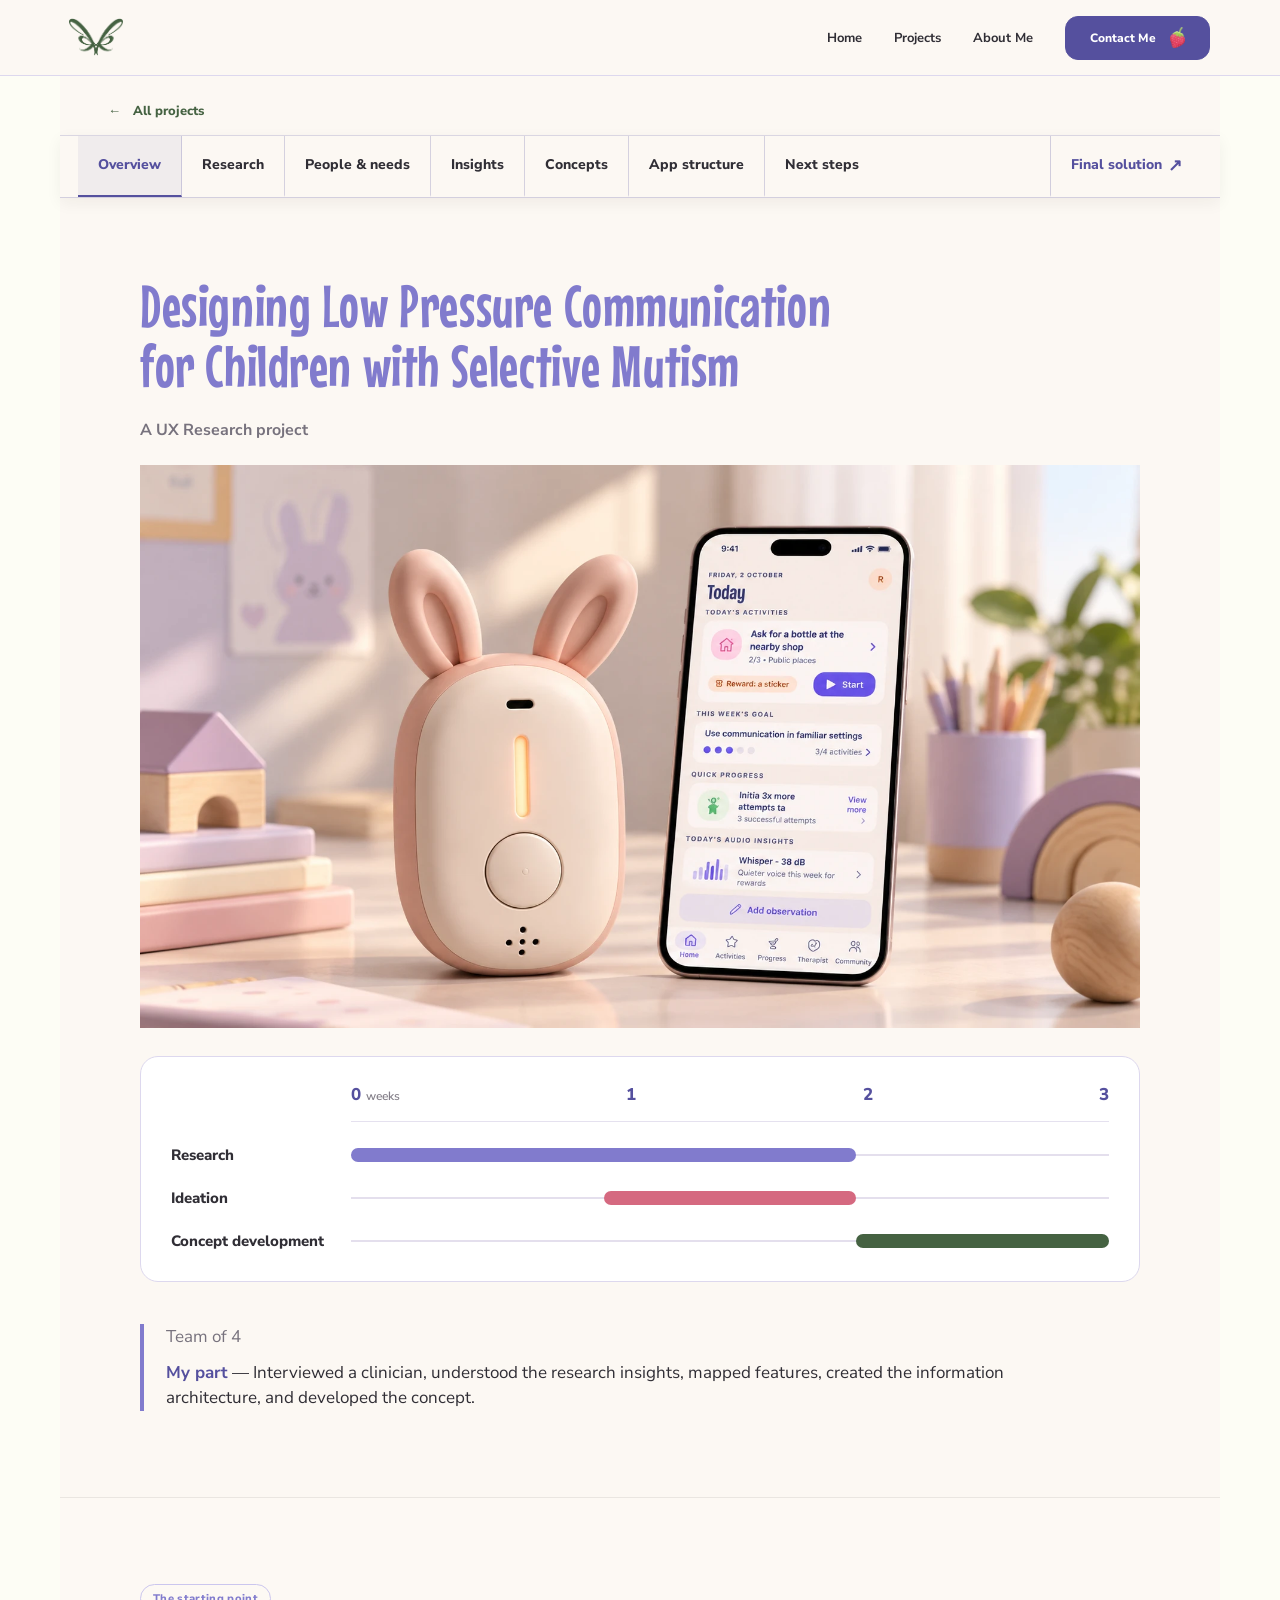
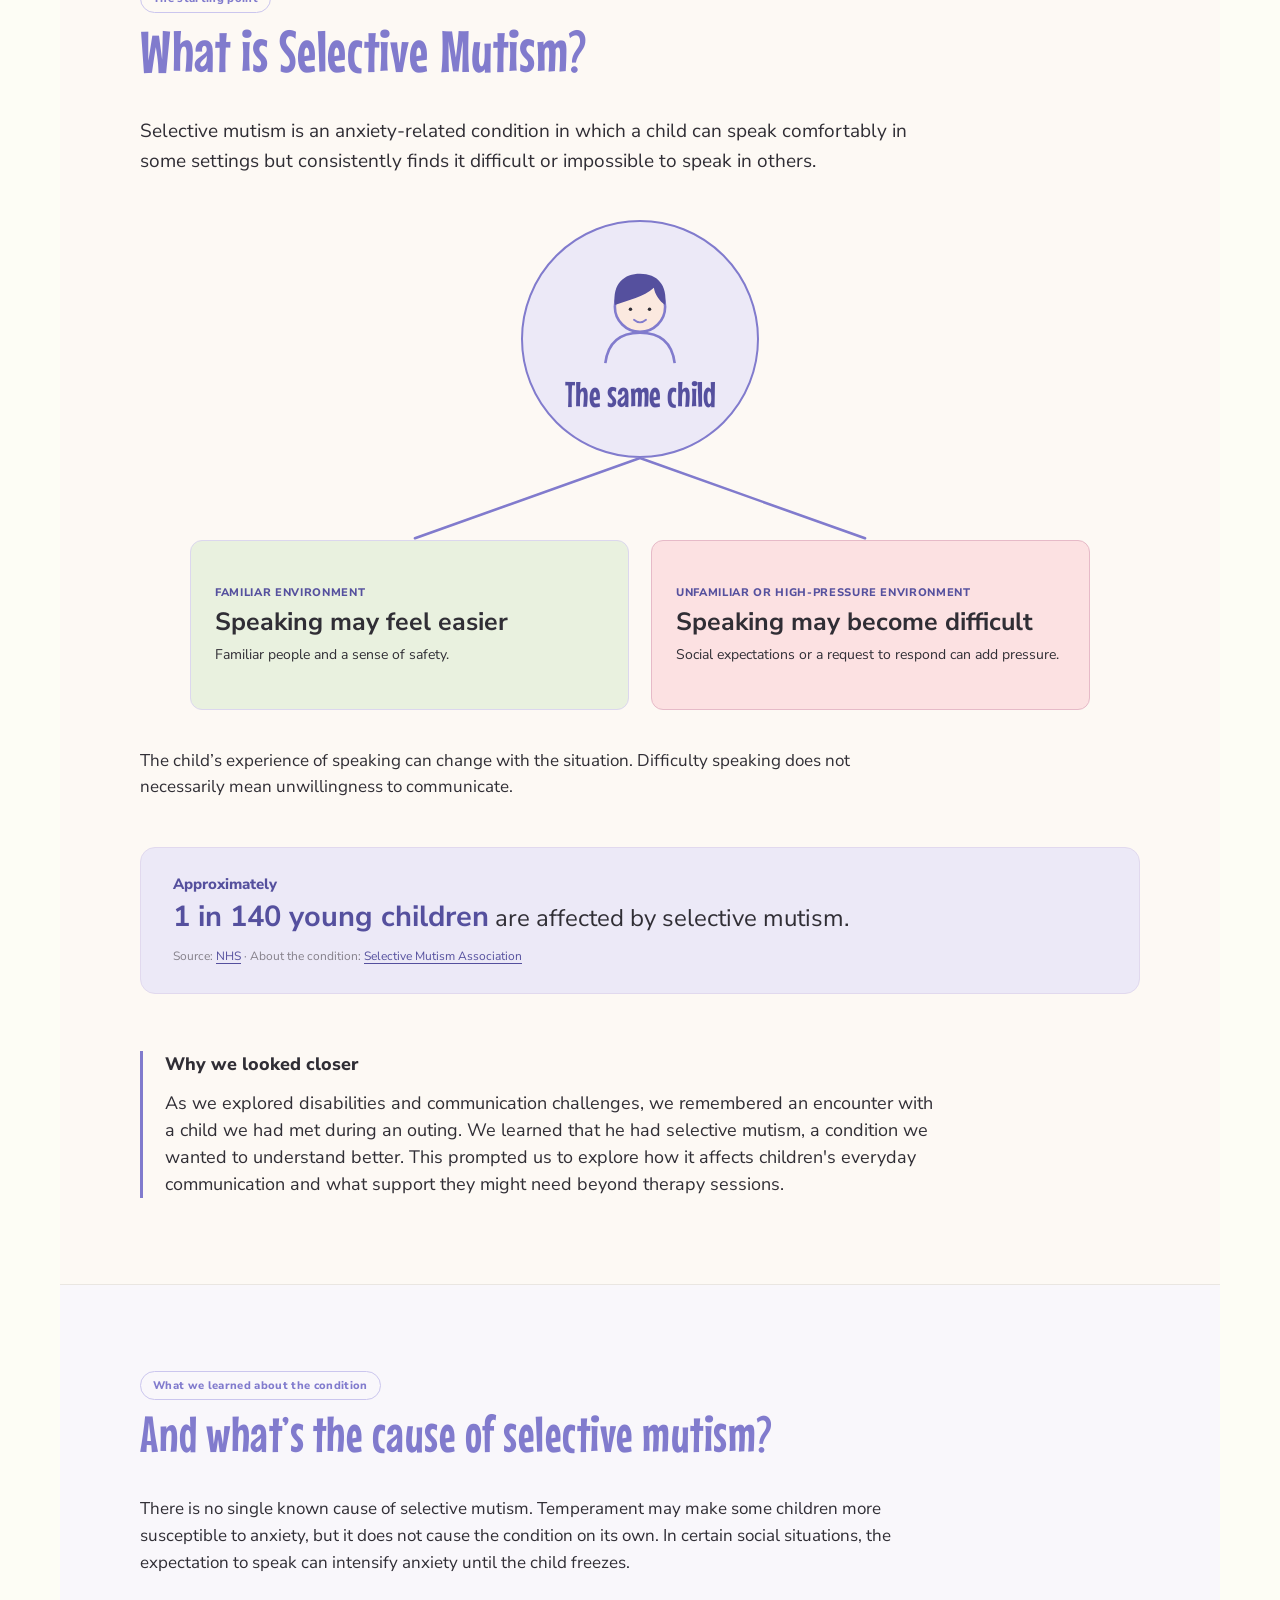
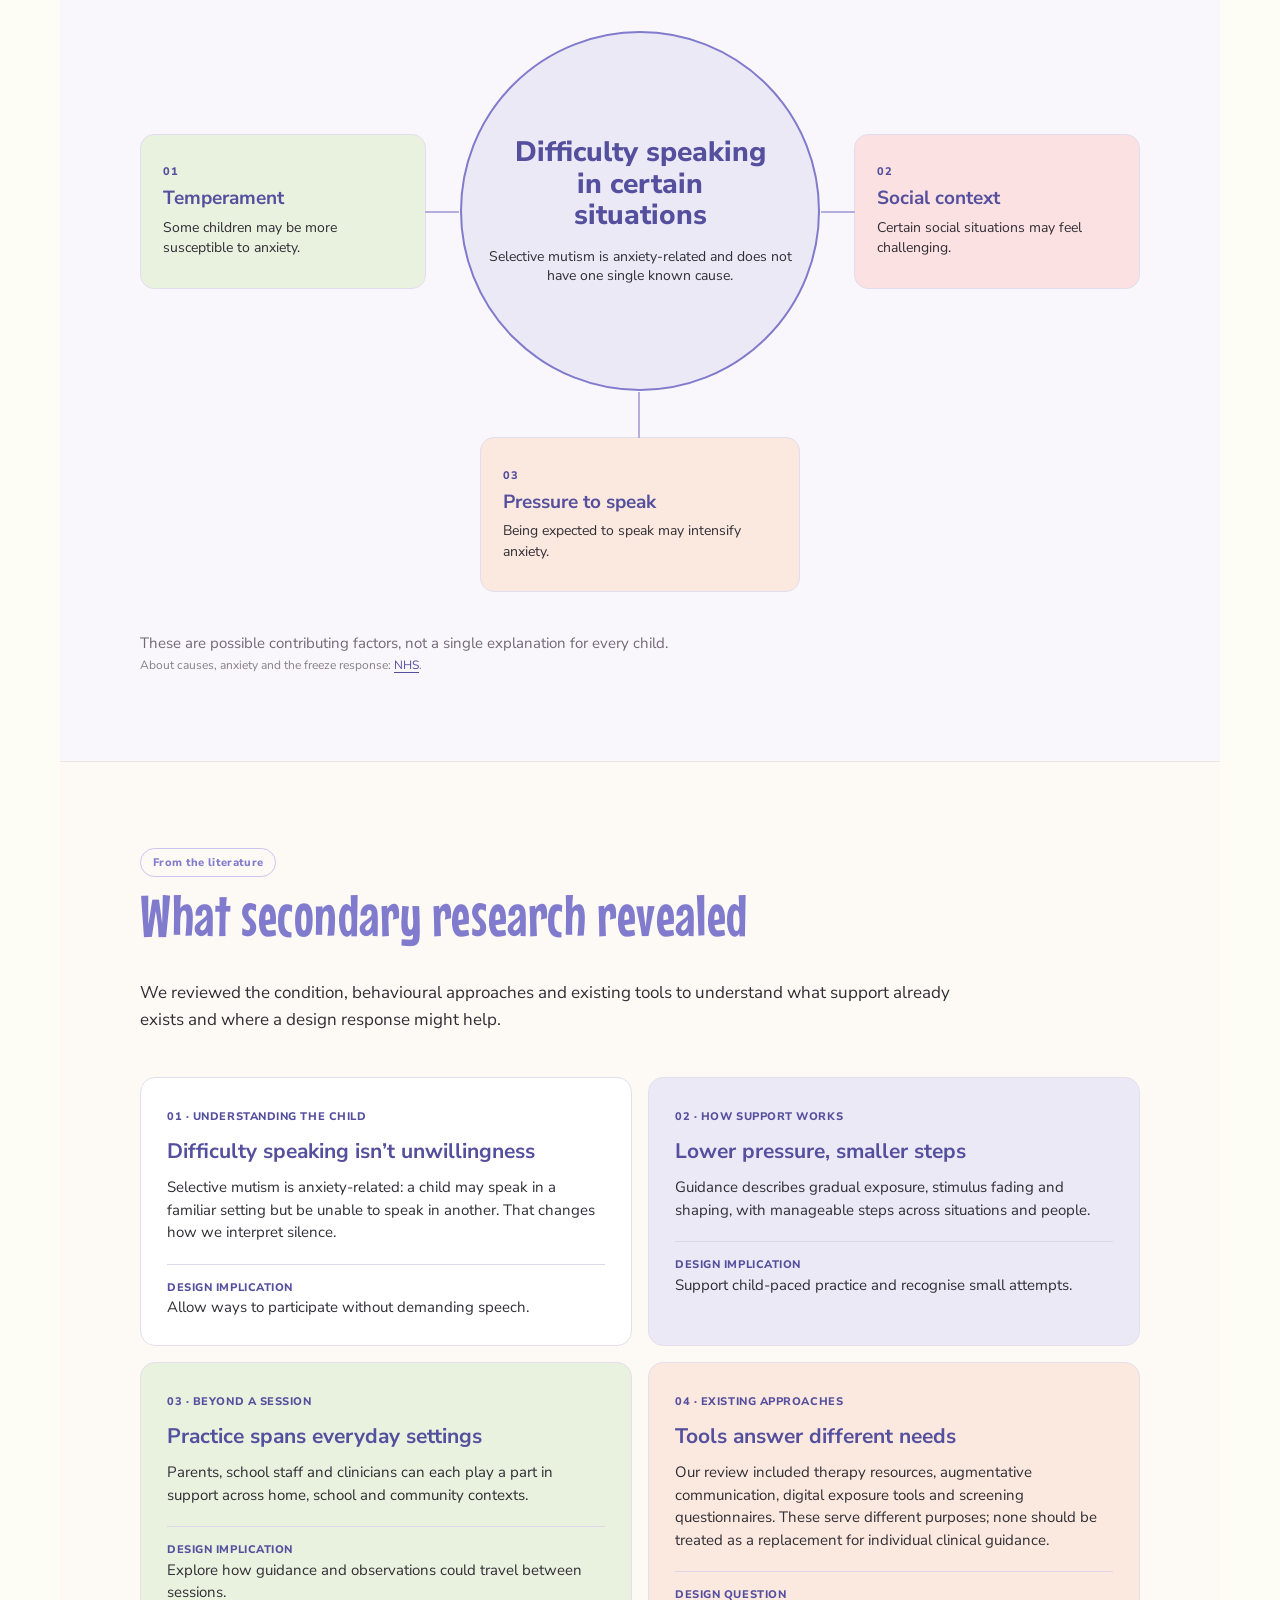
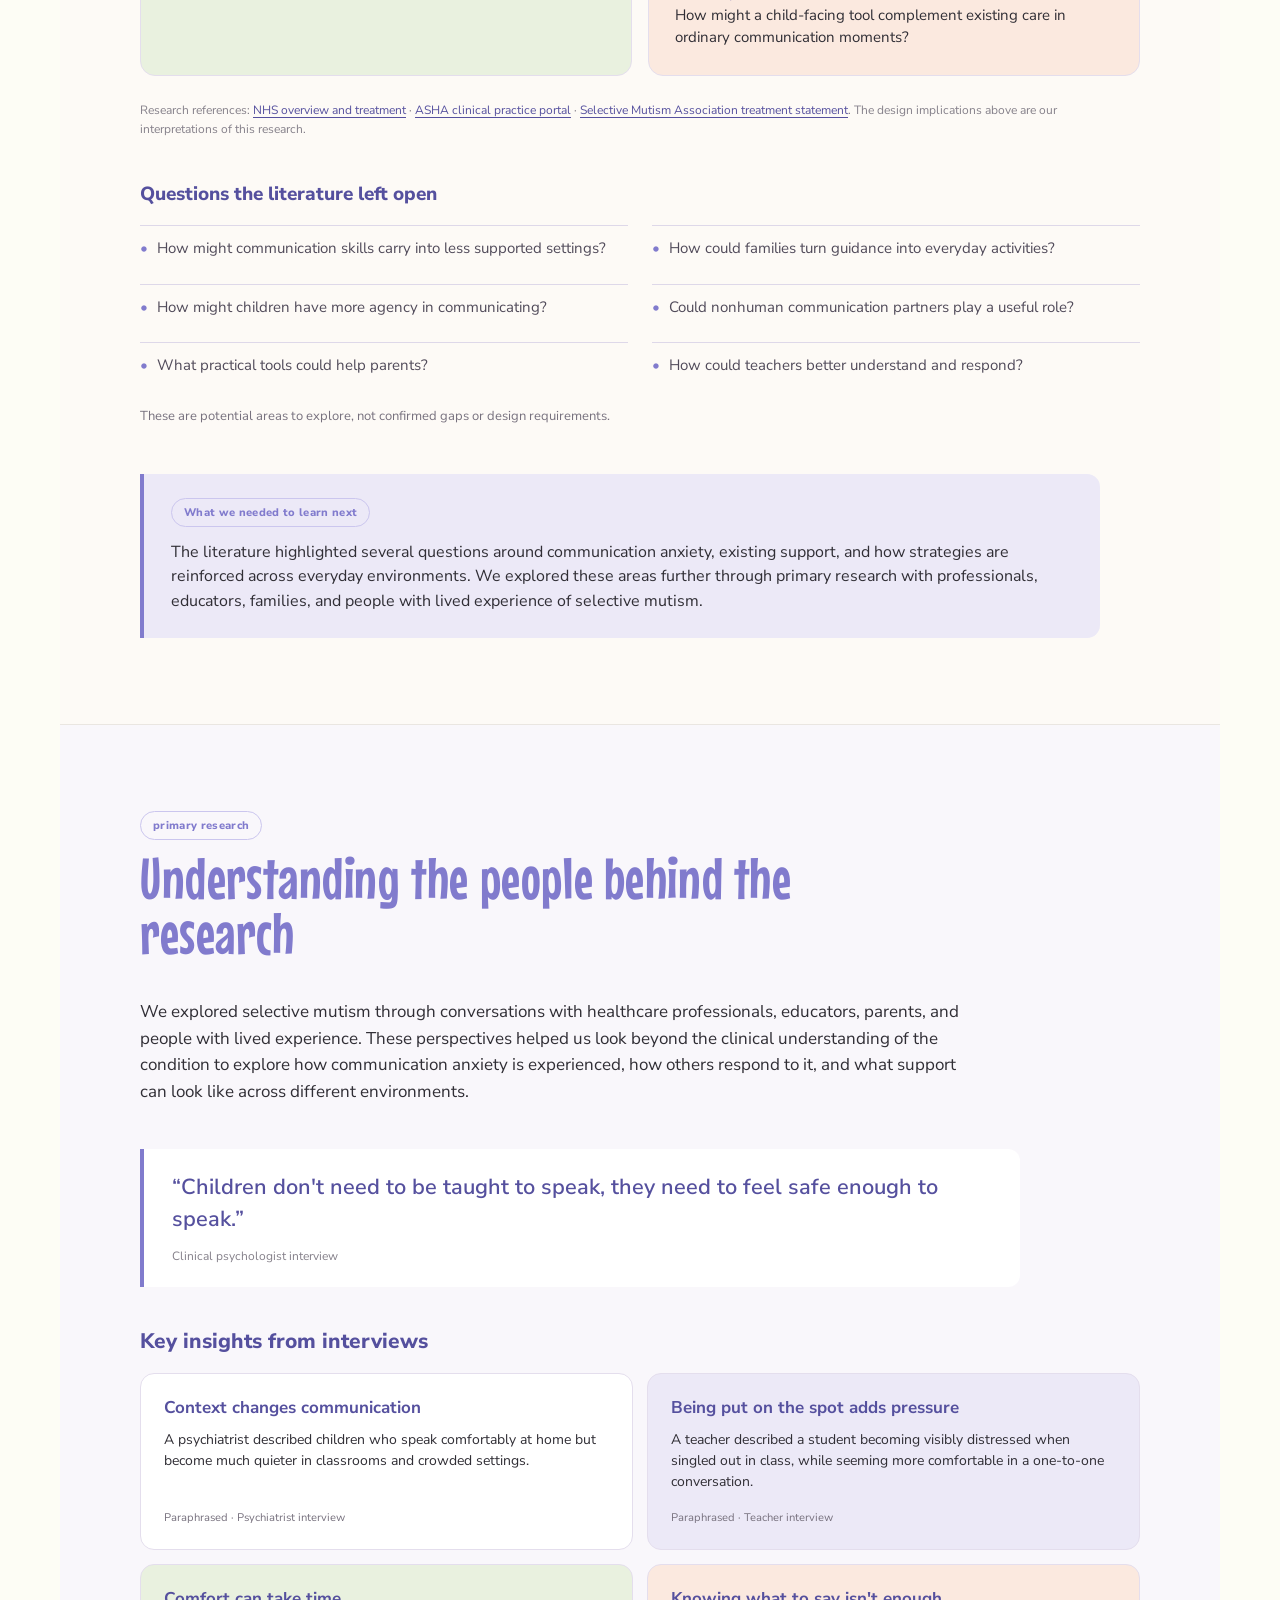
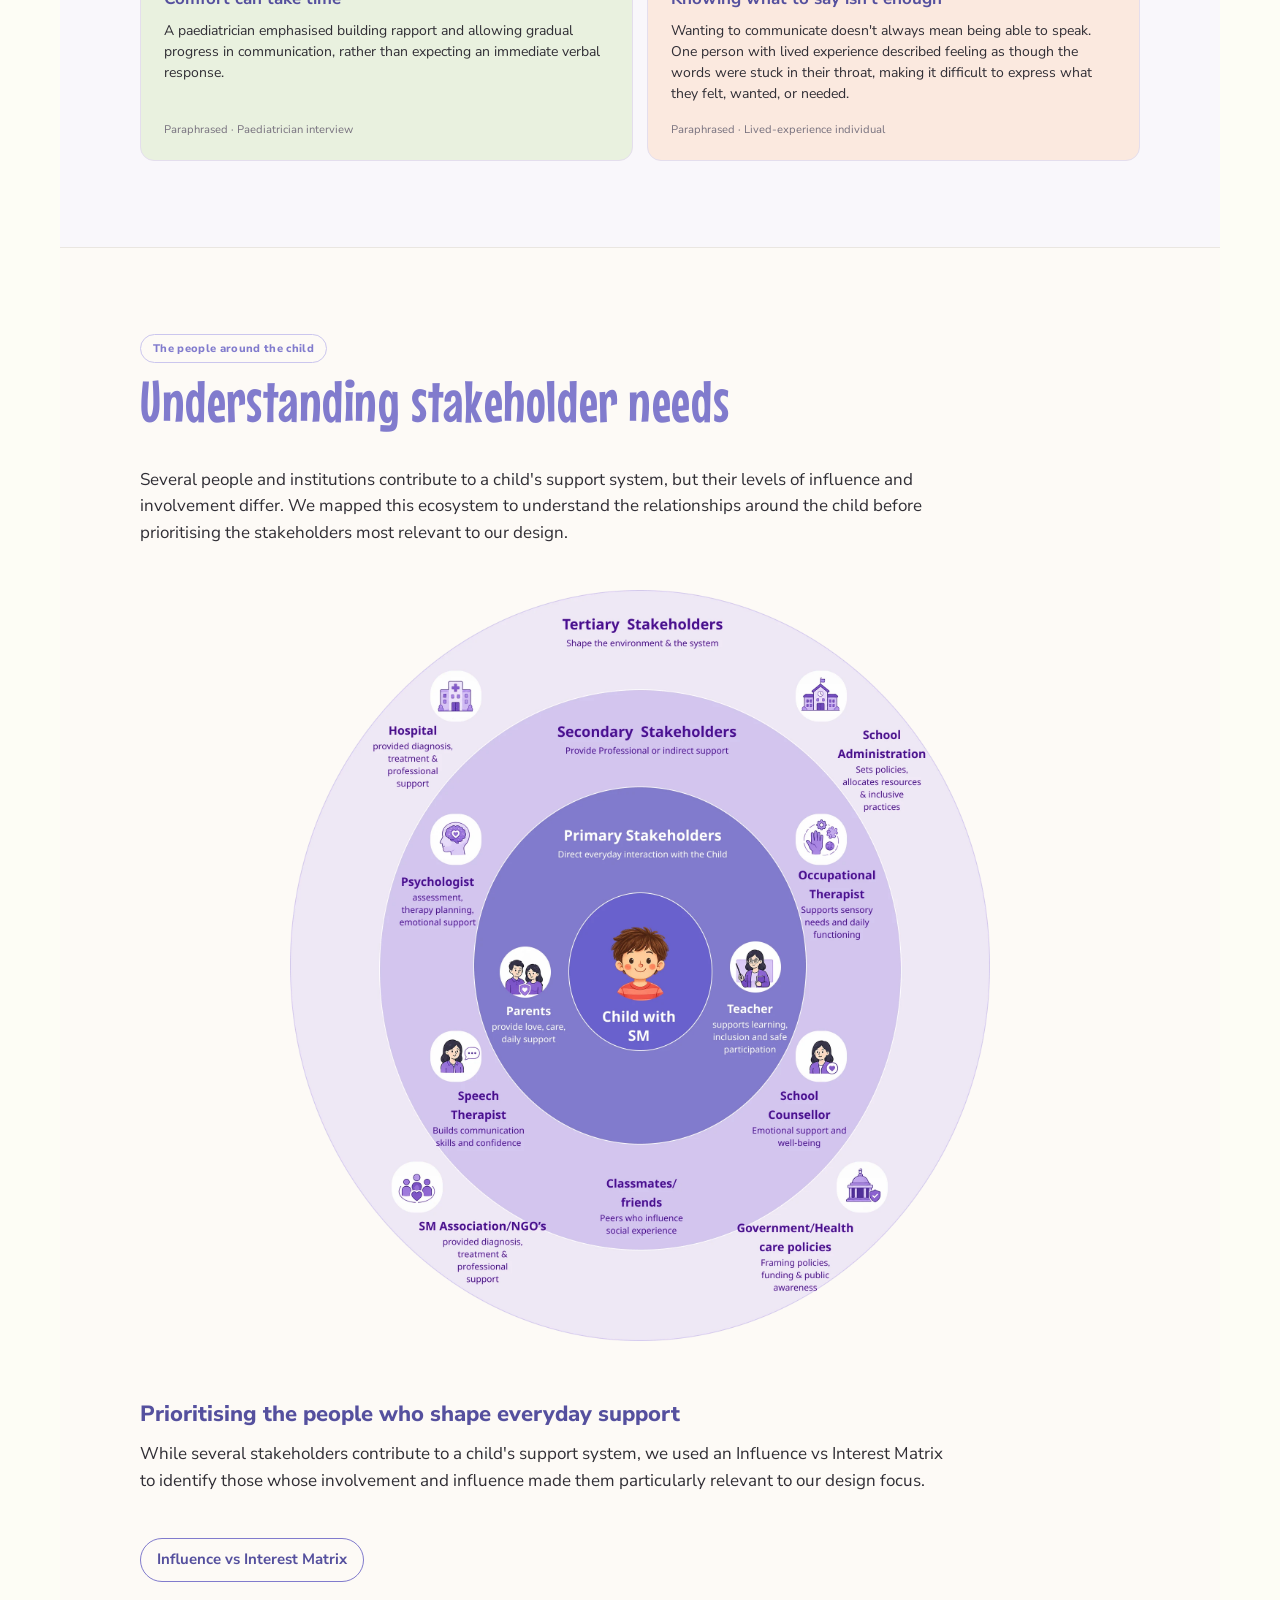
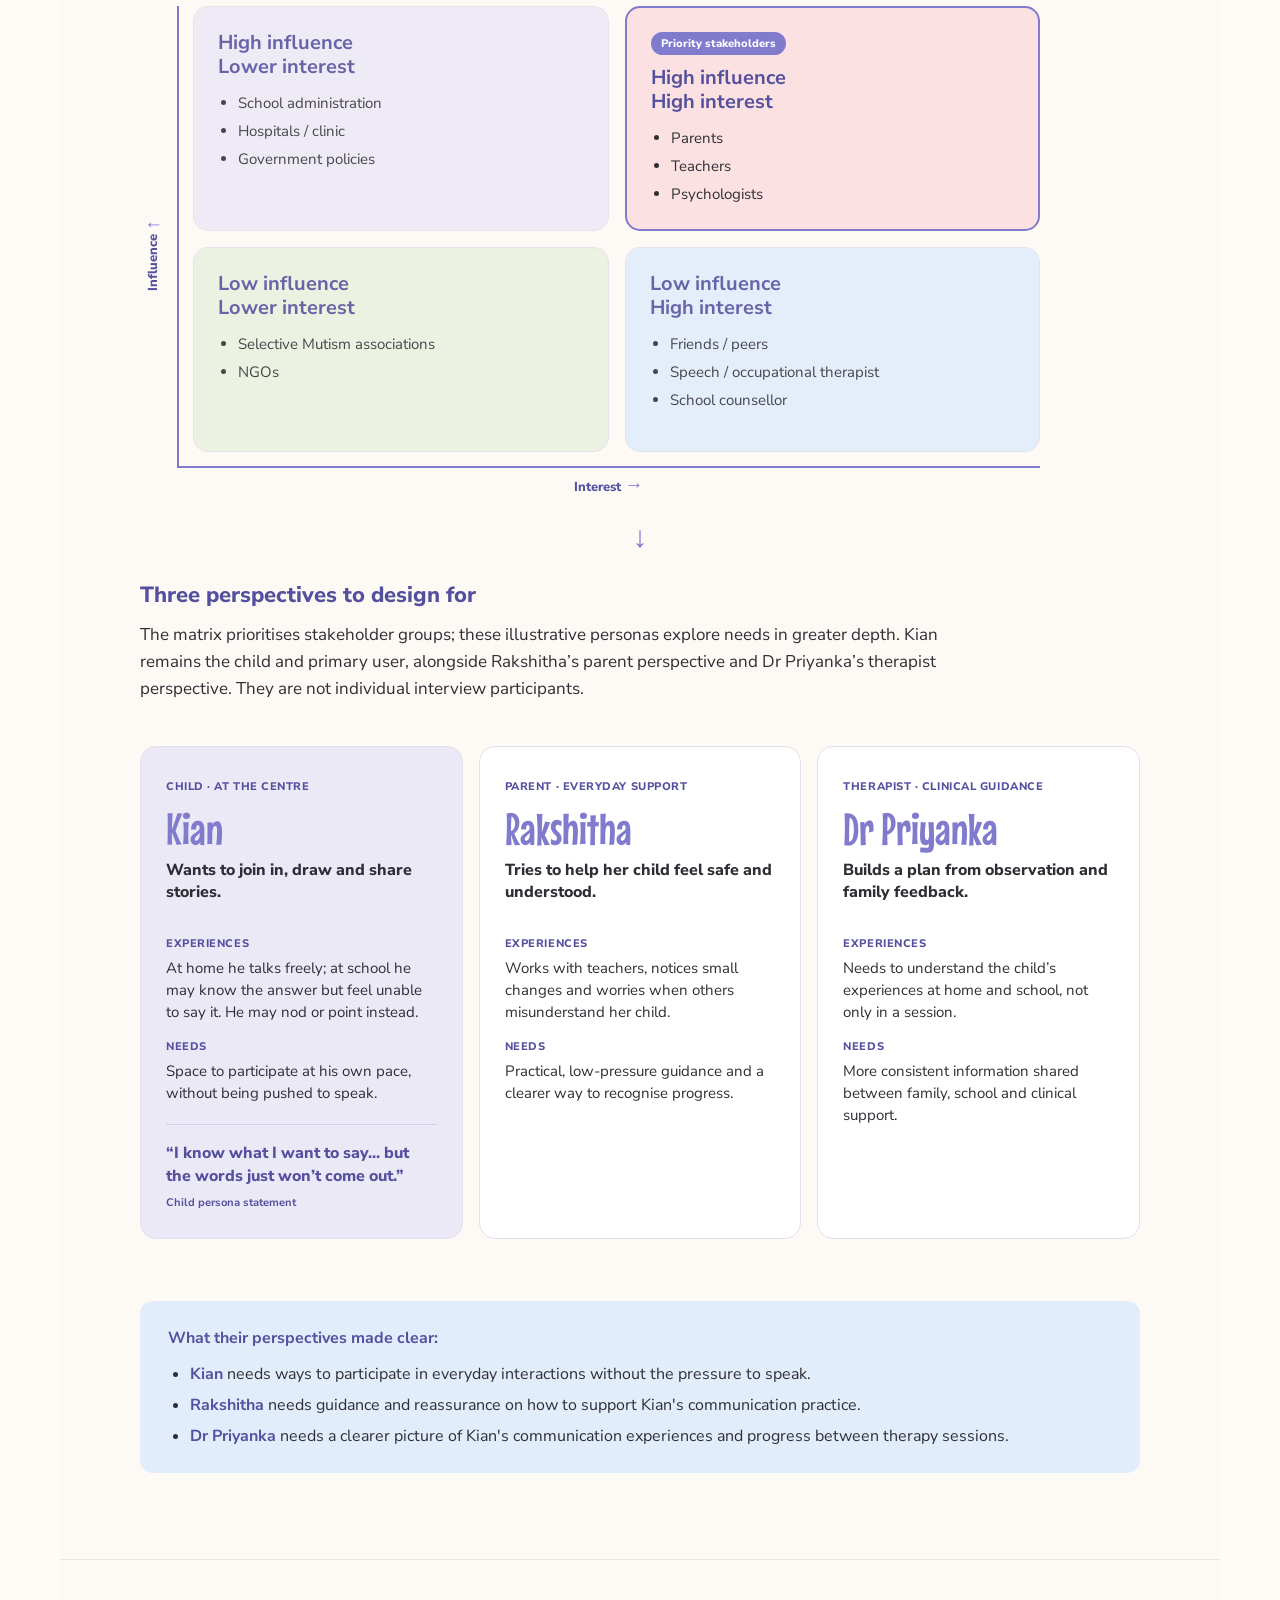
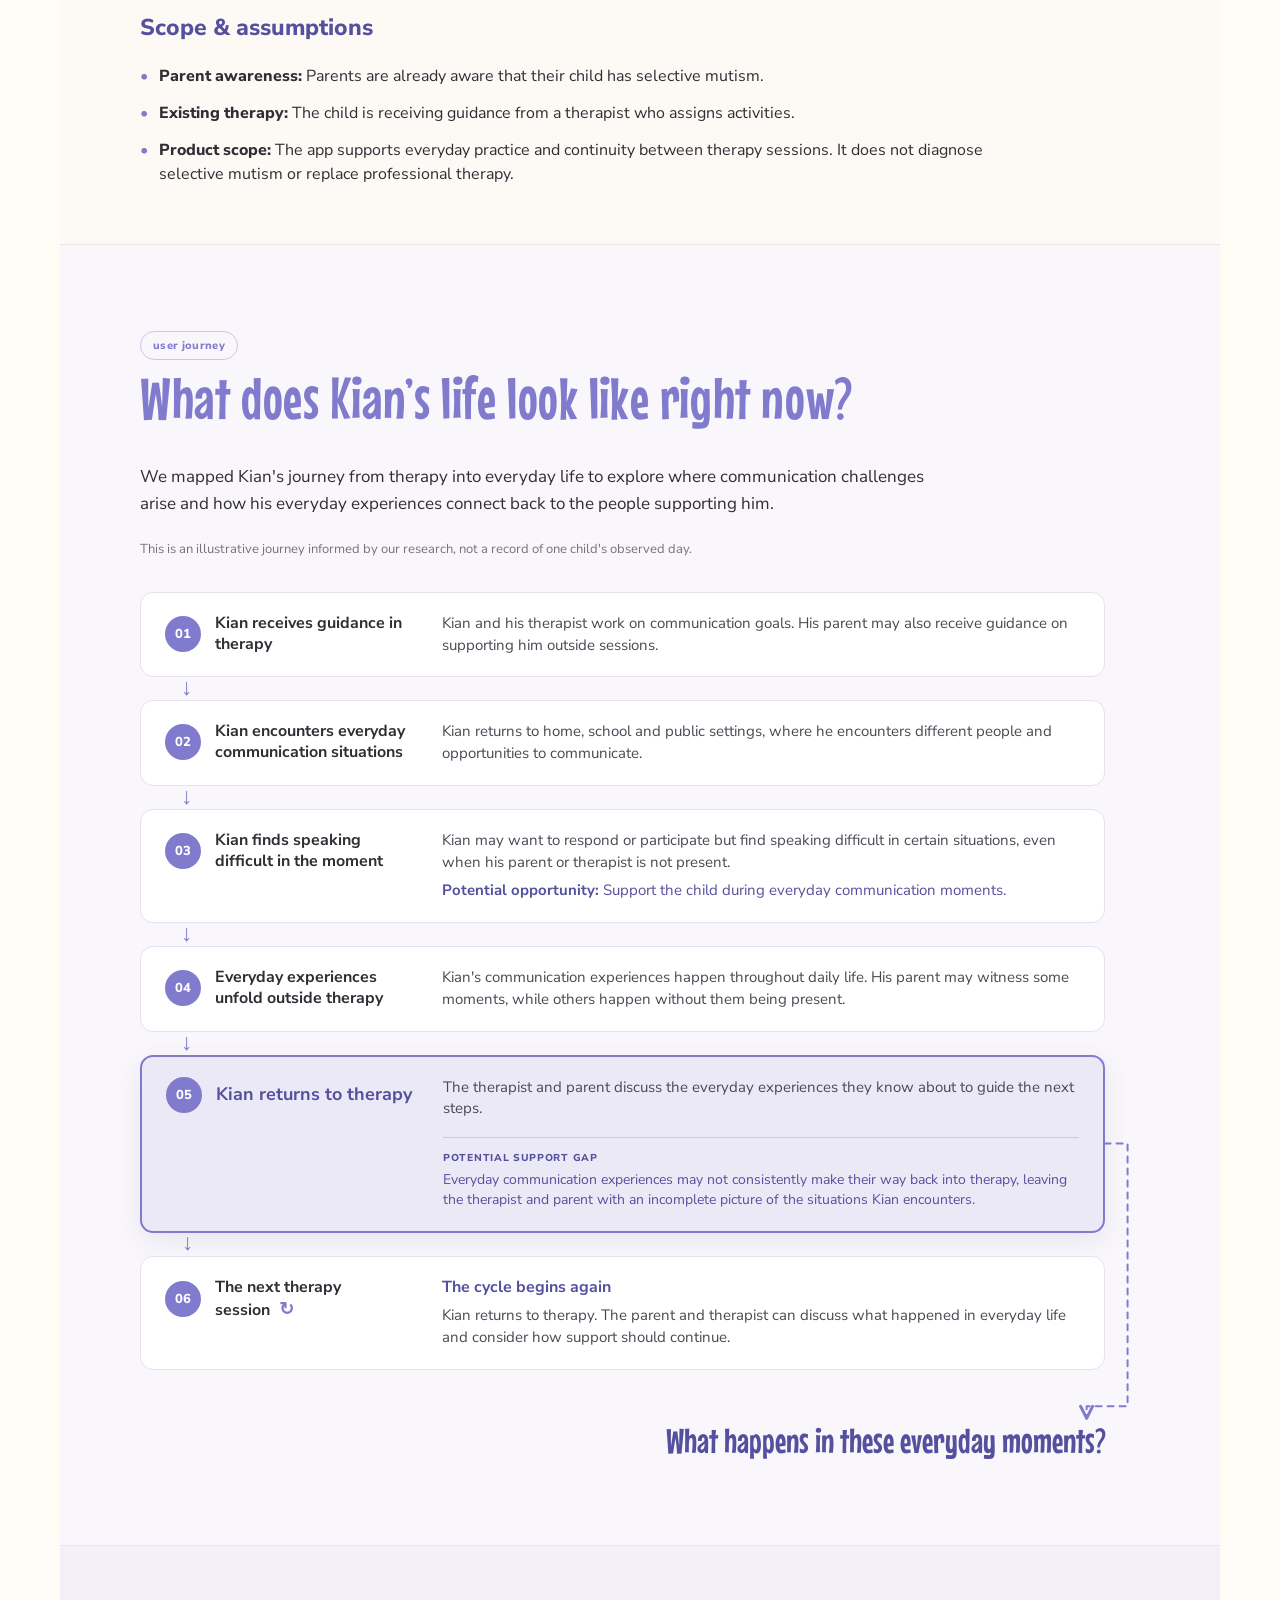
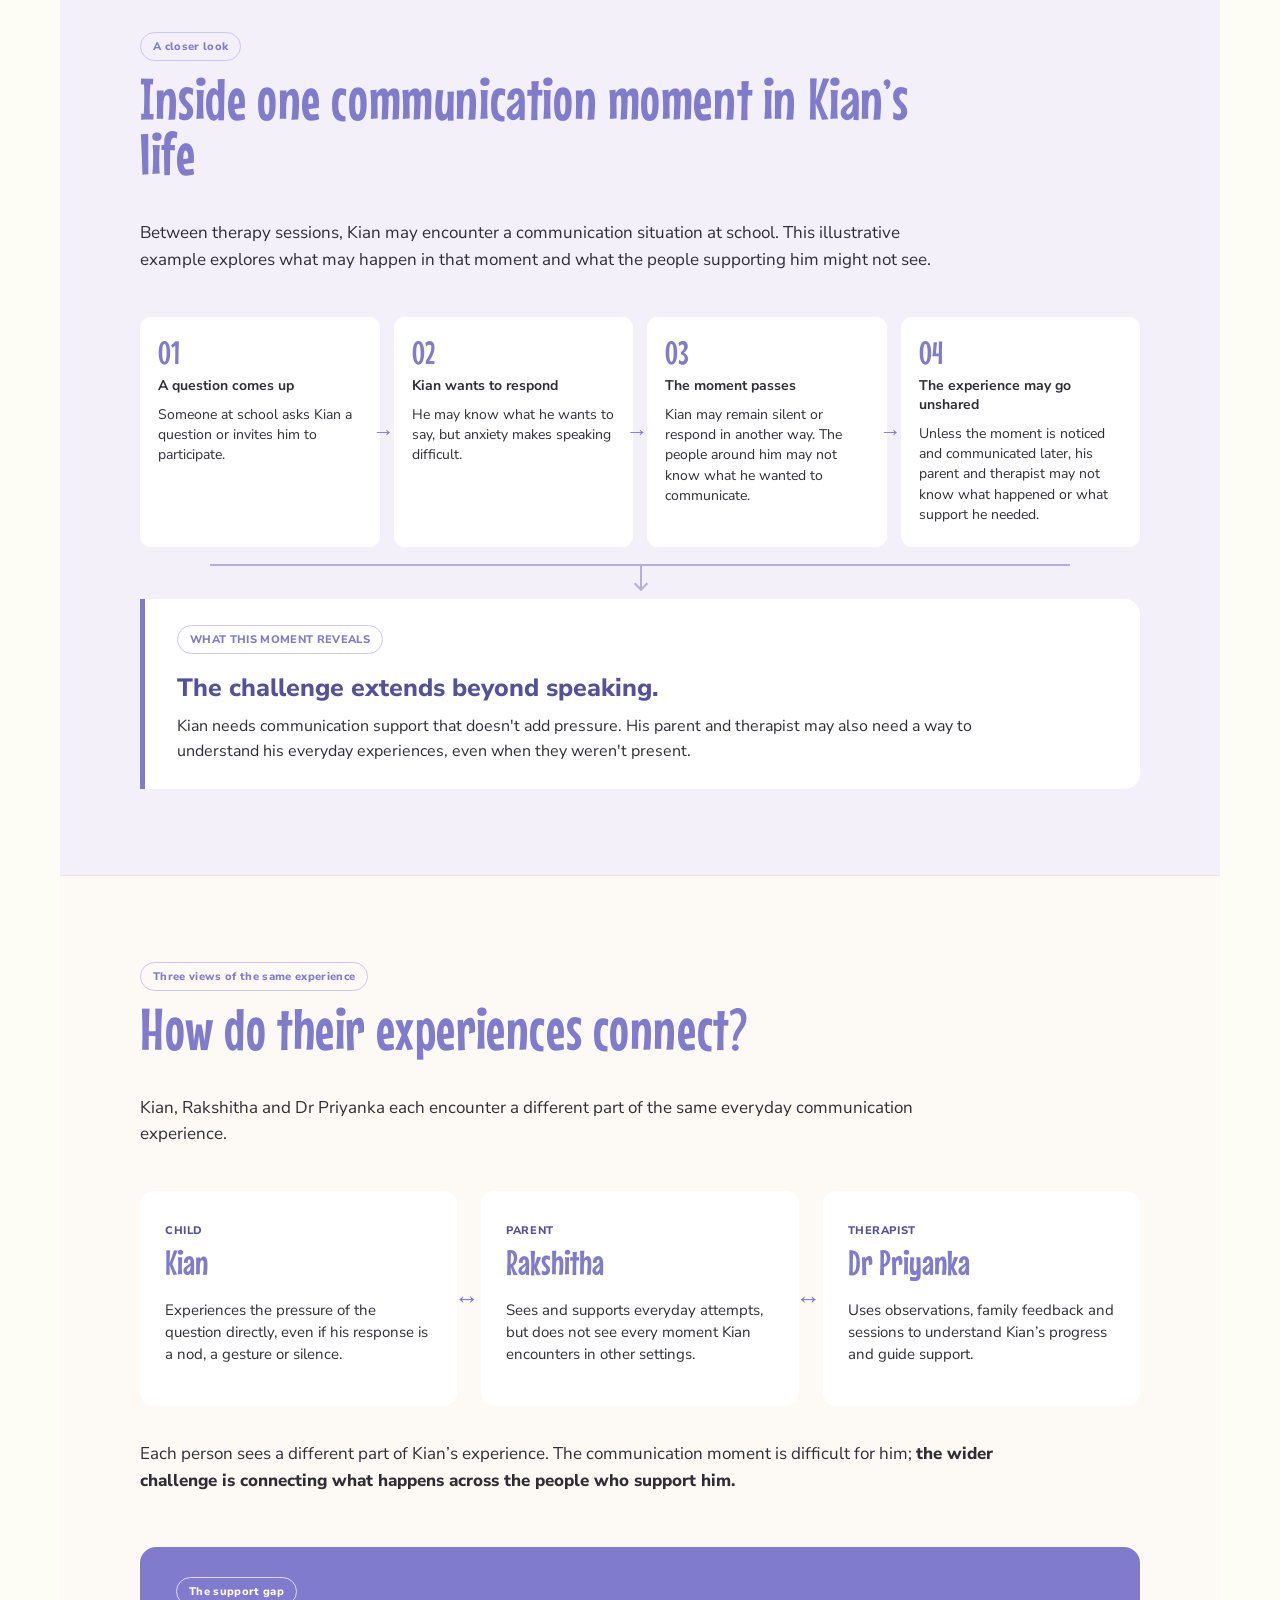
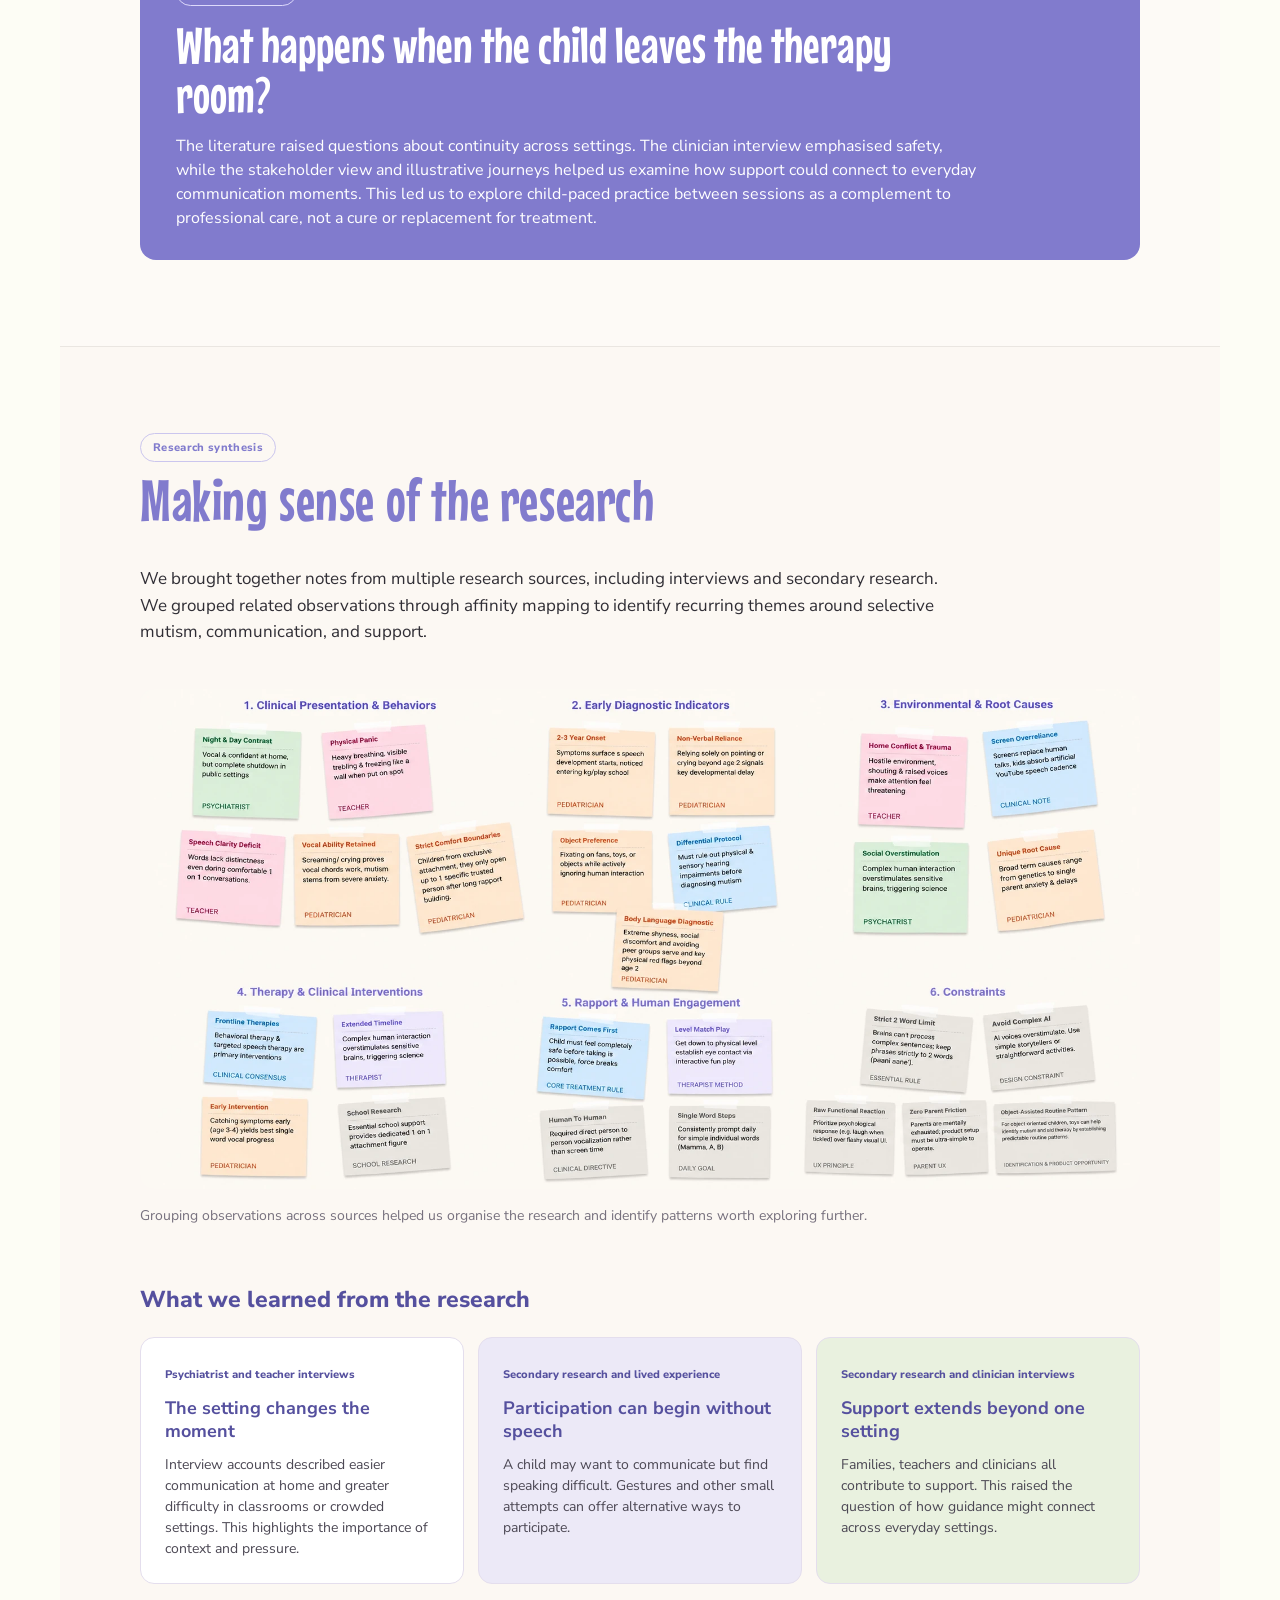
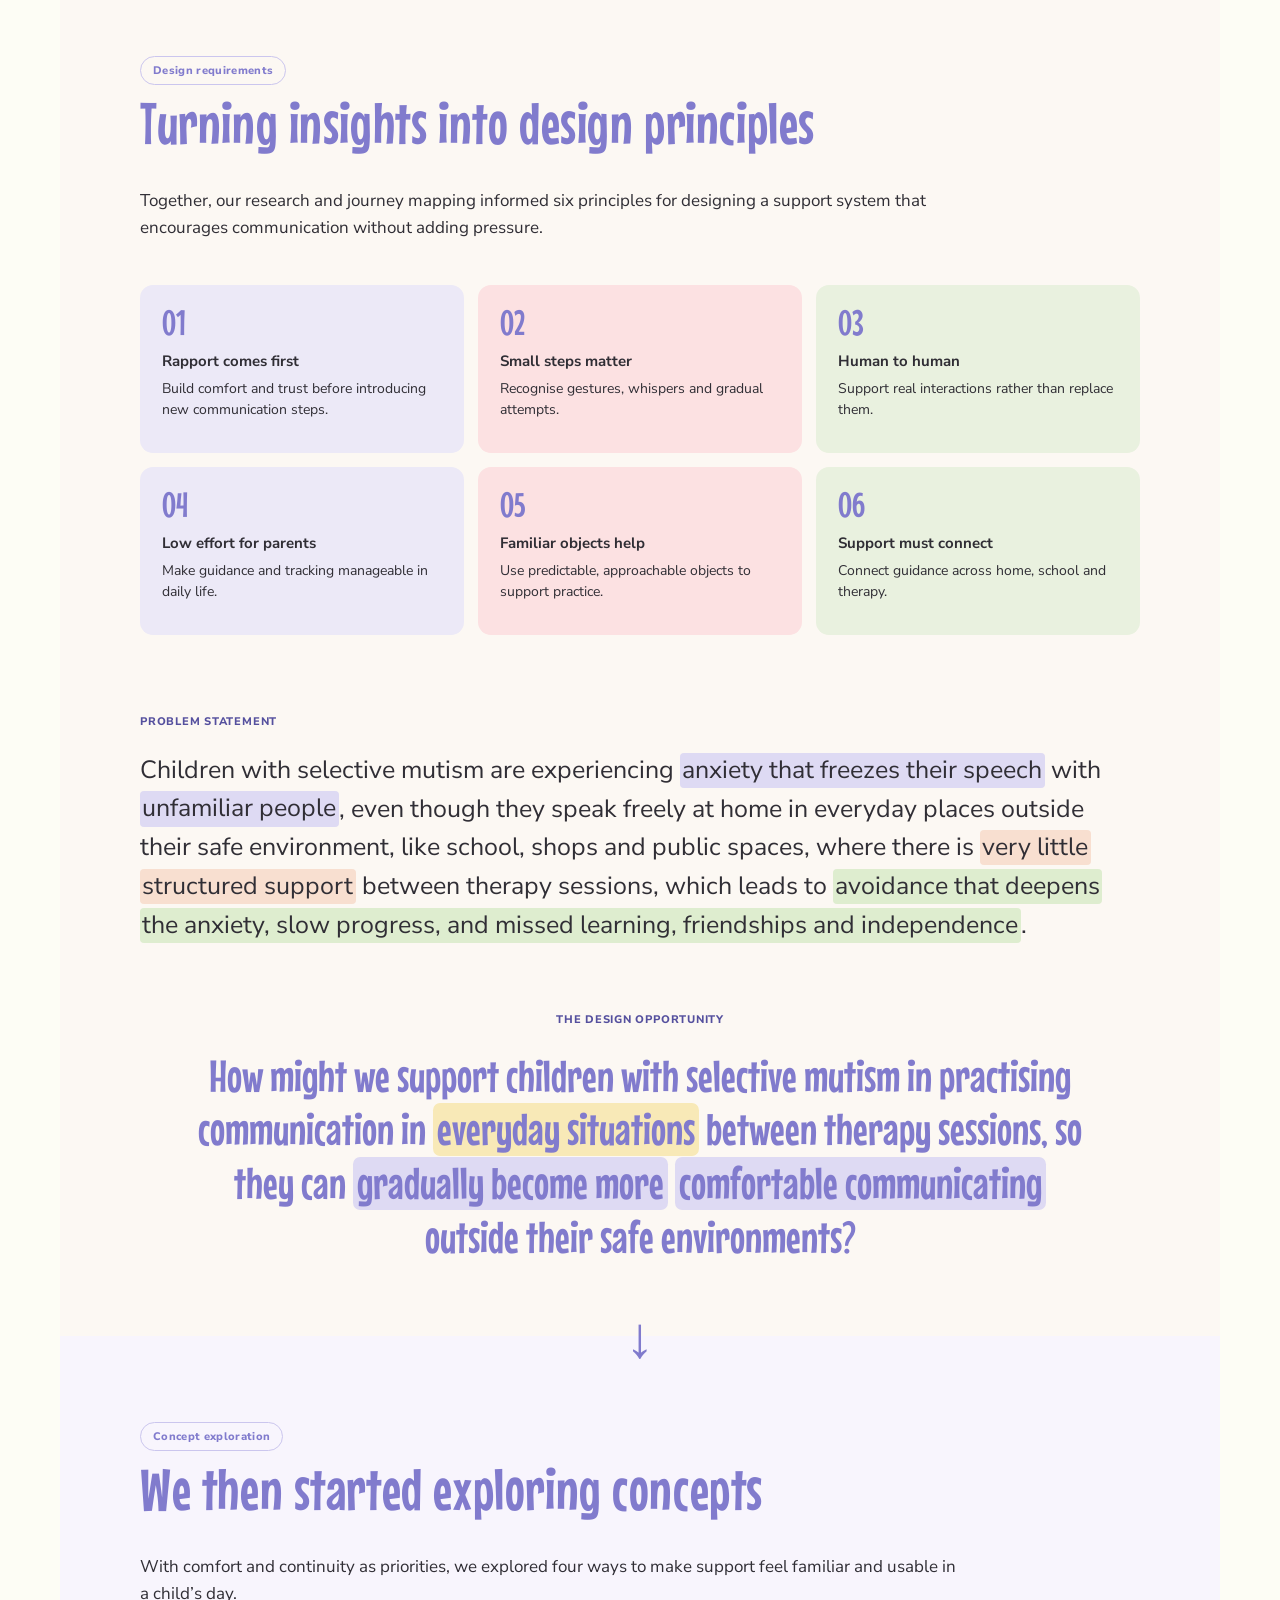
==== commit 5b6403c4: "Make index the portfolio homepage" ====
--- a/case-study.html
+++ b/case-study.html
@@ -8,18 +8,19 @@
     <link rel="preconnect" href="https://fonts.googleapis.com">
     <link rel="preconnect" href="https://fonts.gstatic.com" crossorigin>
     <link href="https://fonts.googleapis.com/css2?family=Molle:ital@1&amp;family=Nunito+Sans:wght@400;500;600;700;800&amp;display=swap" rel="stylesheet">
-    <link rel="stylesheet" href="styles.css">
-    <script src="script.js" defer></script>
+    <link rel="stylesheet" href="styles.css?v=20261123-2">
+    <script src="script.js?v=20261123-2" defer></script>
   </head>
   <body>
-    <header class="site-header">
-      <a class="brand" href="main.html" aria-label="Khushna Kazi, home">
+    <header class="site-header mobile-header">
+      <a class="brand" href="./" aria-label="Khushna Kazi, home">
         <img src="Assets/logo.png" alt="" width="920" height="1080">
       </a>
-      <nav class="site-nav" aria-label="Main navigation">
-        <a class="nav-link" href="main.html">Home</a>
+      <button class="mobile-menu-toggle" type="button" aria-controls="mobile-nav" aria-expanded="false" aria-label="Open menu"><span class="menu-lines" aria-hidden="true"></span></button>
+      <nav class="site-nav" id="mobile-nav" aria-label="Main navigation">
+        <a class="nav-link" href="./">Home</a>
         <a class="nav-link" href="projects.html">Projects</a>
-        <a class="nav-link" href="main.html#about">About Me</a>
+        <a class="nav-link" href="./#about">About Me</a>
         <a class="contact-button" href="https://mail.google.com/mail/?view=cm&amp;fs=1&amp;to=khushna.kazi%40gmail.com" target="_blank" rel="noopener noreferrer">Contact Me <img src="Assets/strawberry.png" alt="" width="268" height="387"></a>
       </nav>
     </header>
@@ -40,5 +41,8 @@
         </span>
       </div>
     </footer>
+    <!-- Cloudflare Web Analytics -->
+    <script type="module" src="https://static.cloudflareinsights.com/beacon.min.js" data-cf-beacon='{"token":"190547916235429abcf3196cf8d368f0"}'></script>
+    <!-- End Cloudflare Web Analytics -->
   </body>
 </html>
--- a/styles.css
+++ b/styles.css
@@ -17,7 +17,7 @@
 html { scroll-behavior: smooth; }
 body {
   margin: 0;
-  min-width: 940px;
+  min-width: 0;
   background: var(--cream);
   color: var(--ink);
   font-family: var(--body-font);
@@ -51,6 +51,10 @@
   border-bottom: 1px solid rgba(69, 98, 66, .09);
   background: var(--cream);
 }
+.page-home .site-header,
+.page-svaroots .site-header,
+.page-sm .site-header,
+.page-chakli .site-header { position: sticky; top: 0; z-index: 100; }
 .brand {
   display: inline-flex;
   width: 51px;
@@ -61,6 +65,7 @@
 }
 .brand img { display: block; width: 54px; max-width: none; height: 63px; object-fit: contain; }
 .site-nav { display: flex; align-items: center; gap: clamp(22px, 2.5vw, 40px); }
+.mobile-menu-toggle { display: none; }
 .nav-link {
   color: var(--muted);
   text-decoration: none;
@@ -88,6 +93,72 @@
 .contact-button:hover, .button:hover { transform: translateY(-3px); box-shadow: 0 7px 15px rgba(69, 98, 66, .15); }
 .contact-button img { display: block; width: 15px; height: 22px; object-fit: contain; }
 
+/* Case study chapters stay reachable while reading; the solution link remains visible. */
+.case-jump-nav {
+  --jump-accent: var(--green);
+  --jump-ink: var(--ink);
+  --jump-paper: var(--cream);
+  position: sticky;
+  z-index: 90;
+  top: 76px;
+  display: flex;
+  align-items: stretch;
+  width: 100%;
+  min-width: 0;
+  min-height: 62px;
+  padding: 0 18px;
+  border-top: 1px solid color-mix(in srgb, var(--jump-accent) 20%, transparent);
+  border-bottom: 1px solid color-mix(in srgb, var(--jump-accent) 24%, transparent);
+  background: var(--jump-paper);
+  color: var(--jump-ink);
+  box-shadow: 0 5px 15px rgba(35, 28, 23, .055);
+}
+.case-jump-links {
+  display: flex;
+  flex: 1 1 auto;
+  align-items: stretch;
+  gap: 0;
+  min-width: 0;
+  overflow-x: auto;
+  scrollbar-width: none;
+  -webkit-overflow-scrolling: touch;
+}
+.case-jump-links::-webkit-scrollbar { display: none; }
+.case-jump-nav a {
+  display: inline-flex;
+  flex: 0 0 auto;
+  align-items: center;
+  justify-content: center;
+  min-height: 61px;
+  padding: 0 20px;
+  border-bottom: 2px solid transparent;
+  color: var(--jump-ink);
+  font-size: 14px;
+  font-weight: 800;
+  line-height: 1.2;
+  text-decoration: none;
+  white-space: nowrap;
+}
+.case-jump-links a:not(:last-child) { border-right: 1px solid color-mix(in srgb, var(--jump-accent) 23%, transparent); }
+.case-jump-nav a:hover,
+.case-jump-nav a[aria-current="location"] { border-bottom-color: var(--jump-accent); background: color-mix(in srgb, var(--jump-accent) 7%, var(--jump-paper)); color: var(--jump-accent); }
+.case-jump-nav a:focus-visible { outline: 2px solid var(--jump-accent); outline-offset: -4px; }
+.case-jump-nav .case-jump-final {
+  flex: 0 0 auto;
+  gap: 6px;
+  margin-left: 18px;
+  padding-left: 20px;
+  border-left: 1px solid color-mix(in srgb, var(--jump-accent) 26%, transparent);
+  color: var(--jump-accent);
+}
+.case-jump-final span { font-size: 17px; line-height: 1; }
+.page-svaroots .case-jump-nav { --jump-accent: #aa2605; --jump-ink: #2d100c; --jump-paper: #f3f0e8; width: min(1240px, calc(100% - 80px)); margin: 0 auto; }
+.page-sm .case-jump-nav { --jump-accent: #55509e; --jump-ink: #302e35; --jump-paper: #fcf8f3; margin-top: 14px; }
+.page-chakli .case-jump-nav { --jump-accent: #b64b1c; --jump-ink: #292729; --jump-paper: #fdfdf5; width: min(1200px, calc(100% - 80px)); margin: 0 auto; }
+.page-svaroots :is(section, h2, h3)[id],
+.page-sm :is(section, h2, h3)[id],
+.page-chakli :is(section, h2, h3)[id] { scroll-margin-top: 154px; }
+
 .reveal-scope { position: relative; }
 .reveal-from-top, .reveal-from-left, .reveal-from-right { opacity: 0; will-change: transform, opacity; }
 .reveal-from-top { transform: translateY(-25px); }
@@ -100,12 +171,6 @@
   transform: translate(0, 0);
   transition: opacity .52s ease-out, transform .52s cubic-bezier(.2, .75, .25, 1);
 }
-.hero.is-visible .hero-intro { animation: hero-slide-in .42s cubic-bezier(.2, .75, .25, 1) .06s both; }
-.hero.is-visible .hero-art { animation: hero-slide-in .52s cubic-bezier(.2, .75, .25, 1) .2s both; }
-@keyframes hero-slide-in {
-  from { opacity: 0; transform: translateY(-34px); }
-  to { opacity: 1; transform: translateY(0); }
-}
 .about.is-visible .about-art { transition-delay: .13s; }
 .closing.is-visible .closing-content { transition-delay: .06s; }
 .star {
@@ -126,34 +191,67 @@
   to { opacity: .95; transform: translateY(0) rotate(0deg) scale(1); }
 }
 
-.hero {
-  min-height: max(700px, calc(100svh - 76px));
-  overflow: hidden;
-  padding: 80px 8% 55px;
-  text-align: center;
-}
-.hero-intro {
-  margin: 0 auto;
-  color: var(--muted);
-  font-size: clamp(18px, 1.2vw, 20px);
-  font-weight: 600;
-}
-.hero-intro span { color: var(--pink); }
-.hero-art {
-  display: block;
-  width: min(68vw, 920px);
-  margin: 110px auto 0;
-  height: auto;
-}
-.hero-star.star-1 { width: 47px; top: 70px; left: 18%; }
-.hero-star.star-2 { width: 43px; top: 80px; right: 19%; }
-.hero-star.star-3 { width: 31px; top: 185px; left: 49%; }
-.hero-star.star-4 { width: 38px; bottom: 80px; left: 30%; }
-.hero-star.star-5 { width: 41px; bottom: 10px; right: 20%; }
+/* Home hero */
+.hero { position: relative; display: grid; grid-template-columns: 1.13fr .87fr; align-items: center; width: min(100%, 1500px); min-height: 790px; margin: 0 auto; padding: 78px clamp(30px, 7vw, 105px); overflow: hidden; background: var(--green); color: #f8efdd; }
+.hero-copy { position: relative; z-index: 2; padding-bottom: 20px; }
+.hero h1 { margin: 0; font: italic clamp(64px, 6.2vw, 98px)/1.26 Molle, cursive; letter-spacing: -.025em; }
+.hero h1 span { display: block; white-space: nowrap; }
+.hero-visual { position: relative; width: min(100%, 650px); aspect-ratio: 1604 / 1503; justify-self: end; z-index: 2; }
+.frame-art { position: absolute; inset: 0; z-index: 1; display: block; width: 100%; height: 100%; pointer-events: none; }
+.frame-jam-front { z-index: 4; clip-path: polygon(8% 73%, 9% 69%, 12% 66%, 16% 65%, 19% 68%, 22% 72%, 23% 77%, 22% 81%, 19% 84%, 13% 84%, 9% 81%, 8% 76%); }
+.frame-icon-button { position: absolute; z-index: 5; top: 82.5%; width: 8%; height: 9%; padding: 0; border: 0; background: transparent; cursor: pointer; }
+.frame-icon-button:focus-visible { outline: 3px solid var(--pink); outline-offset: 2px; border-radius: 8px; }
+.frame-share-button { left: 19.3%; }
+.frame-heart-button { left: 50.1%; }
+.frame-delete-button { left: 80.7%; }
+.hero-meme-dialog { position: fixed; width: min(340px, calc(100vw - 36px)); max-height: calc(100dvh - 36px); margin: auto; padding: 12px; overflow: visible; border: 0; border-radius: 14px; background: #fffaf5; box-shadow: 0 18px 55px rgba(22, 31, 20, .28); }
+.hero-meme-dialog::backdrop { background: rgba(23, 39, 25, .55); }
+.hero-meme-dialog img { display: block; width: 100%; height: auto; max-height: calc(100dvh - 60px); object-fit: contain; border-radius: 7px; }
+.hero-meme-close { position: absolute; top: -15px; right: -15px; display: grid; width: 38px; height: 38px; place-items: center; padding: 0; border: 0; border-radius: 50%; background: #fffaf5; box-shadow: 0 3px 12px rgba(22, 31, 20, .2); color: var(--ink); font: 28px/1 Nunito Sans, sans-serif; cursor: pointer; }
+.hero-meme-close:focus-visible { outline: 3px solid var(--pink); outline-offset: 2px; }
+.frame-window { position: absolute; z-index: 2; left: 18.7%; top: 21.7%; width: 71.8%; height: 62%; overflow: hidden; background: #f9f7f3; }
+.yellow-star { position: absolute; left: 14%; top: 8%; width: 72%; height: auto; opacity: .42; }
+.character { position: absolute; left: 50%; bottom: -2%; display: block; width: auto; height: 100%; max-width: 95%; object-fit: contain; transform: translateX(-50%); opacity: 0; transition: opacity .2s ease; }
+.character.is-active { opacity: 1; }
+.reaction-tray { position: absolute; z-index: 3; top: 22%; right: 5%; display: flex; align-items: center; gap: 6px; padding: 6px 9px; border-radius: 999px; background: #fffdfb; box-shadow: 0 5px 12px #493c3c29; transform: rotate(-3deg); }
+.reaction-tray span { display: block; font-size: clamp(13px, 1.15vw, 18px); line-height: 1; }
+.role-message { position: absolute; z-index: 3; top: 6%; right: 5%; max-width: 50%; padding: 11px 16px; border-radius: 18px 18px 5px 18px; background: #fff9f8; box-shadow: 0 4px 10px #493c3c24; color: #3b3532; font-size: clamp(10px, .96vw, 14px); font-weight: 800; white-space: nowrap; transform: rotate(-2deg); }
+.role-message::after { content: ""; position: absolute; right: 0; bottom: -8px; width: 13px; height: 11px; background: #fff9f8; clip-path: polygon(0 0, 100% 0, 100% 100%); }
+.role-doodle { position: absolute; z-index: 4; left: 27%; bottom: 20%; width: clamp(50px, 5.4vw, 74px); height: auto; overflow: visible; transform: rotate(-13deg); pointer-events: none; opacity: 0; transition: opacity .18s ease; }
+.role-doodle.is-active { opacity: 1; }
+.role-doodle .ink { fill: none; stroke: #3b3532; stroke-linecap: round; stroke-linejoin: round; }
+.role-doodle .dot { fill: #3b3532; }
+.bunny-doodle { width: clamp(48px, 5vw, 69px); transform: rotate(9deg); }
+.sparkle-doodle { width: clamp(50px, 5.3vw, 72px); transform: rotate(-9deg); }
+.small-star { position: absolute; z-index: 1; opacity: 0; filter: none; width: clamp(25px, 3.8vw, 49px); height: auto; pointer-events: none; }
+.star-one { left: 8%; top: 18%; rotate: -11deg; }
+.star-two { left: 52%; top: 31%; width: 35px; rotate: 14deg; }
+.star-three { right: 7%; top: 17%; width: 34px; rotate: 12deg; }
+.star-four { left: 16%; bottom: 12%; width: 30px; rotate: -8deg; }
+.star-five { right: 6%; bottom: 13%; width: 75px; rotate: 9deg; }
+.star-six { left: calc(42% - 56px); top: 13%; width: 35px; rotate: -9deg; }
+@media (min-width: 1101px) {
+  .hero { grid-template-columns: minmax(0, 1fr) minmax(0, 1fr); }
+  .hero-visual { transform: translateX(24px); }
+}
+@media (max-width: 850px) {
+  .hero { grid-template-columns: 1fr; gap: 24px; padding: 70px 24px 42px; min-height: 0; }
+  .hero-copy { text-align: center; }
+  .hero h1 { font-size: clamp(49px, 10vw, 74px); }
+  .hero-visual { width: min(100%, 520px); justify-self: center; }
+  .reaction-tray { top: 25%; gap: 3px; padding: 5px 7px; }
+  .role-message { padding: 8px 11px; }
+  .star-two { left: 7%; top: 44%; }
+  .star-four { left: 8%; bottom: 9%; }
+  .star-five { right: 5%; bottom: 8%; width: 52px; }
+  .star-six { left: 52%; top: 6%; width: 22px; }
+  .role-doodle { left: 27%; bottom: 20%; width: 52px; }
+  .bunny-doodle { width: 49px; }
+}
 
 .featured-projects {
   min-height: 690px;
-  padding: 0 0 100px;
+  padding: 20px 0 60px;
   text-align: center;
 }
 .book-hint {
@@ -314,7 +412,13 @@
   transition: opacity .2s ease, transform .2s ease;
 }
 .book-turn:hover span, .book-turn:focus-visible span { opacity: 1; transform: scale(1.1); }
-.book-turn-prev { left: 0; }
+.book-turn-prev {
+  z-index: 8;
+  top: 0;
+  bottom: 0;
+  left: 0;
+  width: 24.5%;
+}
 .book-turn-next {
   top: 47%;
   right: 1.6%;
@@ -347,6 +451,8 @@
 .feature-star.star-2 { right: 9%; top: 82%; width: 44px; }
 .feature-star.star-3 { right: 7%; bottom: -8%; width: 39px; }
 .featured-projects.is-book-open .feature-star { opacity: 0 !important; visibility: hidden; animation: none !important; }
+.featured-mobile { display: none; }
+.mobile-projects-title { position: absolute; width: 1px; height: 1px; margin: 0; padding: 0; overflow: hidden; clip: rect(0, 0, 0, 0); white-space: nowrap; border: 0; }
 
 .about {
   display: grid;
@@ -442,6 +548,12 @@
 .project-card-link::before { position: absolute; z-index: 1; inset: 0; content: ""; }
 .project-card-link:hover { gap: 17px; }
 .project-card-link span { font-size: 23px; line-height: .7; }
+.project-card-text-cover { display: flex; flex-direction: column; justify-content: space-between; padding: clamp(20px, 2.5vw, 36px); background: #311b14; color: #ede6d8; }
+.project-card-text-cover span { max-width: 13ch; font-family: Georgia, serif; font-size: clamp(27px, 2.5vw, 41px); line-height: 1.05; }
+.project-card-text-cover small { font-size: 10px; font-weight: 700; letter-spacing: .13em; text-transform: uppercase; }
+.other-projects { max-width: 1220px; margin: 90px auto 0; padding-top: 34px; border-top: 1px solid rgba(69, 98, 66, .22); }
+.other-projects > h2 { margin: 0 0 34px; color: var(--pink); font-family: var(--display-font); font-size: clamp(32px, 3vw, 43px); font-style: italic; font-weight: 400; line-height: 1.2; }
+.other-projects .project-grid { grid-template-columns: minmax(0, 390px); margin: 0; }
 
 @media (max-width: 1000px) {
   .projects-main { padding: 72px clamp(32px, 7vw, 72px) 100px; }
@@ -450,6 +562,8 @@
   .project-card { display: grid; grid-template-columns: minmax(0, .9fr) minmax(0, 1.1fr); align-items: start; gap: 30px; padding-bottom: 34px; border-bottom: 1px solid rgba(69, 98, 66, .16); }
   .project-card-body { padding: 0; }
   .project-card h2 { font-size: clamp(22px, 2.8vw, 27px); }
+  .other-projects .project-card { display: block; }
+  .other-projects .project-card-body { padding-top: 20px; }
 }
 
 @media (max-width: 640px) {
@@ -464,6 +578,7 @@
   .project-card-body { padding: 20px 2px 0; }
   .project-card h2 { font-size: clamp(22px, 6vw, 27px); }
   .project-card-summary { margin-bottom: 24px; }
+  .other-projects { margin-top: 58px; }
   .page-projects .site-footer { flex-wrap: wrap; gap: 18px; padding: 24px; }
 }
 
@@ -474,8 +589,71 @@
 .study-preview { display: block; width: 100%; height: auto; border-radius: 15px; box-shadow: 0 12px 27px rgba(43, 48, 34, .1); }
 .study-status { color: var(--muted); font-size: 16px; }
 
+@media (max-width: 700px) {
+  body .site-header.mobile-header { position: sticky; top: 0; z-index: 100; height: 72px; min-height: 72px; flex-wrap: nowrap; justify-content: space-between; padding: 8px 20px; }
+  .case-jump-nav { top: 72px; min-height: 55px; padding: 0 10px; }
+  .case-jump-links { gap: 0; }
+  .case-jump-nav a { min-height: 54px; padding: 0 16px; font-size: 13px; }
+  .case-jump-nav .case-jump-final { margin-left: 10px; padding-left: 10px; }
+  .page-svaroots .case-jump-nav { width: calc(100% - 24px); }
+  .page-chakli .case-jump-nav { width: calc(100% - 16px); }
+  .page-svaroots :is(section, h2, h3)[id],
+  .page-sm :is(section, h2, h3)[id],
+  .page-chakli :is(section, h2, h3)[id] { scroll-margin-top: 143px; }
+  .mobile-menu-toggle { display: inline-grid; width: 44px; height: 44px; place-items: center; padding: 0; border: 0; background: transparent; color: var(--ink); cursor: pointer; }
+  .menu-lines, .menu-lines::before, .menu-lines::after { display: block; width: 25px; height: 2px; border-radius: 2px; background: currentColor; }
+  .menu-lines { position: relative; transition: background-color .18s ease; }
+  .menu-lines::before, .menu-lines::after { position: absolute; left: 0; content: ""; transition: transform .26s cubic-bezier(.2, .7, .2, 1); }
+  .menu-lines::before { top: -7px; }
+  .menu-lines::after { top: 7px; }
+  .mobile-menu-toggle[aria-expanded="true"] .menu-lines { background-color: transparent; }
+  .mobile-menu-toggle[aria-expanded="true"] .menu-lines::before { transform: translateY(7px) rotate(45deg); }
+  .mobile-menu-toggle[aria-expanded="true"] .menu-lines::after { transform: translateY(-7px) rotate(-45deg); }
+  body .site-header.mobile-header .site-nav { position: absolute; top: calc(100% - 1px); right: 12px; left: 12px; display: none; width: auto; flex-direction: column; flex-wrap: nowrap; align-items: stretch; gap: 0; padding: 10px; border: 1px solid rgba(69, 98, 66, .15); border-radius: 0 0 16px 16px; background: var(--cream); box-shadow: 0 14px 25px rgba(43, 48, 34, .13); }
+  body .site-header.mobile-header .site-nav.is-open { display: flex; }
+  .mobile-header .nav-link { padding: 13px 12px; font-size: 15px; }
+  .mobile-header .contact-button { min-height: 42px; margin: 5px 0 0; padding: 10px 14px; font-size: 13px; }
+  .site-footer { min-height: 0; flex-wrap: wrap; gap: 18px; padding: 24px; }
+  .featured-projects { min-height: 0; padding: 10px 20px 78px; }
+  .mobile-projects-title { position: static; width: auto; height: auto; margin: 0 auto 26px; overflow: visible; clip: auto; color: var(--pink); font-family: var(--display-font); font-size: clamp(33px, 9vw, 42px); font-style: italic; font-weight: 400; line-height: 1.2; white-space: normal; }
+  .book-hint, .book-stage, .feature-star { display: none !important; }
+  .featured-mobile { display: grid; gap: 42px; max-width: 520px; margin: 0 auto; text-align: left; }
+  .featured-mobile .project-card { display: block; padding-bottom: 40px; }
+  .featured-mobile .project-card-body { padding: 20px 2px 0; }
+  .featured-mobile .project-card h3 { margin: 0 0 15px; font-size: clamp(22px, 6vw, 27px); line-height: 1.28; font-weight: 800; }
+  .featured-mobile .project-card-summary { margin-bottom: 24px; }
+  .view-projects { margin-top: 30px; font-size: 21px; }
+  .about { min-height: 0; grid-template-columns: minmax(0, 1fr); padding: 42px 24px 56px; }
+  .about-copy { max-width: 580px; padding-top: 0; }
+  .about-copy h2 { font-size: 43px; text-align: center; }
+  .about-copy p { font-size: 15px; line-height: 1.65; }
+  .about-art { width: min(calc(100% + 80px), 680px); max-width: none; justify-self: center; margin: 22px 0 0; }
+  .about-star { display: none; }
+  #about { scroll-margin-top: 82px; }
+  .closing { min-height: 0; padding: 65px 24px 80px; }
+  .closing h2 { font-size: clamp(30px, 8vw, 40px); }
+  .closing h2 span + span { margin-left: 0; }
+  .closing-actions { flex-wrap: wrap; gap: 12px; }
+  .closing .button { width: auto; min-width: 0; min-height: 49px; padding: 11px 17px; border-radius: 12px; font-size: 14px; gap: 9px; }
+  .closing .button-primary img { width: 28px; height: 21px; }
+  .closing-star.star-1 { display: none; }
+  .closing-star.star-2 { display: none; }
+  .closing-star.star-3 { right: 8%; bottom: 8%; left: auto; width: 23px; }
+  .closing-berry { right: 0; top: -60px; width: 33px; height: 49px; }
+  .closing-content { width: 100%; min-width: 0; }
+  .closing h2 { width: 100%; text-align: center; }
+  .study-main { padding: 45px 24px 80px; }
+  .study-title { margin: 35px 0 25px; font-size: clamp(36px, 10vw, 52px); }
+}
+
+@media (max-width: 380px) {
+  .closing h2 { font-size: 27px; }
+  .closing h2 span + span { margin-left: 0; }
+}
+
 @media (prefers-reduced-motion: reduce) {
   html { scroll-behavior: auto; }
   *, *::before, *::after { animation-duration: .01ms !important; transition-duration: .01ms !important; }
+  .hero .small-star { opacity: .95 !important; }
   .reveal-from-top, .reveal-from-left, .reveal-from-right, .star { opacity: 1 !important; transform: none !important; }
 }
